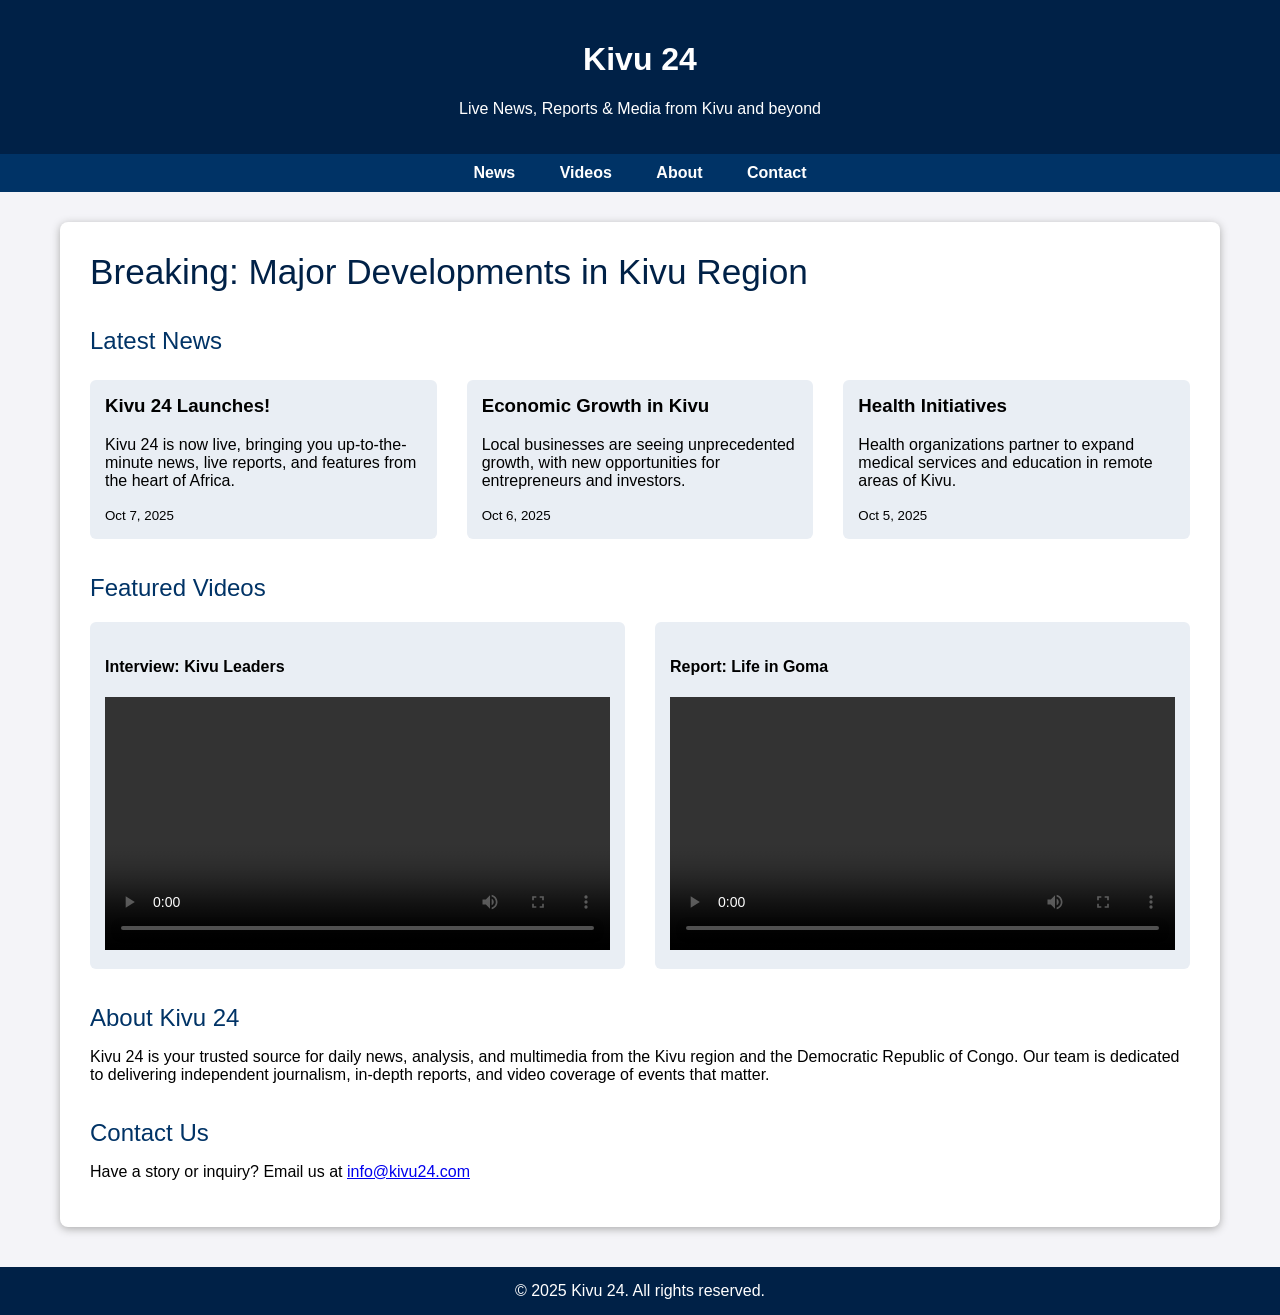
==== index.html @ 4e1275cb "Create index.html" ====
<!DOCTYPE html>
<html lang="en">
<head>
  <meta charset="UTF-8">
  <meta name="viewport" content="width=device-width, initial-scale=1.0">
  <title>Kivu 24 - News & Media</title>
  <style>
    body { font-family: 'Segoe UI', Arial, sans-serif; background: #f4f4f8; margin: 0; }
    header { background: #002147; color: #fff; padding: 20px 0; text-align: center; }
    nav { background: #003366; color: #fff; padding: 10px 0; text-align: center; }
    nav a { color: #fff; margin: 0 20px; text-decoration: none; font-weight: bold; }
    .container { max-width: 1100px; margin: 30px auto; background: #fff; border-radius: 8px; box-shadow: 0 2px 8px #aaa; padding: 30px; }
    .headline { font-size: 2.2em; margin-bottom: 10px; color: #002147; }
    .section-title { color: #003366; margin-top: 35px; font-size: 1.5em; }
    .news-list { display: grid; grid-template-columns: 1fr 1fr 1fr; gap: 30px; margin: 25px 0; }
    .news-item { background: #e9eef4; padding: 15px; border-radius: 6px; }
    .news-item h3 { margin-top: 0; }
    .video-list { display: flex; gap: 30px; margin: 20px 0; }
    .video-item { flex: 1; background: #e9eef4; padding: 15px; border-radius: 6px; }
    footer { background: #002147; color: #fff; text-align: center; padding: 15px 0; margin-top: 40px; }
    @media (max-width: 900px) {
      .news-list { grid-template-columns: 1fr 1fr; }
      .video-list { flex-direction: column; }
    }
    @media (max-width: 600px) {
      .news-list { grid-template-columns: 1fr; }
    }
  </style>
</head>
<body>
  <header>
    <h1>Kivu 24</h1>
    <p>Live News, Reports & Media from Kivu and beyond</p>
  </header>
  <nav>
    <a href="#news">News</a>
    <a href="#videos">Videos</a>
    <a href="#about">About</a>
    <a href="#contact">Contact</a>
  </nav>
  <div class="container">
    <div class="headline">Breaking: Major Developments in Kivu Region</div>
    <section id="news">
      <div class="section-title">Latest News</div>
      <div class="news-list">
        <div class="news-item">
          <h3>Kivu 24 Launches!</h3>
          <p>Kivu 24 is now live, bringing you up-to-the-minute news, live reports, and features from the heart of Africa.</p>
          <small>Oct 7, 2025</small>
        </div>
        <div class="news-item">
          <h3>Economic Growth in Kivu</h3>
          <p>Local businesses are seeing unprecedented growth, with new opportunities for entrepreneurs and investors.</p>
          <small>Oct 6, 2025</small>
        </div>
        <div class="news-item">
          <h3>Health Initiatives</h3>
          <p>Health organizations partner to expand medical services and education in remote areas of Kivu.</p>
          <small>Oct 5, 2025</small>
        </div>
      </div>
    </section>
    <section id="videos">
      <div class="section-title">Featured Videos</div>
      <div class="video-list">
        <div class="video-item">
          <h4>Interview: Kivu Leaders</h4>
          <video width="100%" controls>
            <source src="sample-interview.mp4" type="video/mp4">
            Your browser does not support the video tag.
          </video>
        </div>
        <div class="video-item">
          <h4>Report: Life in Goma</h4>
          <video width="100%" controls>
            <source src="sample-report.mp4" type="video/mp4">
            Your browser does not support the video tag.
          </video>
        </div>
      </div>
    </section>
    <section id="about">
      <div class="section-title">About Kivu 24</div>
      <p>Kivu 24 is your trusted source for daily news, analysis, and multimedia from the Kivu region and the Democratic Republic of Congo. Our team is dedicated to delivering independent journalism, in-depth reports, and video coverage of events that matter.</p>
    </section>
    <section id="contact">
      <div class="section-title">Contact Us</div>
      <p>
        Have a story or inquiry? Email us at <a href="mailto:info@kivu24.com">info@kivu24.com</a>
      </p>
    </section>
  </div>
  <footer>
    &copy; 2025 Kivu 24. All rights reserved.
  </footer>
</body>
</html>
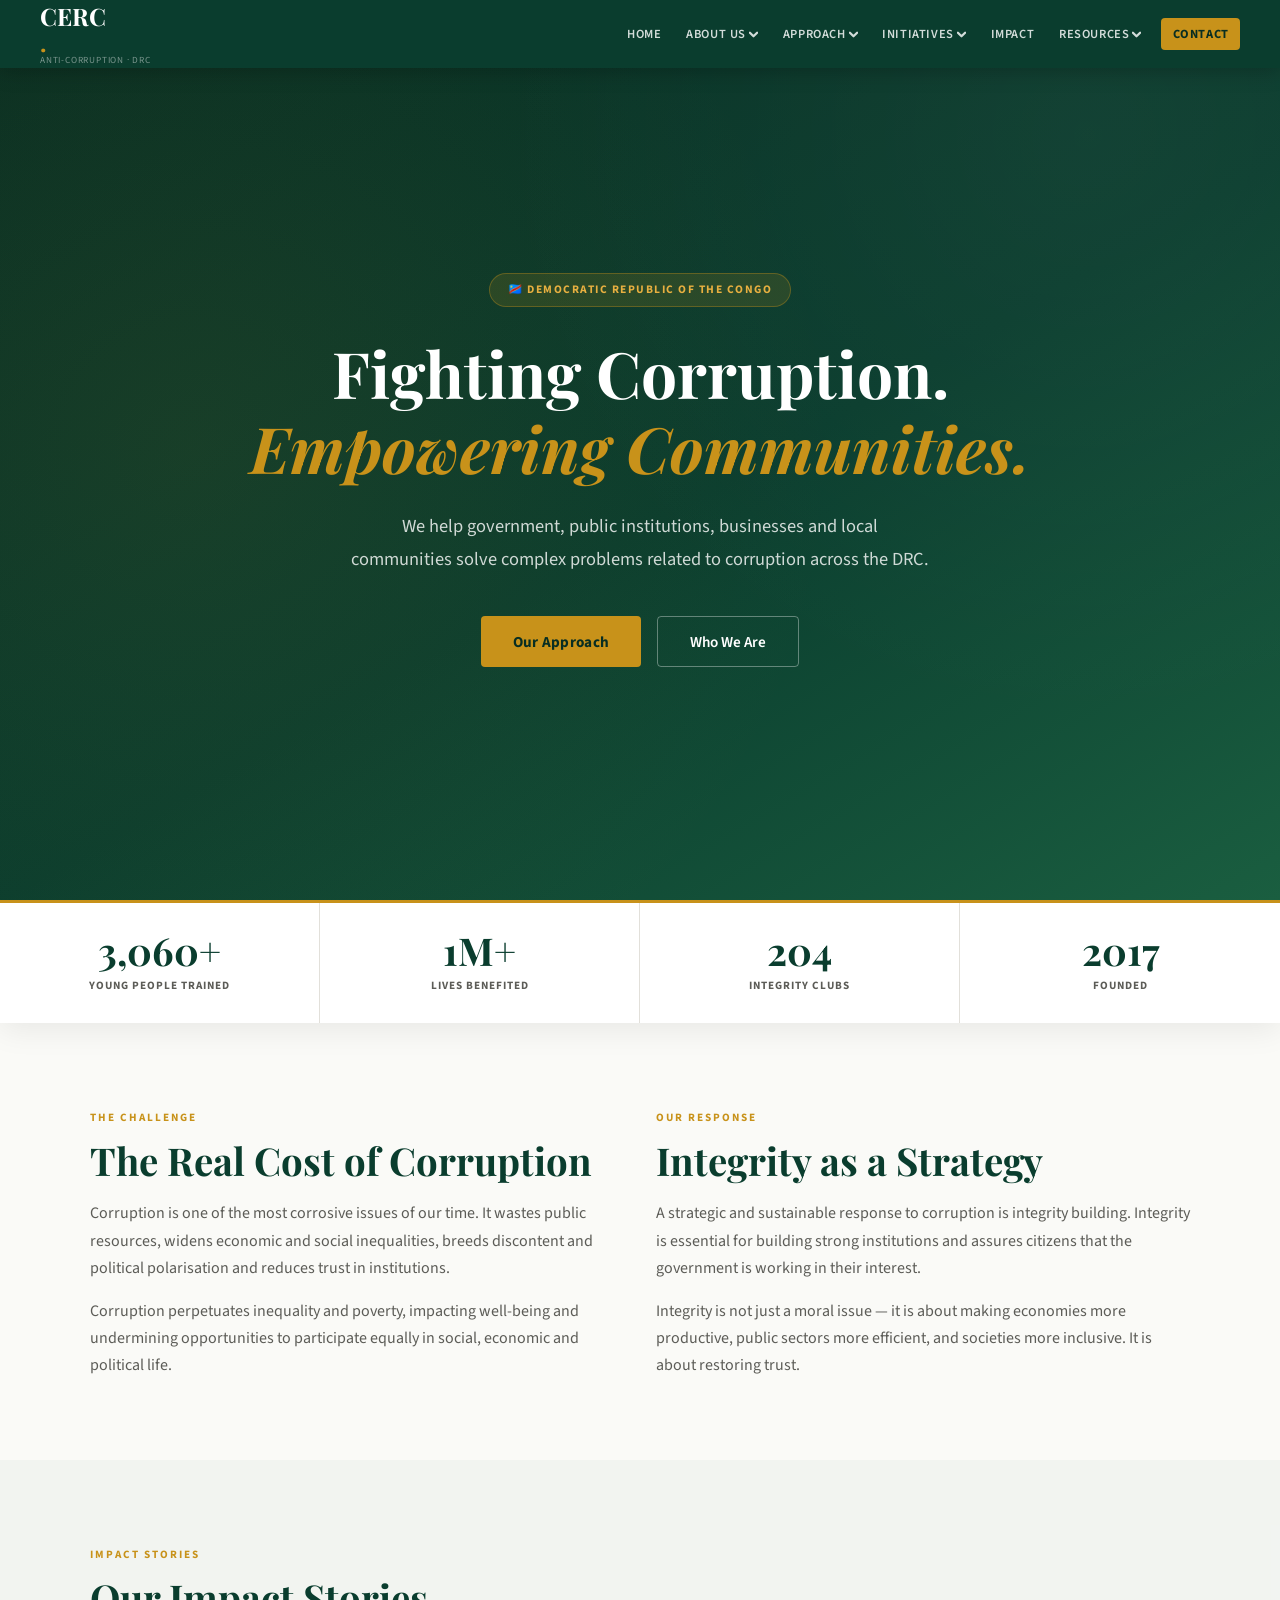
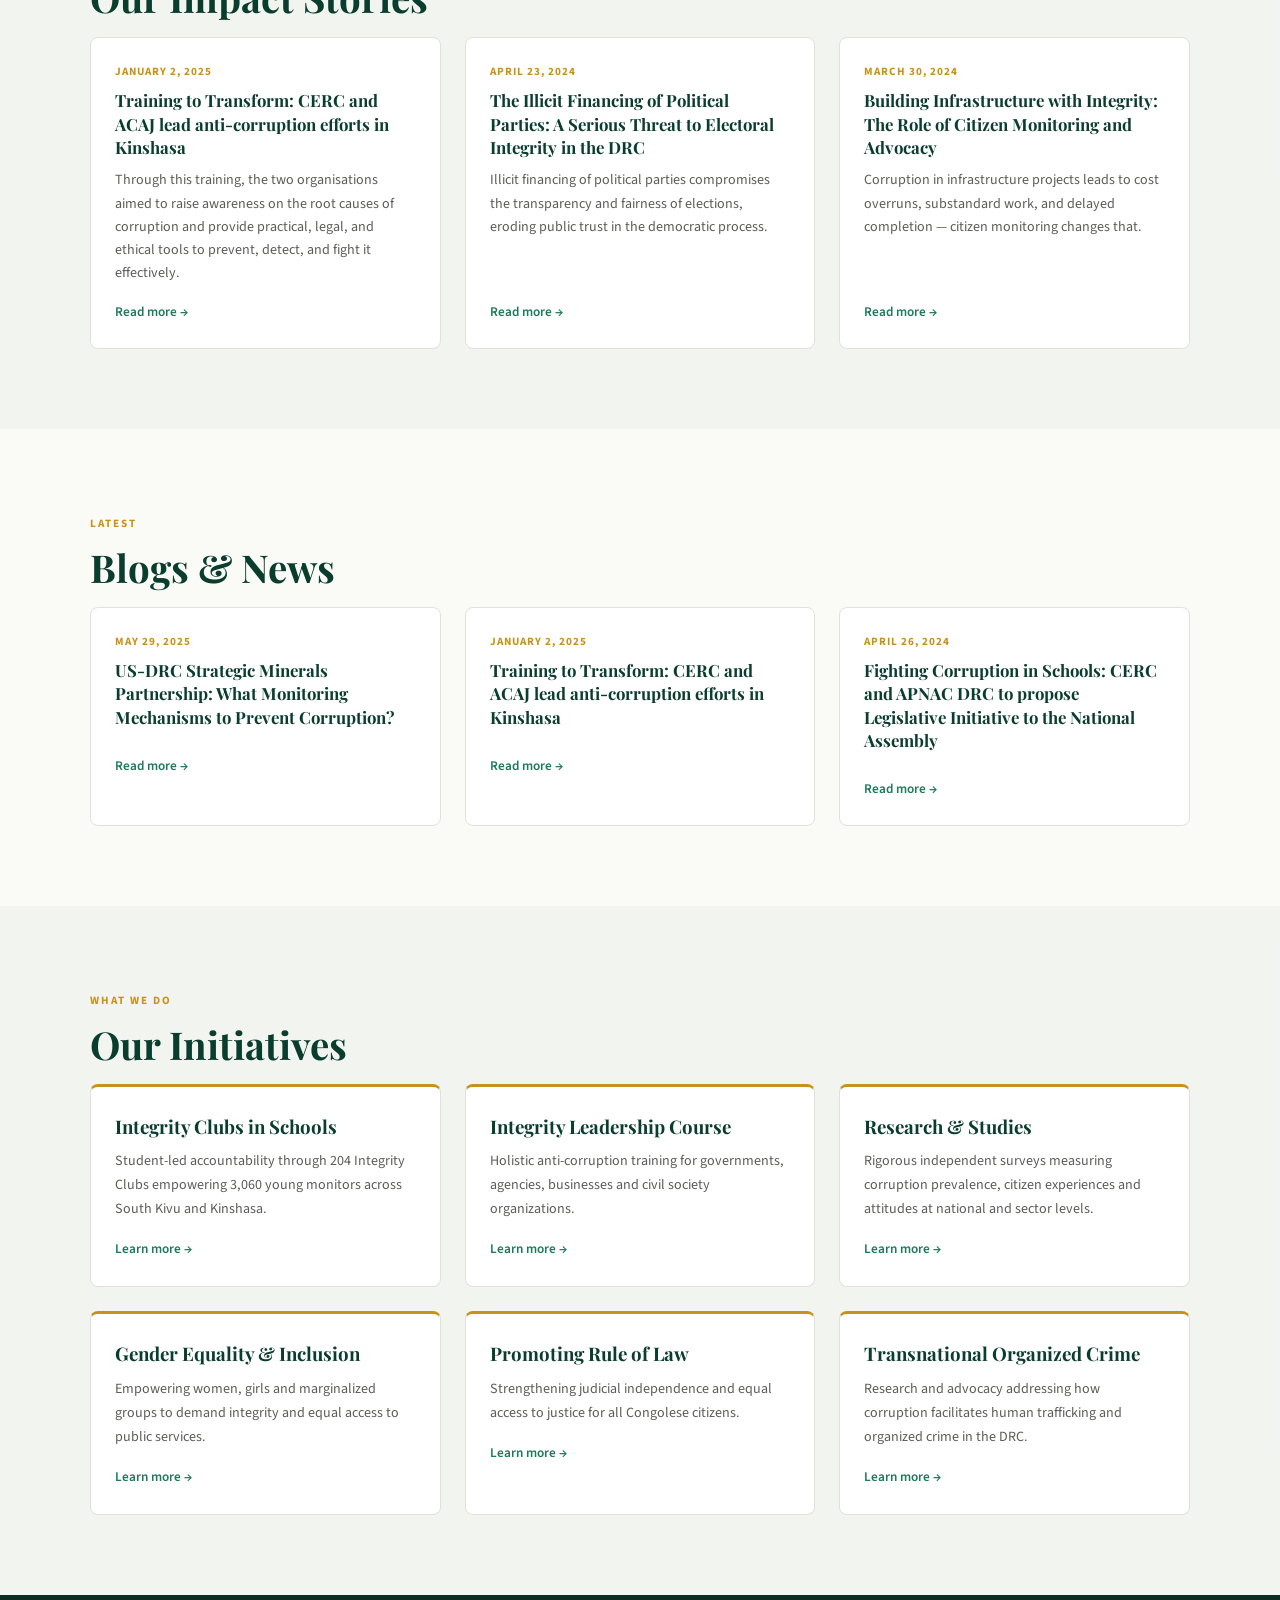
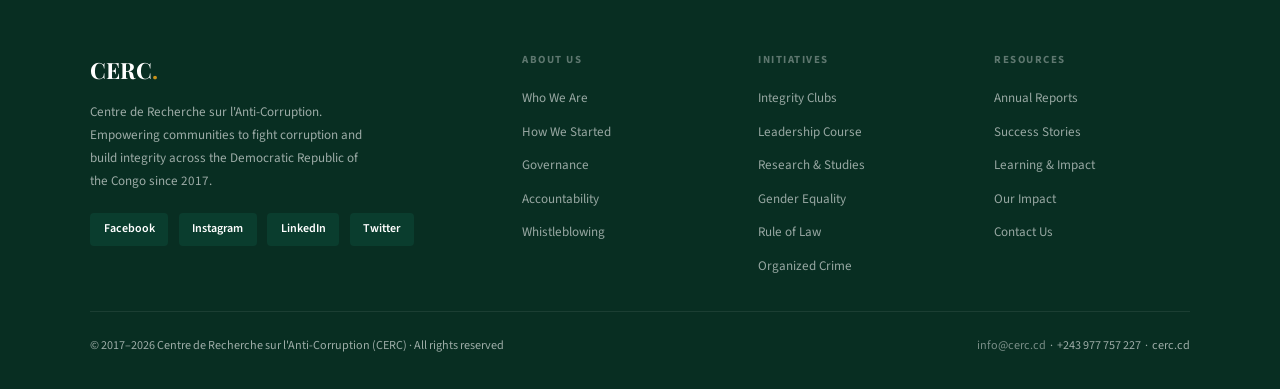
==== commit eadf884f: "Rename cerc_website.html to index.html" ====
--- a/index.html
+++ b/index.html
@@ -1,97 +1,1499 @@
 <!DOCTYPE html>
 <html lang="en">
 <head>
-  <meta charset="UTF-8">
-  <meta name="viewport" content="width=device-width, initial-scale=1.0">
-  <title>Kivu 24 - News & Media</title>
-  <style>
-    body { font-family: 'Segoe UI', Arial, sans-serif; background: #f4f4f8; margin: 0; }
-    header { background: #002147; color: #fff; padding: 20px 0; text-align: center; }
-    nav { background: #003366; color: #fff; padding: 10px 0; text-align: center; }
-    nav a { color: #fff; margin: 0 20px; text-decoration: none; font-weight: bold; }
-    .container { max-width: 1100px; margin: 30px auto; background: #fff; border-radius: 8px; box-shadow: 0 2px 8px #aaa; padding: 30px; }
-    .headline { font-size: 2.2em; margin-bottom: 10px; color: #002147; }
-    .section-title { color: #003366; margin-top: 35px; font-size: 1.5em; }
-    .news-list { display: grid; grid-template-columns: 1fr 1fr 1fr; gap: 30px; margin: 25px 0; }
-    .news-item { background: #e9eef4; padding: 15px; border-radius: 6px; }
-    .news-item h3 { margin-top: 0; }
-    .video-list { display: flex; gap: 30px; margin: 20px 0; }
-    .video-item { flex: 1; background: #e9eef4; padding: 15px; border-radius: 6px; }
-    footer { background: #002147; color: #fff; text-align: center; padding: 15px 0; margin-top: 40px; }
-    @media (max-width: 900px) {
-      .news-list { grid-template-columns: 1fr 1fr; }
-      .video-list { flex-direction: column; }
-    }
-    @media (max-width: 600px) {
-      .news-list { grid-template-columns: 1fr; }
-    }
-  </style>
+<meta charset="UTF-8">
+<meta name="viewport" content="width=device-width, initial-scale=1.0">
+<meta name="description" content="Centre de Recherche sur l'Anti-Corruption — Empowering communities to fight corruption and build integrity across the Democratic Republic of the Congo.">
+<title>CERC – Centre de Recherche sur l'Anti-Corruption | DRC</title>
+<link rel="preconnect" href="https://fonts.googleapis.com">
+<link href="https://fonts.googleapis.com/css2?family=Playfair+Display:ital,wght@0,400;0,600;0,700;1,400&family=Source+Sans+3:wght@300;400;600;700&display=swap" rel="stylesheet">
+<style>
+*,*::before,*::after{box-sizing:border-box;margin:0;padding:0}
+html{scroll-behavior:smooth}
+body{font-family:'Source Sans 3',sans-serif;background:#FAFAF7;color:#1A1A18;line-height:1.7}
+a{color:inherit;text-decoration:none}
+ul{list-style:none}
+button{cursor:pointer;font-family:inherit}
+:root{
+  --g1:#082E22;--g2:#0A3D2E;--g3:#145C45;--g4:#1D7A5A;
+  --gold:#C8921A;--gold2:#E8B040;
+  --cream:#FAFAF7;--white:#fff;
+  --text:#1A1A18;--muted:#5C5C57;--border:#E2E0DA;
+  --radius:8px;
+}
+
+/* NAV */
+#nav{
+  position:fixed;top:0;left:0;right:0;z-index:1000;
+  background:var(--g2);height:68px;
+  display:flex;align-items:center;justify-content:space-between;
+  padding:0 clamp(1rem,4vw,2.5rem);
+  box-shadow:0 2px 20px rgba(0,0,0,.25);
+}
+.nav-logo{font-family:'Playfair Display',serif;font-size:1.5rem;font-weight:700;color:#fff;cursor:pointer;display:flex;flex-direction:column;line-height:1.1}
+.nav-logo span{color:var(--gold)}
+.nav-logo small{font-family:'Source Sans 3',sans-serif;font-size:.58rem;color:rgba(255,255,255,.45);font-weight:400;letter-spacing:.8px;text-transform:uppercase}
+.nav-menu{display:flex;align-items:center;gap:.15rem}
+.nav-item{position:relative}
+.nav-link{
+  display:flex;align-items:center;gap:3px;
+  color:rgba(255,255,255,.82);font-size:.78rem;font-weight:600;
+  letter-spacing:.6px;text-transform:uppercase;
+  padding:.45rem .7rem;border-radius:4px;
+  background:none;border:none;white-space:nowrap;
+  transition:color .2s,background .2s;
+}
+.nav-link:hover,.nav-link.active{color:var(--gold);background:rgba(255,255,255,.06)}
+.nav-link svg{width:9px;height:9px;stroke:currentColor;fill:none;stroke-width:2.5;flex-shrink:0;transition:transform .2s}
+.nav-item:hover .nav-link svg{transform:rotate(180deg)}
+.dropdown{
+  display:none;position:absolute;top:calc(100% + 6px);left:0;
+  background:var(--g1);border:1px solid rgba(255,255,255,.1);
+  border-radius:6px;min-width:230px;padding:.4rem 0;
+  box-shadow:0 10px 40px rgba(0,0,0,.35);z-index:100;
+}
+.nav-item:hover .dropdown{display:block}
+.dropdown a{
+  display:block;padding:.6rem 1.1rem;font-size:.82rem;
+  color:rgba(255,255,255,.75);transition:color .15s,background .15s;cursor:pointer;
+}
+.dropdown a:hover{color:var(--gold2);background:rgba(255,255,255,.06)}
+.nav-cta{background:var(--gold)!important;color:var(--g1)!important;font-weight:700!important;margin-left:.4rem;border-radius:4px!important}
+.nav-cta:hover{background:var(--gold2)!important;color:var(--g1)!important}
+.hamburger{display:none;flex-direction:column;gap:5px;background:none;border:none;padding:.3rem}
+.hamburger span{display:block;width:22px;height:2px;background:#fff;border-radius:1px;transition:all .3s}
+.mobile-menu{
+  display:none;position:fixed;top:68px;left:0;right:0;bottom:0;
+  background:var(--g1);overflow-y:auto;z-index:999;padding:1rem 1.5rem 3rem;
+}
+.mobile-menu.open{display:block}
+.m-item{border-bottom:1px solid rgba(255,255,255,.08)}
+.m-link{display:block;padding:.85rem 0;color:rgba(255,255,255,.85);font-size:.88rem;font-weight:700;letter-spacing:.5px;text-transform:uppercase;cursor:pointer}
+.m-sub{padding:.2rem 0 .8rem 1rem}
+.m-sub a{display:block;padding:.4rem 0;color:rgba(255,255,255,.58);font-size:.83rem;cursor:pointer}
+
+/* PAGES */
+.page{display:none}
+.page.active{display:block}
+
+/* HERO */
+.hero{
+  min-height:100vh;
+  background:linear-gradient(150deg,var(--g1) 0%,var(--g2) 55%,#1A5E40 100%);
+  display:flex;flex-direction:column;align-items:center;justify-content:center;
+  text-align:center;padding:100px clamp(1rem,5vw,4rem) 60px;
+  position:relative;overflow:hidden;
+}
+.hero::before{
+  content:'';position:absolute;inset:0;
+  background:radial-gradient(circle at 15% 50%,rgba(200,146,26,.08) 0%,transparent 55%),
+    radial-gradient(circle at 85% 15%,rgba(255,255,255,.04) 0%,transparent 45%);
+  pointer-events:none;
+}
+.hero-badge{
+  display:inline-flex;align-items:center;gap:.5rem;
+  background:rgba(200,146,26,.15);border:1px solid rgba(200,146,26,.35);
+  color:var(--gold2);padding:.4rem 1.1rem;border-radius:50px;
+  font-size:.72rem;font-weight:700;letter-spacing:1.5px;text-transform:uppercase;
+  margin-bottom:1.75rem;position:relative;
+}
+.hero h1{
+  font-family:'Playfair Display',serif;
+  font-size:clamp(2.2rem,5.5vw,4rem);color:#fff;
+  font-weight:700;line-height:1.18;margin-bottom:1.5rem;
+  max-width:800px;position:relative;
+}
+.hero h1 em{color:var(--gold);font-style:italic}
+.hero p{
+  font-size:clamp(1rem,1.8vw,1.15rem);color:rgba(255,255,255,.8);
+  max-width:580px;margin:0 auto 2.5rem;line-height:1.8;position:relative;
+}
+.hero-actions{display:flex;gap:1rem;flex-wrap:wrap;justify-content:center;position:relative}
+.btn-gold{background:var(--gold);color:var(--g1);padding:.85rem 2rem;border-radius:4px;font-weight:700;font-size:.95rem;border:none;letter-spacing:.3px;transition:background .2s,transform .15s;cursor:pointer}
+.btn-gold:hover{background:var(--gold2);transform:translateY(-1px)}
+.btn-outline-w{background:transparent;color:#fff;border:1.5px solid rgba(255,255,255,.35);padding:.85rem 2rem;border-radius:4px;font-weight:600;font-size:.95rem;transition:border-color .2s,background .2s;cursor:pointer}
+.btn-outline-w:hover{border-color:#fff;background:rgba(255,255,255,.07)}
+
+/* STATS BAR */
+.stats-bar{display:grid;grid-template-columns:repeat(4,1fr);background:#fff;border-top:3px solid var(--gold);box-shadow:0 6px 30px rgba(0,0,0,.08)}
+.stat-box{padding:1.75rem 1rem;text-align:center;border-right:1px solid var(--border)}
+.stat-box:last-child{border-right:none}
+.stat-num{font-family:'Playfair Display',serif;font-size:2.4rem;font-weight:700;color:var(--g2);line-height:1}
+.stat-lbl{font-size:.7rem;color:var(--muted);font-weight:700;letter-spacing:1px;text-transform:uppercase;margin-top:.4rem}
+
+/* LAYOUT */
+.wrap{max-width:1100px;margin:0 auto;padding:0 clamp(1rem,4vw,2.5rem)}
+.section{padding:5rem 0}
+.section-alt{background:rgba(10,61,46,.03)}
+.section-tag{display:inline-block;color:var(--gold);font-size:.7rem;font-weight:700;letter-spacing:2px;text-transform:uppercase;margin-bottom:.6rem}
+.section-title{font-family:'Playfair Display',serif;font-size:clamp(1.7rem,3vw,2.5rem);color:var(--g2);font-weight:700;line-height:1.25;margin-bottom:1rem}
+.section-lead{color:var(--muted);font-size:1.05rem;max-width:620px}
+
+/* PAGE HERO */
+.page-hero{background:linear-gradient(135deg,var(--g1) 0%,var(--g2) 100%);padding:8rem clamp(1rem,4vw,2.5rem) 4rem}
+.page-hero .section-tag{color:var(--gold2)}
+.page-hero h1{font-family:'Playfair Display',serif;font-size:clamp(1.9rem,4vw,3rem);color:#fff;font-weight:700;line-height:1.2;max-width:720px;margin:.4rem 0 1rem}
+.page-hero p{font-size:1rem;color:rgba(255,255,255,.78);max-width:620px;line-height:1.8}
+
+/* PROGRAM HERO */
+.prog-hero{background:linear-gradient(135deg,var(--g1),var(--g3));padding:7.5rem clamp(1rem,4vw,2.5rem) 4rem;color:#fff}
+.prog-hero .section-tag{color:var(--gold2)}
+.prog-hero h1{font-family:'Playfair Display',serif;font-size:clamp(1.9rem,3.5vw,2.8rem);font-weight:700;line-height:1.25;max-width:700px;margin:.5rem 0 1rem}
+.prog-hero p{font-size:1rem;color:rgba(255,255,255,.8);max-width:640px;line-height:1.8}
+
+/* CARDS */
+.card{background:#fff;border:1px solid var(--border);border-radius:var(--radius);padding:1.5rem}
+.card-hover{transition:box-shadow .2s,transform .2s}
+.card-hover:hover{box-shadow:0 8px 32px rgba(0,0,0,.09);transform:translateY(-3px)}
+.grid-3{display:grid;grid-template-columns:repeat(auto-fit,minmax(280px,1fr));gap:1.5rem}
+.grid-2{display:grid;grid-template-columns:repeat(auto-fit,minmax(300px,1fr));gap:2rem}
+.grid-4{display:grid;grid-template-columns:repeat(auto-fit,minmax(200px,1fr));gap:1.25rem}
+
+/* NEWS CARD */
+.news-card{display:flex;flex-direction:column}
+.news-date{font-size:.7rem;color:var(--gold);font-weight:700;letter-spacing:1px;text-transform:uppercase;margin-bottom:.5rem}
+.news-card h3{font-family:'Playfair Display',serif;font-size:1.05rem;color:var(--g2);line-height:1.4;margin-bottom:.6rem}
+.news-card p{font-size:.88rem;color:var(--muted);flex:1;line-height:1.65}
+.read-link{display:inline-block;margin-top:1rem;color:var(--g4);font-weight:600;font-size:.83rem;transition:color .2s;cursor:pointer}
+.read-link:hover{color:var(--gold)}
+
+/* PULL QUOTE */
+.pull-quote{border-left:4px solid var(--gold);padding:1rem 1.5rem;margin:2rem 0;background:rgba(200,146,26,.05);border-radius:0 6px 6px 0}
+.pull-quote p{font-family:'Playfair Display',serif;font-size:1.1rem;font-style:italic;color:var(--g2);line-height:1.65}
+
+/* GREEN / LIGHT BOX */
+.green-box{background:var(--g2);color:#fff;border-radius:var(--radius);padding:2rem}
+.green-box h3{font-family:'Playfair Display',serif;color:var(--gold2);font-size:1.2rem;margin-bottom:1rem}
+.green-box ul{display:flex;flex-direction:column;gap:.75rem}
+.green-box ul li{font-size:.92rem;color:rgba(255,255,255,.88);line-height:1.65;display:flex;gap:.75rem}
+.green-box ul li::before{content:'◆';color:var(--gold);font-size:.6rem;margin-top:.45rem;flex-shrink:0}
+.light-box{background:rgba(10,61,46,.05);border:1px solid rgba(10,61,46,.1);border-radius:var(--radius);padding:2rem}
+.light-box h3{font-family:'Playfair Display',serif;color:var(--g2);font-size:1.2rem;margin-bottom:1rem}
+.light-box ul{display:flex;flex-direction:column;gap:.75rem}
+.light-box ul li{font-size:.92rem;color:var(--muted);line-height:1.65;display:flex;gap:.75rem}
+.light-box ul li::before{content:'◆';color:var(--gold);font-size:.6rem;margin-top:.45rem;flex-shrink:0}
+
+/* VALUE CARD */
+.value-card{background:#fff;border:1px solid var(--border);border-left:4px solid var(--gold);border-radius:0 var(--radius) var(--radius) 0;padding:1.5rem}
+.value-card h3{font-family:'Playfair Display',serif;color:var(--g2);font-size:1.05rem;margin-bottom:.5rem}
+.value-card p{font-size:.88rem;color:var(--muted);line-height:1.65}
+
+/* PILLAR */
+.pillar{background:var(--g2);border-radius:var(--radius);padding:2rem;position:relative;overflow:hidden}
+.pillar::before{content:attr(data-n);position:absolute;right:-8px;top:-8px;font-family:'Playfair Display',serif;font-size:5.5rem;font-weight:700;color:rgba(255,255,255,.05);line-height:1;pointer-events:none}
+.pillar h3{font-family:'Playfair Display',serif;color:var(--gold2);font-size:1.1rem;margin-bottom:.75rem}
+.pillar p{font-size:.88rem;color:rgba(255,255,255,.82);line-height:1.7}
+
+/* IMPACT NUM */
+.impact-num{background:var(--g2);color:#fff;border-radius:var(--radius);padding:1.5rem;text-align:center}
+.impact-num .num{font-family:'Playfair Display',serif;font-size:2.2rem;font-weight:700;color:var(--gold2);line-height:1}
+.impact-num .lbl{font-size:.72rem;color:rgba(255,255,255,.68);margin-top:.4rem;line-height:1.5}
+
+/* GOVERNANCE */
+.gov-block{background:#fff;border:1px solid var(--border);border-radius:var(--radius);padding:1.75rem;margin-bottom:1.25rem}
+.gov-block h3{font-family:'Playfair Display',serif;color:var(--g2);font-size:1.15rem;margin-bottom:1rem;padding-bottom:.75rem;border-bottom:1px solid var(--border)}
+.gov-list{display:flex;flex-direction:column;gap:.6rem}
+.gov-list li{font-size:.9rem;color:var(--muted);line-height:1.65;display:flex;gap:.75rem}
+.gov-list li::before{content:'→';color:var(--gold);font-weight:700;flex-shrink:0}
+
+/* POLICY GRID */
+.policy-grid{display:grid;grid-template-columns:repeat(auto-fill,minmax(235px,1fr));gap:.65rem;margin-top:1rem}
+.policy-item{background:#fff;border:1px solid var(--border);border-radius:4px;padding:.65rem 1rem;font-size:.82rem;display:flex;align-items:center;gap:.5rem;color:var(--muted)}
+.policy-item::before{content:'📄';font-size:.72rem;flex-shrink:0}
+
+/* REPORT */
+.report-year{background:#fff;border:1px solid var(--border);border-radius:var(--radius);padding:1.5rem;margin-bottom:1rem}
+.report-year h3{font-family:'Playfair Display',serif;color:var(--g2);font-size:1.05rem;margin-bottom:.75rem}
+.report-links{display:flex;flex-direction:column;gap:.5rem}
+.report-links a{display:flex;align-items:center;gap:.5rem;color:var(--g3);font-size:.88rem;font-weight:600;transition:color .2s}
+.report-links a:hover{color:var(--gold)}
+.report-links a::before{content:'↓';color:var(--gold)}
+
+/* CONTACT */
+.contact-card{background:#fff;border:1px solid var(--border);border-radius:var(--radius);padding:2rem;display:flex;flex-direction:column;gap:1.25rem}
+.c-item{display:flex;gap:1rem;align-items:flex-start}
+.c-icon{width:40px;height:40px;border-radius:50%;background:rgba(10,61,46,.08);display:flex;align-items:center;justify-content:center;flex-shrink:0;font-size:1.1rem}
+.c-item strong{display:block;color:var(--text);font-size:.95rem;margin-bottom:.1rem}
+.c-item span,.c-item a{font-size:.88rem;color:var(--muted)}
+.c-item a{color:var(--g3)}
+.social-links{display:flex;gap:.65rem;flex-wrap:wrap}
+.social-btn{display:inline-flex;align-items:center;gap:.4rem;background:var(--g2);color:#fff;padding:.5rem 1rem;border-radius:4px;font-size:.82rem;font-weight:600;transition:background .2s}
+.social-btn:hover{background:var(--g3)}
+
+/* FORM */
+.form-field{display:flex;flex-direction:column;gap:.4rem}
+.form-field label{font-size:.8rem;font-weight:700;color:var(--muted);letter-spacing:.3px;text-transform:uppercase}
+.form-field input,.form-field select,.form-field textarea{
+  width:100%;padding:.7rem .9rem;border:1px solid var(--border);border-radius:4px;
+  font-family:inherit;font-size:.9rem;color:var(--text);background:#fff;
+  outline:none;transition:border-color .2s;
+}
+.form-field input:focus,.form-field select:focus,.form-field textarea:focus{border-color:var(--g3)}
+.form-field textarea{resize:vertical}
+
+/* DIVIDER */
+hr.div{border:none;border-top:1px solid var(--border);margin:2.5rem 0}
+
+/* SCROLL TOP */
+#scrollTop{position:fixed;bottom:2rem;right:2rem;z-index:900;background:var(--gold);color:var(--g1);width:42px;height:42px;border-radius:50%;border:none;font-size:1.1rem;font-weight:700;display:flex;align-items:center;justify-content:center;opacity:0;pointer-events:none;transition:opacity .3s,transform .2s}
+#scrollTop.show{opacity:1;pointer-events:auto}
+#scrollTop:hover{transform:translateY(-2px)}
+
+/* FOOTER */
+footer{background:var(--g1);color:rgba(255,255,255,.6);padding:3.5rem clamp(1rem,4vw,2.5rem) 2rem}
+.footer-inner{display:grid;grid-template-columns:2fr 1fr 1fr 1fr;gap:2.5rem;max-width:1100px;margin:0 auto}
+.footer-brand .logo{font-family:'Playfair Display',serif;font-size:1.4rem;font-weight:700;color:#fff}
+.footer-brand .logo span{color:var(--gold)}
+.footer-brand p{font-size:.82rem;margin-top:.75rem;line-height:1.75;max-width:280px}
+.footer-col h4{font-size:.68rem;font-weight:700;letter-spacing:1.5px;text-transform:uppercase;color:rgba(255,255,255,.35);margin-bottom:.9rem}
+.footer-col ul{display:flex;flex-direction:column;gap:.4rem}
+.footer-col ul li a{font-size:.82rem;color:rgba(255,255,255,.58);transition:color .2s;cursor:pointer}
+.footer-col ul li a:hover{color:var(--gold2)}
+.footer-bottom{max-width:1100px;margin:2rem auto 0;padding-top:1.5rem;border-top:1px solid rgba(255,255,255,.08);display:flex;justify-content:space-between;align-items:center;flex-wrap:wrap;gap:.75rem;font-size:.76rem}
+.footer-bottom a{color:rgba(255,255,255,.45);transition:color .2s}
+.footer-bottom a:hover{color:var(--gold2)}
+
+/* RESPONSIVE */
+@media(max-width:960px){
+  .stats-bar{grid-template-columns:repeat(2,1fr)}
+  .stat-box:nth-child(2){border-right:none}
+  .footer-inner{grid-template-columns:1fr 1fr;gap:2rem}
+  .nav-menu{display:none}
+  .hamburger{display:flex}
+}
+@media(max-width:600px){
+  .stats-bar{grid-template-columns:1fr 1fr}
+  .footer-inner{grid-template-columns:1fr}
+  .hero h1{font-size:1.9rem}
+  .footer-bottom{flex-direction:column;text-align:center}
+}
+</style>
 </head>
 <body>
-  <header>
-    <h1>Kivu 24</h1>
-    <p>Live News, Reports & Media from Kivu and beyond</p>
-  </header>
-  <nav>
-    <a href="#news">News</a>
-    <a href="#videos">Videos</a>
-    <a href="#about">About</a>
-    <a href="#contact">Contact</a>
-  </nav>
-  <div class="container">
-    <div class="headline">Breaking: Major Developments in Kivu Region</div>
-    <section id="news">
-      <div class="section-title">Latest News</div>
-      <div class="news-list">
-        <div class="news-item">
-          <h3>Kivu 24 Launches!</h3>
-          <p>Kivu 24 is now live, bringing you up-to-the-minute news, live reports, and features from the heart of Africa.</p>
-          <small>Oct 7, 2025</small>
+
+<!-- NAVIGATION -->
+<nav id="nav">
+  <div class="nav-logo" onclick="show('home')">
+    CERC<span>.</span>
+    <small>Anti-Corruption · DRC</small>
+  </div>
+  <div class="nav-menu">
+    <div class="nav-item"><button class="nav-link" onclick="show('home')">Home</button></div>
+    <div class="nav-item">
+      <button class="nav-link">About Us <svg viewBox="0 0 10 6"><path d="M1 1l4 4 4-4" stroke-linecap="round" stroke-linejoin="round"/></svg></button>
+      <div class="dropdown">
+        <a onclick="show('who')">Who We Are</a>
+        <a onclick="show('started')">How We Started</a>
+        <a onclick="show('governance')">Governance</a>
+        <a onclick="show('accountability')">Our Accountability</a>
+        <a onclick="show('whistleblowing')">Whistleblowing</a>
+      </div>
+    </div>
+    <div class="nav-item">
+      <button class="nav-link">Approach <svg viewBox="0 0 10 6"><path d="M1 1l4 4 4-4" stroke-linecap="round" stroke-linejoin="round"/></svg></button>
+      <div class="dropdown">
+        <a onclick="show('toc')">Theory of Change</a>
+        <a onclick="show('youth')">Why Youth Matters</a>
+        <a onclick="show('strategic')">Our Strategic Plan</a>
+      </div>
+    </div>
+    <div class="nav-item">
+      <button class="nav-link">Initiatives <svg viewBox="0 0 10 6"><path d="M1 1l4 4 4-4" stroke-linecap="round" stroke-linejoin="round"/></svg></button>
+      <div class="dropdown">
+        <a onclick="show('clubs')">Integrity Clubs in Schools</a>
+        <a onclick="show('leadership')">Integrity Leadership Course</a>
+        <a onclick="show('research')">Research &amp; Studies</a>
+        <a onclick="show('gender')">Gender Equality &amp; Inclusion</a>
+        <a onclick="show('ruleoflaw')">Promoting Rule of Law</a>
+        <a onclick="show('untoc')">Transnational Organized Crime</a>
+      </div>
+    </div>
+    <div class="nav-item"><button class="nav-link" onclick="show('impact')">Impact</button></div>
+    <div class="nav-item">
+      <button class="nav-link">Resources <svg viewBox="0 0 10 6"><path d="M1 1l4 4 4-4" stroke-linecap="round" stroke-linejoin="round"/></svg></button>
+      <div class="dropdown">
+        <a onclick="show('reports')">Annual Reports</a>
+        <a onclick="show('stories')">Success Stories</a>
+        <a onclick="show('learning')">Learning &amp; Impact</a>
+      </div>
+    </div>
+    <div class="nav-item"><button class="nav-link nav-cta" onclick="show('contact')">Contact</button></div>
+  </div>
+  <button class="hamburger" id="hbg" onclick="toggleMobile()" aria-label="Toggle menu">
+    <span></span><span></span><span></span>
+  </button>
+</nav>
+
+<!-- MOBILE MENU -->
+<div class="mobile-menu" id="mobileMenu">
+  <div class="m-item"><span class="m-link" onclick="show('home');closeMobile()">Home</span></div>
+  <div class="m-item">
+    <span class="m-link">About Us</span>
+    <div class="m-sub">
+      <a onclick="show('who');closeMobile()">Who We Are</a>
+      <a onclick="show('started');closeMobile()">How We Started</a>
+      <a onclick="show('governance');closeMobile()">Governance</a>
+      <a onclick="show('accountability');closeMobile()">Our Accountability</a>
+      <a onclick="show('whistleblowing');closeMobile()">Whistleblowing</a>
+    </div>
+  </div>
+  <div class="m-item">
+    <span class="m-link">Approach</span>
+    <div class="m-sub">
+      <a onclick="show('toc');closeMobile()">Theory of Change</a>
+      <a onclick="show('youth');closeMobile()">Why Youth Matters</a>
+      <a onclick="show('strategic');closeMobile()">Our Strategic Plan</a>
+    </div>
+  </div>
+  <div class="m-item">
+    <span class="m-link">Initiatives</span>
+    <div class="m-sub">
+      <a onclick="show('clubs');closeMobile()">Integrity Clubs in Schools</a>
+      <a onclick="show('leadership');closeMobile()">Integrity Leadership Course</a>
+      <a onclick="show('research');closeMobile()">Research &amp; Studies</a>
+      <a onclick="show('gender');closeMobile()">Gender Equality &amp; Inclusion</a>
+      <a onclick="show('ruleoflaw');closeMobile()">Promoting Rule of Law</a>
+      <a onclick="show('untoc');closeMobile()">Transnational Organized Crime</a>
+    </div>
+  </div>
+  <div class="m-item"><span class="m-link" onclick="show('impact');closeMobile()">Impact</span></div>
+  <div class="m-item">
+    <span class="m-link">Resources</span>
+    <div class="m-sub">
+      <a onclick="show('reports');closeMobile()">Annual Reports</a>
+      <a onclick="show('stories');closeMobile()">Success Stories</a>
+      <a onclick="show('learning');closeMobile()">Learning &amp; Impact</a>
+    </div>
+  </div>
+  <div class="m-item"><span class="m-link" onclick="show('contact');closeMobile()">Contact</span></div>
+</div>
+
+<button id="scrollTop" onclick="window.scrollTo({top:0,behavior:'smooth'})">↑</button>
+
+<!-- ======================================================
+     HOME
+====================================================== -->
+<div id="home" class="page active">
+  <section class="hero">
+    <div class="hero-badge">🇨🇩 Democratic Republic of the Congo</div>
+    <h1>Fighting Corruption.<br><em>Empowering Communities.</em></h1>
+    <p>We help government, public institutions, businesses and local communities solve complex problems related to corruption across the DRC.</p>
+    <div class="hero-actions">
+      <button class="btn-gold" onclick="show('toc')">Our Approach</button>
+      <button class="btn-outline-w" onclick="show('who')">Who We Are</button>
+    </div>
+  </section>
+
+  <div class="stats-bar">
+    <div class="stat-box"><div class="stat-num">3,060+</div><div class="stat-lbl">Young People Trained</div></div>
+    <div class="stat-box"><div class="stat-num">1M+</div><div class="stat-lbl">Lives Benefited</div></div>
+    <div class="stat-box"><div class="stat-num">204</div><div class="stat-lbl">Integrity Clubs</div></div>
+    <div class="stat-box"><div class="stat-num">2017</div><div class="stat-lbl">Founded</div></div>
+  </div>
+
+  <div class="section wrap">
+    <div class="grid-2">
+      <div>
+        <span class="section-tag">The Challenge</span>
+        <h2 class="section-title">The Real Cost of Corruption</h2>
+        <p style="color:var(--muted);margin-bottom:1rem">Corruption is one of the most corrosive issues of our time. It wastes public resources, widens economic and social inequalities, breeds discontent and political polarisation and reduces trust in institutions.</p>
+        <p style="color:var(--muted)">Corruption perpetuates inequality and poverty, impacting well-being and undermining opportunities to participate equally in social, economic and political life.</p>
+      </div>
+      <div>
+        <span class="section-tag">Our Response</span>
+        <h2 class="section-title">Integrity as a Strategy</h2>
+        <p style="color:var(--muted);margin-bottom:1rem">A strategic and sustainable response to corruption is integrity building. Integrity is essential for building strong institutions and assures citizens that the government is working in their interest.</p>
+        <p style="color:var(--muted)">Integrity is not just a moral issue — it is about making economies more productive, public sectors more efficient, and societies more inclusive. It is about restoring trust.</p>
+      </div>
+    </div>
+  </div>
+
+  <div class="section-alt">
+    <div class="section wrap">
+      <span class="section-tag">Impact Stories</span>
+      <h2 class="section-title">Our Impact Stories</h2>
+      <div class="grid-3">
+        <div class="card card-hover news-card">
+          <div class="news-date">January 2, 2025</div>
+          <h3>Training to Transform: CERC and ACAJ lead anti-corruption efforts in Kinshasa</h3>
+          <p>Through this training, the two organisations aimed to raise awareness on the root causes of corruption and provide practical, legal, and ethical tools to prevent, detect, and fight it effectively.</p>
+          <span class="read-link" onclick="show('stories')">Read more →</span>
         </div>
-        <div class="news-item">
-          <h3>Economic Growth in Kivu</h3>
-          <p>Local businesses are seeing unprecedented growth, with new opportunities for entrepreneurs and investors.</p>
-          <small>Oct 6, 2025</small>
+        <div class="card card-hover news-card">
+          <div class="news-date">April 23, 2024</div>
+          <h3>The Illicit Financing of Political Parties: A Serious Threat to Electoral Integrity in the DRC</h3>
+          <p>Illicit financing of political parties compromises the transparency and fairness of elections, eroding public trust in the democratic process.</p>
+          <span class="read-link" onclick="show('stories')">Read more →</span>
         </div>
-        <div class="news-item">
-          <h3>Health Initiatives</h3>
-          <p>Health organizations partner to expand medical services and education in remote areas of Kivu.</p>
-          <small>Oct 5, 2025</small>
+        <div class="card card-hover news-card">
+          <div class="news-date">March 30, 2024</div>
+          <h3>Building Infrastructure with Integrity: The Role of Citizen Monitoring and Advocacy</h3>
+          <p>Corruption in infrastructure projects leads to cost overruns, substandard work, and delayed completion — citizen monitoring changes that.</p>
+          <span class="read-link" onclick="show('stories')">Read more →</span>
         </div>
       </div>
-    </section>
-    <section id="videos">
-      <div class="section-title">Featured Videos</div>
-      <div class="video-list">
-        <div class="video-item">
-          <h4>Interview: Kivu Leaders</h4>
-          <video width="100%" controls>
-            <source src="sample-interview.mp4" type="video/mp4">
-            Your browser does not support the video tag.
-          </video>
+    </div>
+  </div>
+
+  <div class="section wrap">
+    <span class="section-tag">Latest</span>
+    <h2 class="section-title">Blogs &amp; News</h2>
+    <div class="grid-3">
+      <div class="card card-hover news-card">
+        <div class="news-date">May 29, 2025</div>
+        <h3>US-DRC Strategic Minerals Partnership: What Monitoring Mechanisms to Prevent Corruption?</h3>
+        <span class="read-link" onclick="show('learning')">Read more →</span>
+      </div>
+      <div class="card card-hover news-card">
+        <div class="news-date">January 2, 2025</div>
+        <h3>Training to Transform: CERC and ACAJ lead anti-corruption efforts in Kinshasa</h3>
+        <span class="read-link" onclick="show('learning')">Read more →</span>
+      </div>
+      <div class="card card-hover news-card">
+        <div class="news-date">April 26, 2024</div>
+        <h3>Fighting Corruption in Schools: CERC and APNAC DRC to propose Legislative Initiative to the National Assembly</h3>
+        <span class="read-link" onclick="show('learning')">Read more →</span>
+      </div>
+    </div>
+  </div>
+
+  <div class="section-alt">
+    <div class="section wrap">
+      <span class="section-tag">What We Do</span>
+      <h2 class="section-title">Our Initiatives</h2>
+      <div class="grid-3">
+        <div class="card card-hover" style="border-top:3px solid var(--gold);cursor:pointer" onclick="show('clubs')">
+          <h3 style="font-family:'Playfair Display',serif;color:var(--g2);margin-bottom:.5rem">Integrity Clubs in Schools</h3>
+          <p style="font-size:.88rem;color:var(--muted)">Student-led accountability through 204 Integrity Clubs empowering 3,060 young monitors across South Kivu and Kinshasa.</p>
+          <span class="read-link">Learn more →</span>
         </div>
-        <div class="video-item">
-          <h4>Report: Life in Goma</h4>
-          <video width="100%" controls>
-            <source src="sample-report.mp4" type="video/mp4">
-            Your browser does not support the video tag.
-          </video>
+        <div class="card card-hover" style="border-top:3px solid var(--gold);cursor:pointer" onclick="show('leadership')">
+          <h3 style="font-family:'Playfair Display',serif;color:var(--g2);margin-bottom:.5rem">Integrity Leadership Course</h3>
+          <p style="font-size:.88rem;color:var(--muted)">Holistic anti-corruption training for governments, agencies, businesses and civil society organizations.</p>
+          <span class="read-link">Learn more →</span>
         </div>
-      </div>
-    </section>
-    <section id="about">
-      <div class="section-title">About Kivu 24</div>
-      <p>Kivu 24 is your trusted source for daily news, analysis, and multimedia from the Kivu region and the Democratic Republic of Congo. Our team is dedicated to delivering independent journalism, in-depth reports, and video coverage of events that matter.</p>
-    </section>
-    <section id="contact">
-      <div class="section-title">Contact Us</div>
-      <p>
-        Have a story or inquiry? Email us at <a href="mailto:info@kivu24.com">info@kivu24.com</a>
-      </p>
-    </section>
-  </div>
-  <footer>
-    &copy; 2025 Kivu 24. All rights reserved.
-  </footer>
+        <div class="card card-hover" style="border-top:3px solid var(--gold);cursor:pointer" onclick="show('research')">
+          <h3 style="font-family:'Playfair Display',serif;color:var(--g2);margin-bottom:.5rem">Research &amp; Studies</h3>
+          <p style="font-size:.88rem;color:var(--muted)">Rigorous independent surveys measuring corruption prevalence, citizen experiences and attitudes at national and sector levels.</p>
+          <span class="read-link">Learn more →</span>
+        </div>
+        <div class="card card-hover" style="border-top:3px solid var(--gold);cursor:pointer" onclick="show('gender')">
+          <h3 style="font-family:'Playfair Display',serif;color:var(--g2);margin-bottom:.5rem">Gender Equality &amp; Inclusion</h3>
+          <p style="font-size:.88rem;color:var(--muted)">Empowering women, girls and marginalized groups to demand integrity and equal access to public services.</p>
+          <span class="read-link">Learn more →</span>
+        </div>
+        <div class="card card-hover" style="border-top:3px solid var(--gold);cursor:pointer" onclick="show('ruleoflaw')">
+          <h3 style="font-family:'Playfair Display',serif;color:var(--g2);margin-bottom:.5rem">Promoting Rule of Law</h3>
+          <p style="font-size:.88rem;color:var(--muted)">Strengthening judicial independence and equal access to justice for all Congolese citizens.</p>
+          <span class="read-link">Learn more →</span>
+        </div>
+        <div class="card card-hover" style="border-top:3px solid var(--gold);cursor:pointer" onclick="show('untoc')">
+          <h3 style="font-family:'Playfair Display',serif;color:var(--g2);margin-bottom:.5rem">Transnational Organized Crime</h3>
+          <p style="font-size:.88rem;color:var(--muted)">Research and advocacy addressing how corruption facilitates human trafficking and organized crime in the DRC.</p>
+          <span class="read-link">Learn more →</span>
+        </div>
+      </div>
+    </div>
+  </div>
+</div>
+
+<!-- ======================================================
+     WHO WE ARE
+====================================================== -->
+<div id="who" class="page">
+  <div class="page-hero">
+    <div class="wrap">
+      <span class="section-tag">About CERC</span>
+      <h1>Who We Are</h1>
+      <p>The Centre de Recherche sur l'Anti-Corruption — a DRC-registered NGO committed to transparency, accountability, and ethical conduct across the Congo.</p>
+    </div>
+  </div>
+  <div class="section wrap">
+    <p style="color:var(--muted);font-size:1.05rem;margin-bottom:2.5rem">CERC is a DRC-registered organization committed to promoting transparency, accountability, and ethical conduct within communities. Through various initiatives, CERC seeks to empower individuals to demand integrity in public services, fostering a culture of accountability and combating corruption at the grassroots level. It has emerged as a pioneer in introducing creative approaches to promote social accountability and anti-corruption efforts in education and health sectors in South-Kivu, North-Kivu and Kinshasa.</p>
+
+    <div class="grid-2" style="margin-bottom:2.5rem">
+      <div class="green-box">
+        <h3>Our Mission</h3>
+        <ul>
+          <li>Advance knowledge on the causes and consequences of corruption and support the development of new anti-corruption policies and initiatives in the DRC.</li>
+          <li>Empower young people with skills and tools to create positive change towards more accountable, open and inclusive institutions and public services.</li>
+        </ul>
+      </div>
+      <div class="light-box">
+        <h3>Our Vision</h3>
+        <p style="color:var(--muted);font-size:.9rem;margin-bottom:.75rem">CERC is working towards a Congo in which:</p>
+        <ul>
+          <li>Government, public institutions, politics, businesses and civil society are free from corruption.</li>
+          <li>Young people are empowered with knowledge and skills to take action to claim and defend their rights.</li>
+          <li>Barriers to meaningful participation are removed and equitable partnerships are encouraged.</li>
+          <li>Youth leadership capacity emerges to hold governments accountable to the needs and aspirations of citizens.</li>
+        </ul>
+      </div>
+    </div>
+
+    <hr class="div">
+    <h2 class="section-title">Our Values</h2>
+    <div class="grid-2" style="margin-top:1.5rem">
+      <div class="value-card">
+        <h3>Equality &amp; Non-discrimination</h3>
+        <p>We affirm our commitment to equality, social justice, and respect for human dignity for all. We work to overcome imbalances in power and do not discriminate based on race, religion, ability, age, sex, gender identity or social status. We take action to prevent violence, discrimination, and harassment in all their forms.</p>
+      </div>
+      <div class="value-card">
+        <h3>Meaningful Participation</h3>
+        <p>Meaningful participation is a fundamental right and a key ingredient in achieving empowerment and the realization of all human rights. We intentionally create opportunities for participation and build capacity of those who face barriers, viewing stakeholders as key agents of change — not mere recipients.</p>
+      </div>
+      <div class="value-card">
+        <h3>Accountability</h3>
+        <p>We are accountable to our stakeholders and the beneficiaries of our actions. We maintain a high level of integrity and transparency, respect our commitments, communicate our expectations clearly, and recognize and learn from mistakes.</p>
+      </div>
+      <div class="value-card">
+        <h3>Mutual Respect &amp; Trust</h3>
+        <p>We respect and trust each other and those with whom we work. We listen to and try to understand our colleagues, partners, and others. Our openness and transparency build confidence and contribute to the fulfilment of our mission.</p>
+      </div>
+      <div class="value-card">
+        <h3>Equitable Partnership</h3>
+        <p>Collaboration is fundamental to the success of our mission. We develop strategic alliances based on shared vision and priorities, recognizing that equitable partnerships require investments of time and energy, and that open dialogue is critical to address power dynamics.</p>
+      </div>
+      <div class="value-card">
+        <h3>Innovation</h3>
+        <p>We seek to be at the forefront of integrity and anti-corruption education practice to be better equipped to respond to the evolving needs in the communities where we work. We strive to make use of new technological advances to enhance the reach and impact of our programs.</p>
+      </div>
+    </div>
+  </div>
+</div>
+
+<!-- ======================================================
+     HOW WE STARTED
+====================================================== -->
+<div id="started" class="page">
+  <div class="page-hero">
+    <div class="wrap">
+      <span class="section-tag">Our History</span>
+      <h1>How We Started</h1>
+      <p>Founded in April 2017 in the Democratic Republic of the Congo with a clear mission: use integrity as a sustainable response to corruption.</p>
+    </div>
+  </div>
+  <div class="section wrap">
+    <div class="pull-quote">
+      <p>"How can integrity be a sustainable response to conflict and instability in eastern Congo?"</p>
+    </div>
+    <p style="color:var(--muted);margin-bottom:1.75rem">CERC was founded in April 2017 to find answers to three fundamental questions that lie at the heart of our work:</p>
+    <div class="grid-3" style="margin-bottom:2.5rem">
+      <div class="card" style="border-top:3px solid var(--gold)"><p style="font-size:.92rem;color:var(--muted);line-height:1.7">How can communities obtain better services using integrity?</p></div>
+      <div class="card" style="border-top:3px solid var(--gold)"><p style="font-size:.92rem;color:var(--muted);line-height:1.7">How can we teach integrity to equip the next generation of leaders to say no to corruption?</p></div>
+      <div class="card" style="border-top:3px solid var(--gold)"><p style="font-size:.92rem;color:var(--muted);line-height:1.7">How can integrity be a sustainable response to conflict and instability in eastern Congo?</p></div>
+    </div>
+    <p style="color:var(--muted);margin-bottom:1rem">We began to address these challenging questions by focusing our attention on research and investment in education and training for young people, helping them develop the skills to hold their leaders accountable, cultivating a new generation of ethical leaders, and combating inefficient and corrupt public services and infrastructure projects in their communities.</p>
+    <p style="color:var(--muted);margin-bottom:2.5rem">By 2022, we had reached <strong>3,060 young people</strong> through our investment in education and training. They are now joining forces to monitor vital projects and services in their communities and working with their leaders to solve problems identified through community monitoring. Their work has benefited over <strong>a million lives</strong> in our coverage areas.</p>
+    <div class="grid-4">
+      <div class="impact-num"><div class="num">3,060+</div><div class="lbl">Young People Reached</div></div>
+      <div class="impact-num"><div class="num">1M+</div><div class="lbl">Lives Benefited</div></div>
+      <div class="impact-num"><div class="num">204</div><div class="lbl">Schools Monitored</div></div>
+      <div class="impact-num"><div class="num">2017</div><div class="lbl">Year Founded</div></div>
+    </div>
+  </div>
+</div>
+
+<!-- ======================================================
+     GOVERNANCE
+====================================================== -->
+<div id="governance" class="page">
+  <div class="page-hero">
+    <div class="wrap">
+      <span class="section-tag">Transparency</span>
+      <h1>Good Governance</h1>
+      <p>Our governing structure is transparent and conforms to relevant laws. We seek to follow the principles of best practices in governance.</p>
+    </div>
+  </div>
+  <div class="section wrap">
+    <div class="gov-block">
+      <h3>Governing Structure</h3>
+      <ul class="gov-list">
+        <li>A governing body which supervises and evaluates the executive director and oversees program and budgetary matters. It defines overall strategy, ensures resources are used efficiently, performance is measured, and financial integrity is assured.</li>
+        <li>Written procedures determining the appointment, responsibilities, and terms of members of the governing body, preventing and managing conflicts of interest.</li>
+        <li>A regular general meeting with the authority to appoint and replace members of the governing body.</li>
+      </ul>
+    </div>
+    <div class="gov-block">
+      <h3>Professional Management</h3>
+      <ul class="gov-list">
+        <li><strong>Financial Controls:</strong> Internal financial control procedures ensure all funds are used effectively and minimize the risk of misuse, following best practices in financial management.</li>
+        <li><strong>Evaluation:</strong> Defined evaluation procedures for boards, staff, programs, and projects based on mutual accountability, seeking to improve effectiveness on an ongoing basis.</li>
+        <li><strong>Partners:</strong> Organizational integrity includes ensuring partners meet the highest standards of honesty and accountability, with no dealings with organizations involved in illegal or unethical practices.</li>
+        <li><strong>Human Resources:</strong> HR policies conform fully with international and national labor regulations, applying best voluntary sector practices for employee rights, health and work/life balance.</li>
+        <li><strong>Anti-Bribery:</strong> HR policies specifically prohibit acts of bribery or corruption by staff or any persons working for, or on behalf of, the organization.</li>
+        <li><strong>Whistleblowers:</strong> Staff members are encouraged to draw management's attention to activities that may not comply with the law or our mission and commitments.</li>
+      </ul>
+    </div>
+    <div class="gov-block">
+      <h3>Our Policies &amp; Regulations</h3>
+      <p style="font-size:.88rem;color:var(--muted);margin-bottom:1rem">As a small organization, we are committed to sharing our policies for your use. Feel free to use and contextualize them for your organizational needs.</p>
+      <div class="policy-grid">
+        <div class="policy-item">001 – Human Resources Policy</div>
+        <div class="policy-item">002 – Administrative, Financial &amp; Procurement Policy</div>
+        <div class="policy-item">003 – General Risk Management Policy</div>
+        <div class="policy-item">004 – Travel Policy</div>
+        <div class="policy-item">005 – Environment Protection Policy</div>
+        <div class="policy-item">006 – Safeguarding Policy</div>
+        <div class="policy-item">007 – Gender Equality &amp; Social Inclusion Policy</div>
+        <div class="policy-item">008 – Data Protection Policy</div>
+        <div class="policy-item">009 – Social Media Policy</div>
+        <div class="policy-item">010 – Human Trafficking Policy</div>
+        <div class="policy-item">011 – Recruitment &amp; Staff Evaluation Policy</div>
+        <div class="policy-item">011.2 – CERC Organogram</div>
+        <div class="policy-item">012 – Anti-Corruption &amp; Gift Policy</div>
+        <div class="policy-item">013 – Anti-Harassment Policy &amp; Complaint Procedure</div>
+        <div class="policy-item">014 – Conflicts of Interest Policy</div>
+        <div class="policy-item">015 – Redundancy Policy &amp; Procedures</div>
+        <div class="policy-item">016 – Policy on Counting People in Programs</div>
+        <div class="policy-item">018 – Funding Policy</div>
+      </div>
+    </div>
+    <div class="gov-block">
+      <h3>Bylaws &amp; Membership Policy</h3>
+      <ul class="gov-list">
+        <li>001 – Bylaws</li>
+        <li>002 – Membership Policy</li>
+      </ul>
+    </div>
+  </div>
+</div>
+
+<!-- ======================================================
+     ACCOUNTABILITY
+====================================================== -->
+<div id="accountability" class="page">
+  <div class="page-hero">
+    <div class="wrap">
+      <span class="section-tag">Transparency</span>
+      <h1>Our Accountability</h1>
+      <p>CERC is committed to openness, transparency and honesty about its structures, objectives, policies and activities.</p>
+    </div>
+  </div>
+  <div class="section wrap">
+    <p style="color:var(--muted);margin-bottom:2.5rem">Our legitimacy is derived from the quality of our work, and the recognition and support of the people with, and for whom, we work, in addition to our donors and the wider public. CERC communicates actively to stakeholders and makes information publicly available. Transparency and accountability are essential to good governance: wherever we operate, we seek to ensure that the high standards which we demand of others are also respected in our own organization.</p>
+    <div class="grid-2">
+      <div class="gov-block">
+        <h3>Our Funding Sources</h3>
+        <p style="font-size:.9rem;color:var(--muted);margin-bottom:.75rem">We are a not-for-profit entity funded by donations from our supporters and grants from philanthropic organizations. A full list of our funders is available on our partners page.</p>
+        <p style="font-size:.88rem;color:var(--muted)">For more information: <a href="mailto:donate@cerc.cd" style="color:var(--g3)">donate@cerc.cd</a></p>
+      </div>
+      <div class="gov-block">
+        <h3>Our Finance</h3>
+        <p style="font-size:.9rem;color:var(--muted);margin-bottom:.75rem">Trust and transparency is very important to us. CERC is committed to ensuring all information about how we raise, spend and protect our funds is clear and accurate. CERC's accounts are independently audited in accordance with International Standards on Auditing.</p>
+        <span class="read-link" onclick="show('reports')" style="cursor:pointer">Download Annual Reports →</span>
+      </div>
+      <div class="gov-block">
+        <h3>Our Anti-Corruption Policy</h3>
+        <p style="font-size:.9rem;color:var(--muted)">In 2017, CERC adopted an anti-corruption policy. In December 2020, CERC revised its policy to align it to evolving best practices of accountability in the non-profit sector. The policy's goal is to prevent fraud and corruption in CERC-supported projects, and in contracts at the local and national levels.</p>
+      </div>
+      <div class="gov-block">
+        <h3>Whistleblowing Policy</h3>
+        <p style="font-size:.9rem;color:var(--muted);margin-bottom:.75rem">Our Whistleblowing policy supports staff and stakeholders to speak up about unacceptable behaviour and wrongdoing. For those who don't feel able to report through standard channels, there is an independent, confidential reporting mechanism.</p>
+        <span class="read-link" onclick="show('whistleblowing')" style="cursor:pointer">Learn more →</span>
+      </div>
+      <div class="gov-block" style="grid-column:1/-1">
+        <h3>Safeguarding &amp; Child Protection</h3>
+        <p style="font-size:.9rem;color:var(--muted)">CERC's clear and unequivocal safeguarding policy aims to make sure no child or young person associated with CERC comes to any harm. CERC has a zero-tolerance policy for bullying, discriminatory behaviour, and sexual harassment, as set out in our Child Protection Policy.</p>
+      </div>
+    </div>
+    <hr class="div">
+    <h3 style="font-family:'Playfair Display',serif;color:var(--g2);font-size:1.2rem;margin-bottom:1rem">Our Policies &amp; Regulations</h3>
+    <div class="policy-grid">
+      <div class="policy-item">001 – Human Resources Policy</div>
+      <div class="policy-item">002 – Administrative &amp; Financial Policy</div>
+      <div class="policy-item">003 – Risk Management Policy</div>
+      <div class="policy-item">004 – Travel Policy</div>
+      <div class="policy-item">005 – Environment Protection Policy</div>
+      <div class="policy-item">006 – Safeguarding Policy</div>
+      <div class="policy-item">007 – Gender Equality &amp; SOGI Policy</div>
+      <div class="policy-item">008 – Data Protection Policy</div>
+      <div class="policy-item">009 – Social Media Policy</div>
+      <div class="policy-item">010 – Human Trafficking Policy</div>
+      <div class="policy-item">011 – Recruitment &amp; Evaluation Policy</div>
+      <div class="policy-item">012 – Anti-Corruption &amp; Gift Policy</div>
+      <div class="policy-item">013 – Anti-Harassment Policy</div>
+      <div class="policy-item">014 – Conflicts of Interest Policy</div>
+      <div class="policy-item">015 – Redundancy Policy</div>
+      <div class="policy-item">016 – Policy on Counting People</div>
+      <div class="policy-item">018 – Funding Policy</div>
+    </div>
+  </div>
+</div>
+
+<!-- ======================================================
+     WHISTLEBLOWING
+====================================================== -->
+<div id="whistleblowing" class="page">
+  <div class="page-hero">
+    <div class="wrap">
+      <span class="section-tag">Accountability</span>
+      <h1>Whistleblowing Policy</h1>
+      <p>CERC is seriously committed to maintaining practices of internal accountability and providing safe, confidential channels to report wrongdoing.</p>
+    </div>
+  </div>
+  <div class="section wrap">
+    <p style="color:var(--muted);margin-bottom:2rem">The Centre de Recherche sur l'Anti-Corruption requires all its employees to abide by all laws, rules and regulations applicable to it — both in the Democratic Republic of the Congo and in each province to which its operations extend — and to conduct its activities in accordance with the highest ethical standards of integrity, as set forth in its Code of Conduct. This policy outlines a procedure to enable all individuals associated with CERC to voice concerns in a responsible and effective manner.</p>
+    <div class="grid-3" style="margin-bottom:2.5rem">
+      <div class="gov-block" style="margin-bottom:0">
+        <h3>Who Can Report</h3>
+        <ul class="gov-list">
+          <li>Staff members and consultants</li>
+          <li>Board members and grantees</li>
+          <li>Partners and volunteers</li>
+          <li>Members of the public</li>
+        </ul>
+      </div>
+      <div class="gov-block" style="margin-bottom:0">
+        <h3>What to Report</h3>
+        <ul class="gov-list">
+          <li>Violations of applicable laws or ethical obligations</li>
+          <li>Fraudulent or dishonest use or misuse of resources or property</li>
+          <li>Activities that may not comply with the law or CERC's mission</li>
+        </ul>
+      </div>
+      <div class="gov-block" style="margin-bottom:0">
+        <h3>How to Report</h3>
+        <ul class="gov-list">
+          <li>Report to the Executive Director through standard channels</li>
+          <li>Report directly to the Board of Directors if uncomfortable with standard channels</li>
+          <li>Reports accepted in writing, by email, or orally</li>
+          <li>Anonymous reports are accepted and will be investigated</li>
+        </ul>
+      </div>
+    </div>
+    <div class="green-box" style="margin-bottom:2rem">
+      <h3>Protection Against Retaliation</h3>
+      <ul>
+        <li>CERC staff, consultants, board members, grantees, partners, and volunteers may not retaliate against a whistleblower for reporting activity believed to be illegal, fraudulent, dishonest or unethical.</li>
+        <li>Prohibited retaliation includes threats of physical harm, loss of job, punitive work assignments, or impact on salary or fees.</li>
+        <li>Whistleblowers who believe they have been retaliated against may file a written complaint with the President of the Board. All complaints will be promptly investigated.</li>
+        <li>All information provided will be treated in full confidence by CERC, except where legal obligation requires disclosure to public authorities.</li>
+      </ul>
+    </div>
+    <div class="gov-block" style="margin-bottom:0">
+      <h3>Contact for Reporting</h3>
+      <p style="font-size:.9rem;color:var(--muted)">Contact us at <a href="mailto:info@cerc.cd" style="color:var(--g3);font-weight:600">info@cerc.cd</a> or call <a href="tel:+243977757227" style="color:var(--g3);font-weight:600">+243 977 757 227</a>. The appointment of new Protection and Safeguarding Focal Points is scheduled at the next General Membership Meeting.</p>
+    </div>
+  </div>
+</div>
+
+<!-- ======================================================
+     THEORY OF CHANGE
+====================================================== -->
+<div id="toc" class="page">
+  <div class="page-hero">
+    <div class="wrap">
+      <span class="section-tag">Approach</span>
+      <h1>Theory of Change</h1>
+      <p>A holistic approach to promoting integrity through knowledge &amp; capacity-building, movement building, and influencing decision-makers.</p>
+    </div>
+  </div>
+  <div class="section wrap">
+    <div class="pull-quote">
+      <p>Development works best when young people participate in community problem solving — when young people work with their leaders to ensure their needs are met and public commitments are fulfilled.</p>
+    </div>
+    <p style="color:var(--muted);margin-bottom:2.5rem">CERC partners with young people to capture critical insights on governance and accountability issues and provide them with knowledge, skills, and tools to design and implement solutions.</p>
+    <h2 class="section-title" style="margin-bottom:1.5rem">How It Works</h2>
+    <div class="grid-3">
+      <div class="pillar" data-n="01">
+        <h3>Give Young People a Stake in Their Communities</h3>
+        <p>Our programs help young people engage in the planning and monitoring of government programs in their communities. Young people gain and share knowledge to help communities make decisions, along with the skills to constructively engage with authorities and hold public officials accountable. Increased youth participation means more public oversight and less opportunity for corruption.</p>
+      </div>
+      <div class="pillar" data-n="02">
+        <h3>Community Feedback Mechanisms</h3>
+        <p>For effective accountability, young people need standards, indicators, and monitoring frameworks. Our programs use community monitoring on the quality of services using citizen reports, community scorecards, citizen budget monitoring, expenditure tracking, and media pressure to produce data that assesses performance.</p>
+      </div>
+      <div class="pillar" data-n="03">
+        <h3>Connecting Youth with Local Governments</h3>
+        <p>Our programs encourage dialogue between young people and their governments. Many focus on improving citizen feedback to service providers, supported by hard evidence and data and preparation of authorities to receive citizen feedback. The result is better communication, better decision-making, and better development outcomes.</p>
+      </div>
+    </div>
+  </div>
+</div>
+
+<!-- ======================================================
+     WHY YOUTH MATTERS
+====================================================== -->
+<div id="youth" class="page">
+  <div class="page-hero">
+    <div class="wrap">
+      <span class="section-tag">Approach</span>
+      <h1>Why Youth Matters</h1>
+      <p>We believe that communities cannot thrive if they fail to offer a bright future for younger generations.</p>
+    </div>
+  </div>
+  <div class="section wrap">
+    <div class="grid-2" style="margin-bottom:2.5rem">
+      <div class="value-card">
+        <h3>Mobile &amp; Dynamic</h3>
+        <p>Young people are more mobile and dynamic. We can develop their know-how and their ability to make decisions in order to generate new ways to support local development.</p>
+      </div>
+      <div class="value-card">
+        <h3>Agents of Change</h3>
+        <p>Young people are often marginalized by hierarchical, opaque and unequal decision-making structures and are better placed to change these systems if they have the tools, knowledge and resources they need.</p>
+      </div>
+      <div class="value-card">
+        <h3>The Majority</h3>
+        <p>More than half of the Congolese population is now under 40 years old. It is imperative to engage this group in the development of a system that works better for them.</p>
+      </div>
+      <div class="value-card">
+        <h3>Connected &amp; Collaborative</h3>
+        <p>Young people today are more connected than ever thanks to the tools that allow them to discuss, share and collaborate — offering an unprecedented comparative perspective and enabling replication of good practices.</p>
+      </div>
+    </div>
+    <div class="green-box">
+      <h3>Supporting UN Sustainable Development Goal 16</h3>
+      <ul>
+        <li>Target 16.3: Promote the rule of law and ensure equal access to justice</li>
+        <li>Target 16.4: Combat organized crime and illicit financial and arms flows</li>
+        <li>Target 16.5: Substantially reduce corruption and bribery</li>
+        <li>Target 16.6: Develop effective, accountable and transparent institutions</li>
+        <li>Target 16.7: Ensure responsive, inclusive and representative decision-making</li>
+        <li>Target 16.8: Strengthen the participation in global governance</li>
+        <li>Target 16.9: Provide universal legal identity</li>
+        <li>Target 16.10: Ensure public access to information and protect fundamental freedoms</li>
+        <li>Target 16.a: Strengthen national institutions to prevent violence and combat crime and terrorism</li>
+        <li>Target 16.b: Promote and enforce non-discriminatory laws and policies</li>
+      </ul>
+    </div>
+  </div>
+</div>
+
+<!-- ======================================================
+     STRATEGIC PLAN
+====================================================== -->
+<div id="strategic" class="page">
+  <div class="page-hero">
+    <div class="wrap">
+      <span class="section-tag">Approach</span>
+      <h1>Our Strategic Plan</h1>
+      <p>Four prioritized strategic goals, each reinforcing the others, to create lasting change across Congolese society.</p>
+    </div>
+  </div>
+  <div class="section wrap">
+    <p style="color:var(--muted);margin-bottom:1.5rem">For the next five years, we are going to focus on four prioritized and strategic goals. To achieve all of them, we must perceive them as a single integrated activity, each reinforcing the others. These four activities will have an impact on four key areas of Congolese society: the people, values, institutions, and laws.</p>
+    <div class="pull-quote">
+      <p>As our movement against corruption grows, CERC will play roles in a variety of capacities. Working together, building coalitions and creating constructive engagement will be our guiding principles.</p>
+    </div>
+    <div class="grid-4" style="margin:2rem 0">
+      <div class="impact-num"><div class="num" style="font-size:1.5rem">People</div><div class="lbl">Empowering individuals to demand integrity and act with honesty</div></div>
+      <div class="impact-num"><div class="num" style="font-size:1.5rem">Values</div><div class="lbl">Cultivating ethical leadership and integrity culture in the DRC</div></div>
+      <div class="impact-num"><div class="num" style="font-size:1.5rem">Institutions</div><div class="lbl">Building transparent, accountable and effective public institutions</div></div>
+      <div class="impact-num"><div class="num" style="font-size:1.5rem">Laws</div><div class="lbl">Advocating for strong, enforceable anti-corruption legislation</div></div>
+    </div>
+    <p style="color:var(--muted);margin-bottom:2rem">In the pursuit of these goals, we will multiply the impact of our work from sub-national to national levels through coalition building and constructive engagement with all stakeholders.</p>
+    <a href="https://anticorruptioncenter-my.sharepoint.com/:w:/g/personal/heri_bitamala_cerc_cd/EfCmV5jvF8dJnJYm8EFwCuUBotidL0lVC1ZA846C7_ZuKw?e=YTkdx3" target="_blank" class="btn-gold" style="display:inline-block">Download Strategic Plan</a>
+  </div>
+</div>
+
+<!-- ======================================================
+     INTEGRITY CLUBS
+====================================================== -->
+<div id="clubs" class="page">
+  <div class="prog-hero">
+    <div class="wrap">
+      <span class="section-tag">Initiative</span>
+      <h1>Integrity Clubs in Schools</h1>
+      <p>Student-led spaces for young people to learn and practice integrity — monitoring education services and advocating for better schools through the EduCheck mobile application.</p>
+    </div>
+  </div>
+  <div class="section wrap">
+    <h2 class="section-title">The Problem We Are Addressing</h2>
+    <p style="color:var(--muted);margin-bottom:1rem">Corruption in education has a significant impact on the ability of young people to access future opportunities. Having to pay for school when it should be free, teacher absenteeism and lack of resources are examples of how corruption prevents access to education. Even though the budget allocated to education in the DRC increased from 6.5% to 20% by 2020, students, parents, and communities lack the information and capacity to hold schools accountable.</p>
+    <p style="color:var(--muted);margin-bottom:2.5rem">Without reliable data, the learning crisis remains invisible, goals cannot be set, and policy efforts cannot be monitored for impact. CERC addresses these challenges by providing the Ministry of Education and school authorities with reliable, real-time data at the school level.</p>
+
+    <h2 class="section-title">Our Solution: EduCheck</h2>
+    <p style="color:var(--muted);margin-bottom:1.5rem">Our unique approach focuses on frontline data collected by students through our mobile application <strong>"EduCheck"</strong>. Reliable and readily available data lie at the heart of efforts to ensure quality education and safe schools.</p>
+    <div class="grid-2" style="margin-bottom:2.5rem">
+      <div class="card">
+        <h3 style="font-family:'Playfair Display',serif;color:var(--g2);margin-bottom:.75rem">For Education Officials</h3>
+        <p style="font-size:.9rem;color:var(--muted)">Our solution helps produce reliable, real-time data that can be used by the Ministry of Education to shape policy and allocate resources to schools. Problems with policy implementation can be corrected in real time, failures adjusted, and outcomes measured.</p>
+      </div>
+      <div class="card">
+        <h3 style="font-family:'Playfair Display',serif;color:var(--g2);margin-bottom:.75rem">For Students</h3>
+        <p style="font-size:.9rem;color:var(--muted)">CERC engages students to improve their learning conditions through self-advocacy to ensure quality education and safe educational facilities, creating Integrity Clubs — student-led spaces to learn and practice integrity.</p>
+      </div>
+    </div>
+
+    <h2 class="section-title">Tangible Outcomes (2018–2022)</h2>
+    <div class="grid-4" style="margin:1.5rem 0">
+      <div class="impact-num"><div class="num">204</div><div class="lbl">Integrity Clubs established in secondary schools</div></div>
+      <div class="impact-num"><div class="num">3,060</div><div class="lbl">Schoolchildren trained as community monitors</div></div>
+      <div class="impact-num"><div class="num">40%</div><div class="lbl">Of Integrity Club leaders are girls</div></div>
+      <div class="impact-num"><div class="num">15%</div><div class="lbl">Of leaders from marginalized groups</div></div>
+    </div>
+    <div class="grid-3" style="margin-bottom:2.5rem">
+      <div class="impact-num"><div class="num">204</div><div class="lbl">Secondary schools monitored in South-Kivu &amp; Kinshasa</div></div>
+      <div class="impact-num"><div class="num">33%</div><div class="lbl">Of school integrity issues resolved through advocacy</div></div>
+      <div class="impact-num"><div class="num">150,441</div><div class="lbl">Students benefiting from improved education services</div></div>
+    </div>
+
+    <div class="pull-quote">
+      <p>"The Integrity Club members have supported the school administration in spotting problems and solving them together. Teachers now meet their annual plans, the quality of education has improved, and children are taught effectively. Their work has benefited over 500,000 people through improved services and infrastructure."</p>
+    </div>
+
+    <h2 class="section-title">Sustainability</h2>
+    <p style="color:var(--muted)">In 2020, CERC made progress in embedding Integrity Clubs in schools and education systems in South Kivu. Education officials have accepted that Integrity Clubs are rolled out across the region, making them sustainable long term. In 2021, CERC secured <strong>$858,942 USD</strong> to maintain 50 existing Integrity Clubs in South Kivu and set up 100 new Integrity Clubs in Kinshasa.</p>
+  </div>
+</div>
+
+<!-- ======================================================
+     LEADERSHIP COURSE
+====================================================== -->
+<div id="leadership" class="page">
+  <div class="prog-hero">
+    <div class="wrap">
+      <span class="section-tag">Initiative</span>
+      <h1>Integrity Leadership Course</h1>
+      <p>Holistic, innovative training helping organizations build institutional integrity and eliminate systemic corruption — inspired by the four pillars of integrity.</p>
+    </div>
+  </div>
+  <div class="section wrap">
+    <p style="color:var(--muted);margin-bottom:1.5rem">CERC provides training and mentoring on building institutional integrity and anti-corruption, helping local governments, ministries, agencies, public enterprises, private businesses, civil society organizations and others eliminate, minimize and prevent systemic corruption.</p>
+    <div class="pull-quote">
+      <p>We understand integrity to be the alignment of four factors: Accountability, Competence, Ethics and Corruption Control — helping clients restore health to their organizations.</p>
+    </div>
+    <div class="grid-4" style="margin:2rem 0 2.5rem">
+      <div class="card" style="text-align:center;border-top:3px solid var(--gold)">
+        <div style="font-size:1.6rem;margin-bottom:.5rem">⚖️</div>
+        <h3 style="font-family:'Playfair Display',serif;color:var(--g2);font-size:1rem;margin-bottom:.5rem">Accountability</h3>
+        <p style="font-size:.82rem;color:var(--muted)">The ability of stakeholders to check that we do what we say we do.</p>
+      </div>
+      <div class="card" style="text-align:center;border-top:3px solid var(--gold)">
+        <div style="font-size:1.6rem;margin-bottom:.5rem">🎯</div>
+        <h3 style="font-family:'Playfair Display',serif;color:var(--g2);font-size:1rem;margin-bottom:.5rem">Competence</h3>
+        <p style="font-size:.82rem;color:var(--muted)">The ability to deliver quality and perform well.</p>
+      </div>
+      <div class="card" style="text-align:center;border-top:3px solid var(--gold)">
+        <div style="font-size:1.6rem;margin-bottom:.5rem">🌿</div>
+        <h3 style="font-family:'Playfair Display',serif;color:var(--g2);font-size:1rem;margin-bottom:.5rem">Ethics</h3>
+        <p style="font-size:.82rem;color:var(--muted)">Behaving impartially and reliably with a public purpose.</p>
+      </div>
+      <div class="card" style="text-align:center;border-top:3px solid var(--gold)">
+        <div style="font-size:1.6rem;margin-bottom:.5rem">🔒</div>
+        <h3 style="font-family:'Playfair Display',serif;color:var(--g2);font-size:1rem;margin-bottom:.5rem">Corruption Control</h3>
+        <p style="font-size:.82rem;color:var(--muted)">Preventing the abuse of power or position for personal gain.</p>
+      </div>
+    </div>
+
+    <h2 class="section-title">Activities Supported</h2>
+    <ul class="gov-list" style="margin-bottom:2.5rem">
+      <li>Designing and conducting integrity assessments to identify systemic vulnerabilities to corruption</li>
+      <li>Designing and facilitating the development of long-term anti-corruption strategic and action plans</li>
+      <li>Designing and implementing capacity development interventions: workshops, training, seminars, online courses, campaigns</li>
+      <li>Facilitating internal change and reform processes at all levels of organizations and government</li>
+      <li>Designing and conducting integrity building leadership courses including peer-to-peer exchange and coaching</li>
+      <li>Elaborating effective solutions to identified systemic institutional weaknesses to increase transparency and accountability</li>
+      <li>Conducting transparency and accountability analyses</li>
+      <li>Developing Codes of Ethics in a participatory manner and creating conditions for their effective implementation</li>
+      <li>Developing Integrity Pacts between public institutions and businesses</li>
+      <li>Developing community relations to create collaborative ways to deal with corruption</li>
+    </ul>
+
+    <h2 class="section-title">Our Results</h2>
+    <div class="grid-2">
+      <div class="card">
+        <div class="news-date">June 2018</div>
+        <h3 style="font-family:'Playfair Display',serif;color:var(--g2);margin-bottom:.5rem">Integrity Exchange Workshop — Bukavu</h3>
+        <p style="font-size:.88rem;color:var(--muted)">6 local integrity builders came together from across South-Kivu and North-Kivu to discuss the current and future prospects for integrity in the region.</p>
+      </div>
+      <div class="card">
+        <div class="news-date">June–July 2021</div>
+        <h3 style="font-family:'Playfair Display',serif;color:var(--g2);margin-bottom:.5rem">Education Sector Assessments — Kinshasa &amp; South Kivu</h3>
+        <p style="font-size:.88rem;color:var(--muted)">CERC conducted in-depth assessments on corruption in the DRC education sector with 54 senior government officials and 19 anti-corruption experts, including 4 consultative workshops and the Integrity KAP Survey in 41 secondary schools.</p>
+      </div>
+    </div>
+  </div>
+</div>
+
+<!-- ======================================================
+     RESEARCH
+====================================================== -->
+<div id="research" class="page">
+  <div class="prog-hero">
+    <div class="wrap">
+      <span class="section-tag">Initiative</span>
+      <h1>Research &amp; Studies on Corruption</h1>
+      <p>Rigorous and independent surveys measuring the prevalence of corruption, citizens' experiences, and attitudes towards it at national and sector levels.</p>
+    </div>
+  </div>
+  <div class="section wrap">
+    <p style="color:var(--muted);margin-bottom:2.5rem">At CERC, we conduct surveys and analyse corruption as a vital first step to exposing and ultimately reducing it. Our research team conducts rigorous and independent surveys. We produce comparative data measuring the prevalence of corruption, citizens' experiences, and attitudes at the national level. At the local and sector level, we investigate specific manifestations, causes, consequences, and what works to reduce corruption.</p>
+
+    <div class="gov-block">
+      <h3>Household Corruption Survey — FY2017</h3>
+      <p style="font-size:.9rem;color:var(--muted);margin-bottom:1.5rem">In May 2017, CERC presented the results of its first Household Corruption Perception Survey, which polled citizens across South Kivu on their perceptions of the prevalence of corruption and their level of awareness of anti-corruption initiatives and institutions.</p>
+      <div class="grid-4">
+        <div class="impact-num"><div class="num">15%</div><div class="lbl">Believed corruption was the top priority to address</div></div>
+        <div class="impact-num"><div class="num">40%</div><div class="lbl">Believed corruption was widespread</div></div>
+        <div class="impact-num"><div class="num">33%</div><div class="lbl">Reported an increase in nepotism</div></div>
+        <div class="impact-num"><div class="num">70.1%</div><div class="lbl">Agreed that corruption should be eliminated</div></div>
+      </div>
+    </div>
+
+    <div class="gov-block" style="margin-top:1.25rem">
+      <h3>Research &amp; Learning in the Education Sector (2021)</h3>
+      <p style="font-size:.9rem;color:var(--muted)">CERC conducted in-depth assessments on corruption and accountability in the DRC education sector with 54 senior government education officials and 19 accountability practitioners and anti-corruption experts. The work included 4 consultative workshops, the Integrity Knowledge, Attitude, and Practice Survey in 41 secondary schools in South Kivu and Kinshasa, and a compilation of existing studies. Findings were used to influence policy changes and stimulate debate on corruption in the DRC education sector.</p>
+    </div>
+
+    <div class="gov-block" style="margin-top:1.25rem">
+      <h3>Civil Society Parallel Report on UNCAC Implementation (2021)</h3>
+      <p style="font-size:.9rem;color:var(--muted)">As an active member of the UNCAC Coalition, in June 2021 CERC was commissioned to conduct the CSO Parallel assessment of UNCAC implementation by the DRC, covering Chapter II (Preventive Measures) and Chapter V (Asset Recovery). CERC met with state and non-state actors between June 11 and December 1, 2021 to collect data. The research produced a parallel civil society report highlighting the DRC's efforts, evidence of good practices, and gaps in implementing anti-corruption and asset recovery measures.</p>
+    </div>
+  </div>
+</div>
+
+<!-- ======================================================
+     GENDER EQUALITY
+====================================================== -->
+<div id="gender" class="page">
+  <div class="prog-hero">
+    <div class="wrap">
+      <span class="section-tag">Initiative</span>
+      <h1>Gender Equality &amp; Social Inclusion</h1>
+      <p>Empowering women, girls, and all individuals at risk of exclusion to act with and demand integrity in the DRC.</p>
+    </div>
+  </div>
+  <div class="section wrap">
+    <p style="color:var(--muted);margin-bottom:1.25rem">Equal access to quality education is vital for the future of any country and is the key to sustainable development. Without the equal participation of all people, including individuals at risk of exclusion, society has less opportunity to reach its full potential in terms of its economy and level of governance.</p>
+    <p style="color:var(--muted);margin-bottom:1.25rem">Around the world, girls suffer from injustice, difficulty accessing school, violence, and child marriage and labor. Missing education means girls and women will remain underrepresented in future leadership. Quality education can give girls and boys the knowledge and skills to behave responsibly and actively participate in social, economic, and political decision-making.</p>
+    <p style="color:var(--muted);margin-bottom:2.5rem">At CERC, our goal is to empower women, girls, and all individuals at risk of exclusion within the communities in which we work to act with and demand integrity, actively taking part in building institutions to promote a Congo that is open, accountable, and responsive to their needs and expectations.</p>
+
+    <div class="pull-quote">
+      <p>Since 2017, through the NORAD-funded project "Students Acting for Honesty, Integrity and Equality," CERC campaigns for the achievement of SDG 4 (quality education) and SDG 5 (gender equality and empowerment of all women and girls).</p>
+    </div>
+
+    <h2 class="section-title" style="margin-top:2.5rem">Our Impact</h2>
+    <div class="grid-3" style="margin:1.5rem 0">
+      <div class="impact-num"><div class="num">396</div><div class="lbl">Schoolgirls empowered as monitors to voice communities' concerns and influence decisions</div></div>
+      <div class="impact-num"><div class="num">44</div><div class="lbl">Students at risk of exclusion engaged in community monitoring activities</div></div>
+      <div class="impact-num"><div class="num">70%</div><div class="lbl">Of education officials now more responsive to women, girls and people at risk of exclusion</div></div>
+    </div>
+  </div>
+</div>
+
+<!-- ======================================================
+     RULE OF LAW
+====================================================== -->
+<div id="ruleoflaw" class="page">
+  <div class="prog-hero">
+    <div class="wrap">
+      <span class="section-tag">Initiative</span>
+      <h1>Promoting Rule of Law</h1>
+      <p>Strengthening judicial independence and equal access to justice for all Congolese citizens across the DRC.</p>
+    </div>
+  </div>
+  <div class="section wrap">
+    <p style="color:var(--muted);margin-bottom:1.25rem">In the Democratic Republic of the Congo, the justice sector lacks the capacity and independence to advance its own reform and provide quality, fair, and equitable services to all Congolese. The judiciary has a limited reach in the country and is deprived of the resources needed to fulfill its mandate, undermining the state's role in ensuring equal access to justice and exacerbating petty corruption within the system.</p>
+    <p style="color:var(--muted);margin-bottom:2.5rem">Political interference puts at risk the independence of the judiciary and citizens' right to a fair trial. Across the country, poverty, lack of judicial resources, and widespread corruption prevent Congolese from seeking justice, further marginalizing youth and women.</p>
+
+    <div class="pull-quote">
+      <p>IF judicial institutions increase internal transparency, accountability, and integrity; and civil society is empowered to monitor the justice system — THEN judicial independence and public trust in the judiciary will increase, allowing the judiciary to deliver justice to the people of the DRC effectively.</p>
+    </div>
+
+    <h2 class="section-title" style="margin-top:2.5rem">Goal</h2>
+    <p style="color:var(--muted);margin-bottom:2.5rem">The goal of this initiative is to strengthen the institutional independence of the judiciary and individual judges to advance the justice system's efforts to fight corruption and promote equal and equitable access to justice in the DRC, ultimately improving public perception and trust of the judiciary.</p>
+
+    <h2 class="section-title">Objectives</h2>
+    <div class="grid-3">
+      <div class="card" style="border-top:3px solid var(--gold)">
+        <h3 style="font-family:'Playfair Display',serif;color:var(--g2);margin-bottom:.5rem">Transparency &amp; Accountability</h3>
+        <p style="font-size:.88rem;color:var(--muted)">Increased transparency, accountability, and integrity in the justice system to promote equal and equitable justice and support the DRC's anti-corruption efforts.</p>
+      </div>
+      <div class="card" style="border-top:3px solid var(--gold)">
+        <h3 style="font-family:'Playfair Display',serif;color:var(--g2);margin-bottom:.5rem">Civil Society Empowerment</h3>
+        <p style="font-size:.88rem;color:var(--muted)">Empowered civil society to demand government commitment to judicial independence and contribute meaningfully to judicial reform processes.</p>
+      </div>
+      <div class="card" style="border-top:3px solid var(--gold)">
+        <h3 style="font-family:'Playfair Display',serif;color:var(--g2);margin-bottom:.5rem">Equal Access to Justice</h3>
+        <p style="font-size:.88rem;color:var(--muted)">Increased equal and equitable access to justice for all Congolese citizens, regardless of wealth, gender or social status.</p>
+      </div>
+    </div>
+  </div>
+</div>
+
+<!-- ======================================================
+     UNTOC
+====================================================== -->
+<div id="untoc" class="page">
+  <div class="prog-hero">
+    <div class="wrap">
+      <span class="section-tag">Initiative</span>
+      <h1>UN Convention against Transnational Organized Crime</h1>
+      <p>Research and advocacy addressing how corruption facilitates human trafficking, migrant smuggling, and organized crime in the DRC.</p>
+    </div>
+  </div>
+  <div class="section wrap">
+    <p style="color:var(--muted);margin-bottom:1.25rem">In the Democratic Republic of the Congo, it is estimated that there are more than one million victims of human trafficking, most involving forced labour in artisanal mining sites, agriculture, domestic servitude, recruitment of children by armed groups, and the trafficking of migrants for sexual purposes.</p>
+    <p style="color:var(--muted);margin-bottom:2.5rem">CERC launched research to determine how corruption facilitates migrant smuggling and human trafficking in the DRC. The research findings are used to develop policies and programs to combat organized crime and stimulate debate around the fight against human trafficking and migration in the Congo.</p>
+
+    <h2 class="section-title">Our Work Includes</h2>
+    <ul class="gov-list" style="margin-bottom:2.5rem">
+      <li>Lobbying with the Ministry of Justice to pass legislation criminalizing all forms of trafficking with sufficiently stringent penalties, including sex trafficking commensurate with other serious crimes</li>
+      <li>Developing programs that increase efforts to address all forms of trafficking, including sex trafficking and labour trafficking of both adults and children</li>
+      <li>Implementing investigation programs to proactively identify trafficking victims, including training front-line officials to identify vulnerable groups, and refer victims to appropriate care</li>
+      <li>Sensitizing armed groups to cease unlawful use of children in armed conflicts and artisanal mining</li>
+      <li>Providing comprehensive protection services to victims of all forms of trafficking</li>
+      <li>Developing and implementing procedures for collecting and reporting data on sex trafficking and forced labour</li>
+      <li>Using existing legislation to increase efforts to investigate, prosecute, convict, and adequately sentence traffickers, including complicit officials</li>
+      <li>Raising public awareness about human trafficking</li>
+    </ul>
+
+    <div class="gov-block">
+      <h3>UNTOC Review Mechanism</h3>
+      <p style="font-size:.9rem;color:var(--muted);margin-bottom:.75rem">The United Nations Convention against Transnational Organized Crime (UNTOC), adopted by General Assembly resolution 55/25 on November 15, 2000, is the main international instrument in the fight against transnational organized crime. The DRC ratified the UNTOC on October 25, 2005.</p>
+      <p style="font-size:.9rem;color:var(--muted)">The Convention represents a major step forward in the fight against transnational organized crime. Two CERC officers participated in a UNODC-organized Workshop on the UNTOC Self-Assessment Questionnaire and the Self-paced Course on the UNTOC Review Mechanism, reinforcing the DRC's commitment to measures against money laundering, corruption, obstruction of justice, and the three supplementary Protocols on human trafficking, migrant smuggling, and firearms trafficking.</p>
+    </div>
+  </div>
+</div>
+
+<!-- ======================================================
+     IMPACT
+====================================================== -->
+<div id="impact" class="page">
+  <div class="page-hero">
+    <div class="wrap">
+      <span class="section-tag">Results</span>
+      <h1>Our Impact</h1>
+      <p>We empower young people with the skills and tools to create positive change towards more accountable, open, inclusive institutions and public services.</p>
+    </div>
+  </div>
+  <div class="section wrap">
+    <p style="color:var(--muted);margin-bottom:2.5rem">CERC's model of impact is not a traditional charity model. We forge powerful partnerships with young people, communities, civil society organizations, and donors. We advocate unlocking financing and political will at the highest level while simultaneously innovating to deliver and scale up inclusive solutions focused on the most marginalized. Combined, this model has led to a strong track record of delivering impact.</p>
+
+    <h2 class="section-title">Results Delivered on the Ground</h2>
+    <div class="grid-4" style="margin:1.5rem 0 2rem">
+      <div class="impact-num"><div class="num">204</div><div class="lbl">Integrity Clubs established in South Kivu &amp; Kinshasa</div></div>
+      <div class="impact-num"><div class="num">3,060</div><div class="lbl">Schoolchildren directly trained (ages 14–19)</div></div>
+      <div class="impact-num"><div class="num">396</div><div class="lbl">Schoolgirls empowered as community monitors</div></div>
+      <div class="impact-num"><div class="num">44</div><div class="lbl">Students at risk of exclusion engaged in monitoring</div></div>
+    </div>
+    <div class="grid-4" style="margin-bottom:2.5rem">
+      <div class="impact-num"><div class="num">278</div><div class="lbl">Teachers trained with resources &amp; skills</div></div>
+      <div class="impact-num"><div class="num">138</div><div class="lbl">Principals provided with resources &amp; skills</div></div>
+      <div class="impact-num"><div class="num">33%</div><div class="lbl">Of identified problems resolved through student advocacy</div></div>
+      <div class="impact-num"><div class="num">$858K</div><div class="lbl">USD secured in 2021 to expand to Kinshasa</div></div>
+    </div>
+
+    <h2 class="section-title">Making Large-Scale Change</h2>
+    <div class="grid-2">
+      <div class="gov-block">
+        <h3>Scaling Up Integrity Clubs</h3>
+        <p style="font-size:.9rem;color:var(--muted)">In 2021, CERC secured $858,942 USD to maintain 50 existing Integrity Clubs in South Kivu and set up 100 new Integrity Clubs in Kinshasa, empowering 2,250 students (aged 14–19) in 12 municipalities. The goal: students, especially girls, receive accountable, inclusive and equitable quality education services.</p>
+      </div>
+      <div class="gov-block">
+        <h3>Anti-Corruption States General (2021)</h3>
+        <p style="font-size:.9rem;color:var(--muted)">CERC participated as an expert in the Anti-Corruption States-General held by the Ministry of Justice, addressing corruption prevention, integrity education, and the use of technology to promote transparency in public service delivery as part of the "Projet d'Appui à la lutte contre la corruption en RDC."</p>
+      </div>
+      <div class="gov-block">
+        <h3>Consultations with Education Officials (2021)</h3>
+        <p style="font-size:.9rem;color:var(--muted)">CERC conducted in-depth assessments with 54 senior Ministry of Education officials and 19 anti-corruption experts in Kinshasa and South Kivu, holding 4 workshops and producing findings to shape policy change on corruption and accountability in the education sector.</p>
+      </div>
+      <div class="gov-block">
+        <h3>Plan for 2023</h3>
+        <p style="font-size:.9rem;color:var(--muted)">Working closely with 10 parliamentarians, 50 senior education officials, and 6 NGOs to embed anti-corruption sector and transparency protocols in the education sector across the DRC.</p>
+      </div>
+    </div>
+  </div>
+</div>
+
+<!-- ======================================================
+     ANNUAL REPORTS
+====================================================== -->
+<div id="reports" class="page">
+  <div class="page-hero">
+    <div class="wrap">
+      <span class="section-tag">Resources</span>
+      <h1>Annual Reports &amp; Financial Statements</h1>
+      <p>We report once a year on our activities, achievements and financial situation. All financial reports are independently audited by a qualified public accountant.</p>
+    </div>
+  </div>
+  <div class="section wrap">
+    <div class="report-year">
+      <h3>Fiscal Year 2022</h3>
+      <div class="report-links">
+        <a href="https://cerc.cd/wp-content/uploads/2023/10/CERC-Annual-Report-FY-2022-.pdf" target="_blank">Annual Report 2022</a>
+        <a href="https://cerc.cd/wp-content/uploads/2024/05/Rapport-daudit-CERC-version-english-31-1.pdf" target="_blank">Account Statement &amp; Audit Report 2022</a>
+      </div>
+    </div>
+    <div class="report-year">
+      <h3>Fiscal Years 2020–2021</h3>
+      <div class="report-links">
+        <a href="https://cerc.cd/wp-content/uploads/2022/11/Annual-Report-2021.pdf" target="_blank">Annual Report 2020–2021</a>
+        <a href="https://cerc.cd/wp-content/uploads/2022/11/20-RAPPORT-AUDIT-ANNUEL_CERC_YEAR_2020.pdf" target="_blank">Account Statement &amp; Audit Report 2020</a>
+        <a href="https://cerc.cd/wp-content/uploads/2022/11/21-RAPPORT-AUDIT-ANNUEL_CERC_YEAR_2021.pdf" target="_blank">Account Statement &amp; Audit Report 2021</a>
+      </div>
+    </div>
+    <div class="report-year">
+      <h3>Fiscal Year 2018–2019</h3>
+      <div class="report-links">
+        <a href="https://mcusercontent.com/edc6c0c918e1943e42417d489/files/b68a1caa-6475-4696-87c1-6234a0574782/Annual_Report_2019.pdf" target="_blank">Annual Report 2018–2019</a>
+        <a href="https://cerc.cd/wp-content/uploads/2021/04/Audit-Report-2018-2019.pdf" target="_blank">Financial Statements 2018–2019</a>
+      </div>
+    </div>
+    <div class="report-year">
+      <h3>Fiscal Year 2017–2018</h3>
+      <div class="report-links">
+        <a href="https://mcusercontent.com/edc6c0c918e1943e42417d489/files/de97e26c-f9b5-4a80-99af-1dba64e53167/Annual_Report_2018_.pdf" target="_blank">Annual Report 2017–2018</a>
+        <a href="https://cerc.cd/wp-content/uploads/2021/04/Rapport-dAudit-2017-2018.pdf" target="_blank">Financial Statements 2017–2018</a>
+        <a href="https://cerc.cd/wp-content/uploads/2021/04/Rapport-dEvaluation-du-Projet-NORAD_SHINE_DRC1.pdf" target="_blank">Evaluation Report – NORAD-funded Integrity Action Project</a>
+      </div>
+    </div>
+  </div>
+</div>
+
+<!-- ======================================================
+     SUCCESS STORIES
+====================================================== -->
+<div id="stories" class="page">
+  <div class="page-hero">
+    <div class="wrap">
+      <span class="section-tag">Resources</span>
+      <h1>Success Stories</h1>
+      <p>Real stories of impact from our work fighting corruption and building integrity across the Democratic Republic of the Congo.</p>
+    </div>
+  </div>
+  <div class="section wrap">
+    <div class="grid-3">
+      <div class="card card-hover news-card">
+        <div class="news-date">January 2, 2025</div>
+        <h3>Training to Transform: CERC and ACAJ lead anti-corruption efforts in Kinshasa</h3>
+        <p>Through this training, the two organisations aimed to raise awareness on the root causes of corruption and provide participants with practical, legal, and ethical tools to prevent, detect, and fight it effectively. Corruption continues to slow down national development and erode public trust.</p>
+      </div>
+      <div class="card card-hover news-card">
+        <div class="news-date">April 23, 2024</div>
+        <h3>The Illicit Financing of Political Parties: A Serious Threat to Electoral Integrity in the DRC</h3>
+        <p>Illicit and non-transparent financing of political parties poses a major challenge to the equity and integrity of the electoral system in the DRC, eroding public trust in the democratic process.</p>
+      </div>
+      <div class="card card-hover news-card">
+        <div class="news-date">March 30, 2024</div>
+        <h3>Building Infrastructure with Integrity: The Role of Citizen Monitoring and Advocacy</h3>
+        <p>Corruption in infrastructure projects leads to cost overruns, substandard work, and delays. Citizen monitoring and advocacy are essential tools to ensure accountability in the DRC.</p>
+      </div>
+      <div class="card card-hover news-card">
+        <div class="news-date">December 24, 2022</div>
+        <h3>300 Students Trained in Anti-Corruption Mechanisms</h3>
+        <p>From 2 to 15 November 2022, 9 two-day training workshops on the School Integrity Building approach were organized for 300 students — 180 from South Kivu and 120 from Kinshasa.</p>
+      </div>
+      <div class="card card-hover news-card">
+        <div class="news-date">November 9, 2022</div>
+        <h3>ICON Kinshasa Initiates Quick Impact Project for 45 Marginalized Youth</h3>
+        <p>9 youth-led organizations within the Issue-based Collaborative Network launched the "Socio-Economic Reintegration of 45 Unemployed and Underrepresented Youth in Kinshasa" project.</p>
+      </div>
+      <div class="card card-hover news-card">
+        <div class="news-date">September 2, 2022</div>
+        <h3>Youth Excel Kinshasa Data Summit: Increasing Youth Inclusion in Education and Workforce Development</h3>
+        <p>CERC in partnership with IREX and SFCG held the Issue-Based Collaborative Networks (ICONs) Data Summit in Kinshasa, bringing together youth leaders and data practitioners.</p>
+      </div>
+    </div>
+  </div>
+</div>
+
+<!-- ======================================================
+     LEARNING & IMPACT
+====================================================== -->
+<div id="learning" class="page">
+  <div class="page-hero">
+    <div class="wrap">
+      <span class="section-tag">Resources</span>
+      <h1>Learning &amp; Impact Articles</h1>
+      <p>Research, blogs, and learning resources from our work on anti-corruption and accountability in the Democratic Republic of the Congo.</p>
+    </div>
+  </div>
+  <div class="section wrap">
+    <div class="grid-3">
+      <div class="card card-hover news-card">
+        <div class="news-date">January 2, 2025</div>
+        <h3>Training to Transform: CERC and ACAJ lead anti-corruption efforts in Kinshasa</h3>
+        <p>Corruption continues to slow down national development, erode public trust in institutions, and deepen social inequalities. A look at our joint training with ACAJ.</p>
+      </div>
+      <div class="card card-hover news-card">
+        <div class="news-date">December 31, 2022</div>
+        <h3>Building Accountability in the Mining Sector</h3>
+        <p>The DRC is one of the world's largest suppliers of technology metals such as cobalt, nickel, manganese, lithium, and tantalum. Building accountability in this critical sector is essential for sustainable development and poverty reduction.</p>
+      </div>
+      <div class="card card-hover news-card">
+        <div class="news-date">December 25, 2021</div>
+        <h3>Linking Gender, Development and Corruption</h3>
+        <p>An analysis of CERC's Gender Equality and Social Inclusion (GESI) strategy for Integrity Action 2022–2025, ensuring gender equality and social inclusion are integrated into all aspects of our work.</p>
+      </div>
+      <div class="card card-hover news-card">
+        <div class="news-date">April 19, 2021</div>
+        <h3>Corruption Fuels Illegal Logging in the Democratic Republic of the Congo</h3>
+        <p>This blog examines how corruption contributes to global warming and why community participation is essential for environmental protection in the Congo Basin.</p>
+      </div>
+      <div class="card card-hover news-card">
+        <div class="news-date">February 18, 2019</div>
+        <h3>Youth-led Monitoring Project in DRC — 1st Year Impact Evaluation</h3>
+        <p>This evaluation assesses the impact of the first year of the NORAD-funded youth-led monitoring project in South-Kivu, demonstrating the effectiveness of the Integrity Clubs model.</p>
+      </div>
+      <div class="card card-hover news-card">
+        <div class="news-date">January 20, 2019</div>
+        <h3>2018 Annual Report Release</h3>
+        <p>We released our 2018 Annual Report with informative achievements from our first full year of operations, including the launch of Integrity Clubs across South Kivu schools.</p>
+      </div>
+    </div>
+  </div>
+</div>
+
+<!-- ======================================================
+     CONTACT
+====================================================== -->
+<div id="contact" class="page">
+  <div class="page-hero">
+    <div class="wrap">
+      <span class="section-tag">Get in Touch</span>
+      <h1>Contact Us</h1>
+      <p>We'd love to hear from you. Reach out to learn more about our work, support our mission, or explore partnership opportunities.</p>
+    </div>
+  </div>
+  <div class="section wrap">
+    <div class="grid-2">
+      <div>
+        <h2 class="section-title" style="font-size:1.6rem;margin-bottom:1.5rem">Get in Touch</h2>
+        <div class="contact-card">
+          <div class="c-item">
+            <div class="c-icon">📞</div>
+            <div><strong>Phone</strong><span>+243 977 757 227</span></div>
+          </div>
+          <div class="c-item">
+            <div class="c-icon">✉️</div>
+            <div><strong>General Enquiries</strong><a href="mailto:info@cerc.cd">info@cerc.cd</a></div>
+          </div>
+          <div class="c-item">
+            <div class="c-icon">💰</div>
+            <div><strong>Donations &amp; Funding</strong><a href="mailto:donate@cerc.cd">donate@cerc.cd</a></div>
+          </div>
+          <div class="c-item">
+            <div class="c-icon">🌍</div>
+            <div><strong>Coverage Areas</strong><span>South-Kivu, North-Kivu &amp; Kinshasa, DRC</span></div>
+          </div>
+        </div>
+        <h3 style="font-family:'Playfair Display',serif;color:var(--g2);font-size:1.2rem;margin:2rem 0 1rem">Follow Us</h3>
+        <div class="social-links">
+          <a href="https://www.facebook.com/cerccongo/" target="_blank" class="social-btn">Facebook</a>
+          <a href="https://www.instagram.com/cerccongo/" target="_blank" class="social-btn">Instagram</a>
+          <a href="https://www.linkedin.com/company/cercongo" target="_blank" class="social-btn">LinkedIn</a>
+          <a href="https://www.twitter.com/cerccongo" target="_blank" class="social-btn">Twitter / X</a>
+        </div>
+        <p style="font-size:.82rem;color:var(--muted);margin-top:.85rem">Sharing our posts helps more people hear about local people stopping corruption and building integrity across the DRC.</p>
+      </div>
+
+      <div>
+        <h2 class="section-title" style="font-size:1.6rem;margin-bottom:1.5rem">Send a Message</h2>
+        <div class="card" style="padding:2rem">
+          <div style="display:flex;flex-direction:column;gap:1rem">
+            <div class="form-field">
+              <label>Full Name</label>
+              <input type="text" placeholder="Your full name" id="f-name">
+            </div>
+            <div class="form-field">
+              <label>Email Address</label>
+              <input type="email" placeholder="your@email.com" id="f-email">
+            </div>
+            <div class="form-field">
+              <label>Subject</label>
+              <select id="f-subject">
+                <option>General Inquiry</option>
+                <option>Partnership Opportunity</option>
+                <option>Donation / Funding</option>
+                <option>Media Enquiry</option>
+                <option>Whistleblowing / Report</option>
+              </select>
+            </div>
+            <div class="form-field">
+              <label>Message</label>
+              <textarea rows="5" placeholder="Your message..." id="f-msg"></textarea>
+            </div>
+            <button onclick="submitForm()" class="btn-gold" style="width:100%;padding:.9rem;font-size:.95rem">Send Message</button>
+          </div>
+        </div>
+      </div>
+    </div>
+  </div>
+</div>
+
+<!-- ======================================================
+     FOOTER
+====================================================== -->
+<footer>
+  <div class="footer-inner">
+    <div class="footer-brand">
+      <div class="logo">CERC<span>.</span></div>
+      <p>Centre de Recherche sur l'Anti-Corruption. Empowering communities to fight corruption and build integrity across the Democratic Republic of the Congo since 2017.</p>
+      <div class="social-links" style="margin-top:1.25rem">
+        <a href="https://www.facebook.com/cerccongo/" target="_blank" class="social-btn" style="font-size:.75rem;padding:.4rem .85rem">Facebook</a>
+        <a href="https://www.instagram.com/cerccongo/" target="_blank" class="social-btn" style="font-size:.75rem;padding:.4rem .85rem">Instagram</a>
+        <a href="https://www.linkedin.com/company/cercongo" target="_blank" class="social-btn" style="font-size:.75rem;padding:.4rem .85rem">LinkedIn</a>
+        <a href="https://www.twitter.com/cerccongo" target="_blank" class="social-btn" style="font-size:.75rem;padding:.4rem .85rem">Twitter</a>
+      </div>
+    </div>
+    <div class="footer-col">
+      <h4>About Us</h4>
+      <ul>
+        <li><a onclick="show('who')">Who We Are</a></li>
+        <li><a onclick="show('started')">How We Started</a></li>
+        <li><a onclick="show('governance')">Governance</a></li>
+        <li><a onclick="show('accountability')">Accountability</a></li>
+        <li><a onclick="show('whistleblowing')">Whistleblowing</a></li>
+      </ul>
+    </div>
+    <div class="footer-col">
+      <h4>Initiatives</h4>
+      <ul>
+        <li><a onclick="show('clubs')">Integrity Clubs</a></li>
+        <li><a onclick="show('leadership')">Leadership Course</a></li>
+        <li><a onclick="show('research')">Research &amp; Studies</a></li>
+        <li><a onclick="show('gender')">Gender Equality</a></li>
+        <li><a onclick="show('ruleoflaw')">Rule of Law</a></li>
+        <li><a onclick="show('untoc')">Organized Crime</a></li>
+      </ul>
+    </div>
+    <div class="footer-col">
+      <h4>Resources</h4>
+      <ul>
+        <li><a onclick="show('reports')">Annual Reports</a></li>
+        <li><a onclick="show('stories')">Success Stories</a></li>
+        <li><a onclick="show('learning')">Learning &amp; Impact</a></li>
+        <li><a onclick="show('impact')">Our Impact</a></li>
+        <li><a onclick="show('contact')">Contact Us</a></li>
+      </ul>
+    </div>
+  </div>
+  <div class="footer-bottom">
+    <span>© 2017–2026 Centre de Recherche sur l'Anti-Corruption (CERC) · All rights reserved</span>
+    <span><a href="mailto:info@cerc.cd">info@cerc.cd</a> &nbsp;·&nbsp; +243 977 757 227 &nbsp;·&nbsp; cerc.cd</span>
+  </div>
+</footer>
+
+<script>
+function show(id){
+  document.querySelectorAll('.page').forEach(function(p){p.classList.remove('active')});
+  var el=document.getElementById(id);
+  if(el){el.classList.add('active');window.scrollTo({top:0,behavior:'smooth'});}
+  document.getElementById('mobileMenu').classList.remove('open');
+}
+function toggleMobile(){
+  document.getElementById('mobileMenu').classList.toggle('open');
+}
+function closeMobile(){
+  document.getElementById('mobileMenu').classList.remove('open');
+}
+window.addEventListener('scroll',function(){
+  var btn=document.getElementById('scrollTop');
+  if(window.scrollY>400){btn.classList.add('show');}else{btn.classList.remove('show');}
+});
+function submitForm(){
+  var name=document.getElementById('f-name').value.trim();
+  var email=document.getElementById('f-email').value.trim();
+  var msg=document.getElementById('f-msg').value.trim();
+  if(!name||!email||!msg){alert('Please fill in all fields before sending.');return;}
+  alert('Thank you, '+name+'! Your message has been received. We will be in touch at '+email+' shortly.\n\nYou can also reach us directly at info@cerc.cd');
+  document.getElementById('f-name').value='';
+  document.getElementById('f-email').value='';
+  document.getElementById('f-msg').value='';
+}
+</script>
 </body>
 </html>
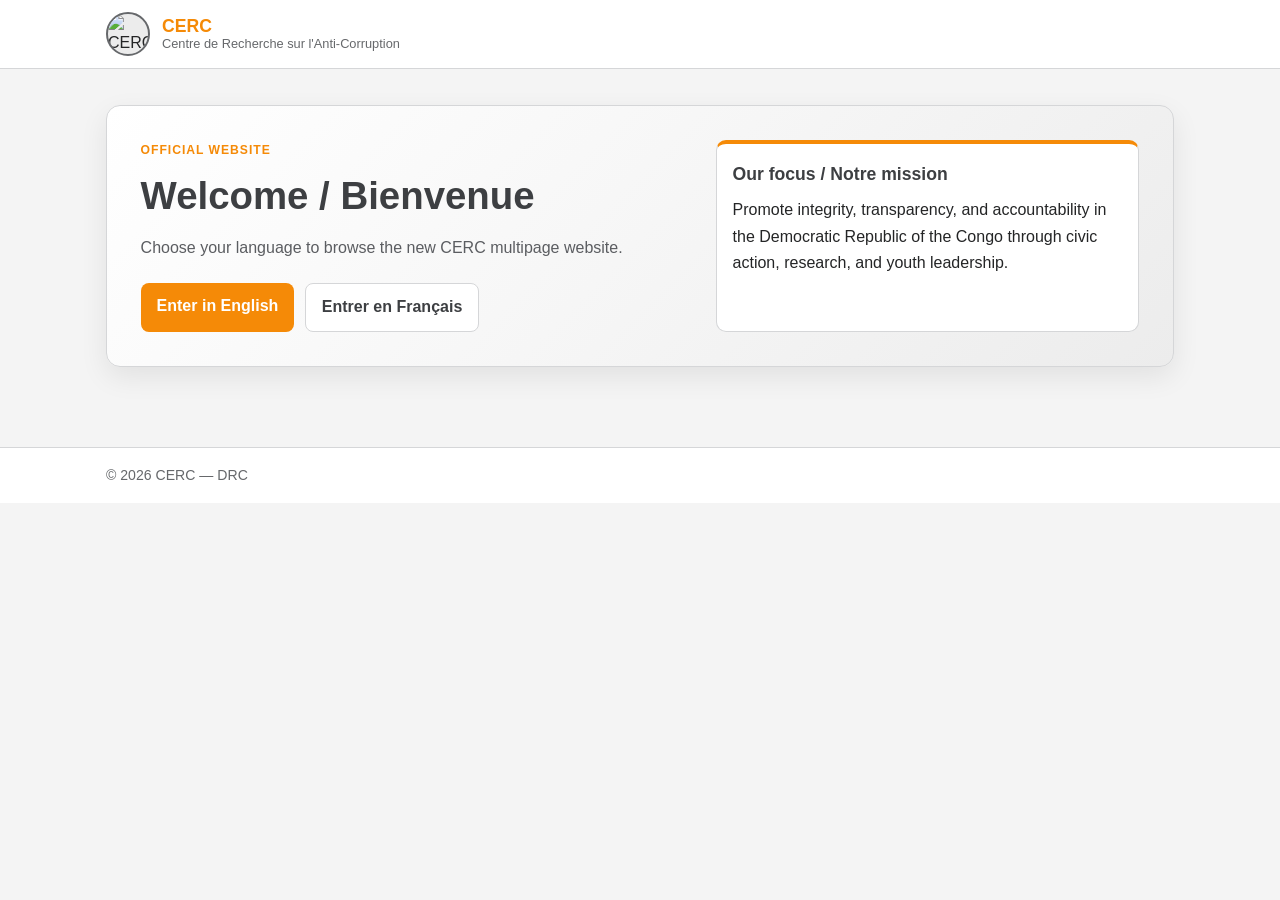
==== commit 1423f430: "Rebrand site and add English/French multipage structure Agent-Logs-Url: https://github.com/cerccongo" ====
--- a/index.html
+++ b/index.html
@@ -1,1499 +1,45 @@
 <!DOCTYPE html>
 <html lang="en">
 <head>
-<meta charset="UTF-8">
-<meta name="viewport" content="width=device-width, initial-scale=1.0">
-<meta name="description" content="Centre de Recherche sur l'Anti-Corruption — Empowering communities to fight corruption and build integrity across the Democratic Republic of the Congo.">
-<title>CERC – Centre de Recherche sur l'Anti-Corruption | DRC</title>
-<link rel="preconnect" href="https://fonts.googleapis.com">
-<link href="https://fonts.googleapis.com/css2?family=Playfair+Display:ital,wght@0,400;0,600;0,700;1,400&family=Source+Sans+3:wght@300;400;600;700&display=swap" rel="stylesheet">
-<style>
-*,*::before,*::after{box-sizing:border-box;margin:0;padding:0}
-html{scroll-behavior:smooth}
-body{font-family:'Source Sans 3',sans-serif;background:#FAFAF7;color:#1A1A18;line-height:1.7}
-a{color:inherit;text-decoration:none}
-ul{list-style:none}
-button{cursor:pointer;font-family:inherit}
-:root{
-  --g1:#082E22;--g2:#0A3D2E;--g3:#145C45;--g4:#1D7A5A;
-  --gold:#C8921A;--gold2:#E8B040;
-  --cream:#FAFAF7;--white:#fff;
-  --text:#1A1A18;--muted:#5C5C57;--border:#E2E0DA;
-  --radius:8px;
-}
-
-/* NAV */
-#nav{
-  position:fixed;top:0;left:0;right:0;z-index:1000;
-  background:var(--g2);height:68px;
-  display:flex;align-items:center;justify-content:space-between;
-  padding:0 clamp(1rem,4vw,2.5rem);
-  box-shadow:0 2px 20px rgba(0,0,0,.25);
-}
-.nav-logo{font-family:'Playfair Display',serif;font-size:1.5rem;font-weight:700;color:#fff;cursor:pointer;display:flex;flex-direction:column;line-height:1.1}
-.nav-logo span{color:var(--gold)}
-.nav-logo small{font-family:'Source Sans 3',sans-serif;font-size:.58rem;color:rgba(255,255,255,.45);font-weight:400;letter-spacing:.8px;text-transform:uppercase}
-.nav-menu{display:flex;align-items:center;gap:.15rem}
-.nav-item{position:relative}
-.nav-link{
-  display:flex;align-items:center;gap:3px;
-  color:rgba(255,255,255,.82);font-size:.78rem;font-weight:600;
-  letter-spacing:.6px;text-transform:uppercase;
-  padding:.45rem .7rem;border-radius:4px;
-  background:none;border:none;white-space:nowrap;
-  transition:color .2s,background .2s;
-}
-.nav-link:hover,.nav-link.active{color:var(--gold);background:rgba(255,255,255,.06)}
-.nav-link svg{width:9px;height:9px;stroke:currentColor;fill:none;stroke-width:2.5;flex-shrink:0;transition:transform .2s}
-.nav-item:hover .nav-link svg{transform:rotate(180deg)}
-.dropdown{
-  display:none;position:absolute;top:calc(100% + 6px);left:0;
-  background:var(--g1);border:1px solid rgba(255,255,255,.1);
-  border-radius:6px;min-width:230px;padding:.4rem 0;
-  box-shadow:0 10px 40px rgba(0,0,0,.35);z-index:100;
-}
-.nav-item:hover .dropdown{display:block}
-.dropdown a{
-  display:block;padding:.6rem 1.1rem;font-size:.82rem;
-  color:rgba(255,255,255,.75);transition:color .15s,background .15s;cursor:pointer;
-}
-.dropdown a:hover{color:var(--gold2);background:rgba(255,255,255,.06)}
-.nav-cta{background:var(--gold)!important;color:var(--g1)!important;font-weight:700!important;margin-left:.4rem;border-radius:4px!important}
-.nav-cta:hover{background:var(--gold2)!important;color:var(--g1)!important}
-.hamburger{display:none;flex-direction:column;gap:5px;background:none;border:none;padding:.3rem}
-.hamburger span{display:block;width:22px;height:2px;background:#fff;border-radius:1px;transition:all .3s}
-.mobile-menu{
-  display:none;position:fixed;top:68px;left:0;right:0;bottom:0;
-  background:var(--g1);overflow-y:auto;z-index:999;padding:1rem 1.5rem 3rem;
-}
-.mobile-menu.open{display:block}
-.m-item{border-bottom:1px solid rgba(255,255,255,.08)}
-.m-link{display:block;padding:.85rem 0;color:rgba(255,255,255,.85);font-size:.88rem;font-weight:700;letter-spacing:.5px;text-transform:uppercase;cursor:pointer}
-.m-sub{padding:.2rem 0 .8rem 1rem}
-.m-sub a{display:block;padding:.4rem 0;color:rgba(255,255,255,.58);font-size:.83rem;cursor:pointer}
-
-/* PAGES */
-.page{display:none}
-.page.active{display:block}
-
-/* HERO */
-.hero{
-  min-height:100vh;
-  background:linear-gradient(150deg,var(--g1) 0%,var(--g2) 55%,#1A5E40 100%);
-  display:flex;flex-direction:column;align-items:center;justify-content:center;
-  text-align:center;padding:100px clamp(1rem,5vw,4rem) 60px;
-  position:relative;overflow:hidden;
-}
-.hero::before{
-  content:'';position:absolute;inset:0;
-  background:radial-gradient(circle at 15% 50%,rgba(200,146,26,.08) 0%,transparent 55%),
-    radial-gradient(circle at 85% 15%,rgba(255,255,255,.04) 0%,transparent 45%);
-  pointer-events:none;
-}
-.hero-badge{
-  display:inline-flex;align-items:center;gap:.5rem;
-  background:rgba(200,146,26,.15);border:1px solid rgba(200,146,26,.35);
-  color:var(--gold2);padding:.4rem 1.1rem;border-radius:50px;
-  font-size:.72rem;font-weight:700;letter-spacing:1.5px;text-transform:uppercase;
-  margin-bottom:1.75rem;position:relative;
-}
-.hero h1{
-  font-family:'Playfair Display',serif;
-  font-size:clamp(2.2rem,5.5vw,4rem);color:#fff;
-  font-weight:700;line-height:1.18;margin-bottom:1.5rem;
-  max-width:800px;position:relative;
-}
-.hero h1 em{color:var(--gold);font-style:italic}
-.hero p{
-  font-size:clamp(1rem,1.8vw,1.15rem);color:rgba(255,255,255,.8);
-  max-width:580px;margin:0 auto 2.5rem;line-height:1.8;position:relative;
-}
-.hero-actions{display:flex;gap:1rem;flex-wrap:wrap;justify-content:center;position:relative}
-.btn-gold{background:var(--gold);color:var(--g1);padding:.85rem 2rem;border-radius:4px;font-weight:700;font-size:.95rem;border:none;letter-spacing:.3px;transition:background .2s,transform .15s;cursor:pointer}
-.btn-gold:hover{background:var(--gold2);transform:translateY(-1px)}
-.btn-outline-w{background:transparent;color:#fff;border:1.5px solid rgba(255,255,255,.35);padding:.85rem 2rem;border-radius:4px;font-weight:600;font-size:.95rem;transition:border-color .2s,background .2s;cursor:pointer}
-.btn-outline-w:hover{border-color:#fff;background:rgba(255,255,255,.07)}
-
-/* STATS BAR */
-.stats-bar{display:grid;grid-template-columns:repeat(4,1fr);background:#fff;border-top:3px solid var(--gold);box-shadow:0 6px 30px rgba(0,0,0,.08)}
-.stat-box{padding:1.75rem 1rem;text-align:center;border-right:1px solid var(--border)}
-.stat-box:last-child{border-right:none}
-.stat-num{font-family:'Playfair Display',serif;font-size:2.4rem;font-weight:700;color:var(--g2);line-height:1}
-.stat-lbl{font-size:.7rem;color:var(--muted);font-weight:700;letter-spacing:1px;text-transform:uppercase;margin-top:.4rem}
-
-/* LAYOUT */
-.wrap{max-width:1100px;margin:0 auto;padding:0 clamp(1rem,4vw,2.5rem)}
-.section{padding:5rem 0}
-.section-alt{background:rgba(10,61,46,.03)}
-.section-tag{display:inline-block;color:var(--gold);font-size:.7rem;font-weight:700;letter-spacing:2px;text-transform:uppercase;margin-bottom:.6rem}
-.section-title{font-family:'Playfair Display',serif;font-size:clamp(1.7rem,3vw,2.5rem);color:var(--g2);font-weight:700;line-height:1.25;margin-bottom:1rem}
-.section-lead{color:var(--muted);font-size:1.05rem;max-width:620px}
-
-/* PAGE HERO */
-.page-hero{background:linear-gradient(135deg,var(--g1) 0%,var(--g2) 100%);padding:8rem clamp(1rem,4vw,2.5rem) 4rem}
-.page-hero .section-tag{color:var(--gold2)}
-.page-hero h1{font-family:'Playfair Display',serif;font-size:clamp(1.9rem,4vw,3rem);color:#fff;font-weight:700;line-height:1.2;max-width:720px;margin:.4rem 0 1rem}
-.page-hero p{font-size:1rem;color:rgba(255,255,255,.78);max-width:620px;line-height:1.8}
-
-/* PROGRAM HERO */
-.prog-hero{background:linear-gradient(135deg,var(--g1),var(--g3));padding:7.5rem clamp(1rem,4vw,2.5rem) 4rem;color:#fff}
-.prog-hero .section-tag{color:var(--gold2)}
-.prog-hero h1{font-family:'Playfair Display',serif;font-size:clamp(1.9rem,3.5vw,2.8rem);font-weight:700;line-height:1.25;max-width:700px;margin:.5rem 0 1rem}
-.prog-hero p{font-size:1rem;color:rgba(255,255,255,.8);max-width:640px;line-height:1.8}
-
-/* CARDS */
-.card{background:#fff;border:1px solid var(--border);border-radius:var(--radius);padding:1.5rem}
-.card-hover{transition:box-shadow .2s,transform .2s}
-.card-hover:hover{box-shadow:0 8px 32px rgba(0,0,0,.09);transform:translateY(-3px)}
-.grid-3{display:grid;grid-template-columns:repeat(auto-fit,minmax(280px,1fr));gap:1.5rem}
-.grid-2{display:grid;grid-template-columns:repeat(auto-fit,minmax(300px,1fr));gap:2rem}
-.grid-4{display:grid;grid-template-columns:repeat(auto-fit,minmax(200px,1fr));gap:1.25rem}
-
-/* NEWS CARD */
-.news-card{display:flex;flex-direction:column}
-.news-date{font-size:.7rem;color:var(--gold);font-weight:700;letter-spacing:1px;text-transform:uppercase;margin-bottom:.5rem}
-.news-card h3{font-family:'Playfair Display',serif;font-size:1.05rem;color:var(--g2);line-height:1.4;margin-bottom:.6rem}
-.news-card p{font-size:.88rem;color:var(--muted);flex:1;line-height:1.65}
-.read-link{display:inline-block;margin-top:1rem;color:var(--g4);font-weight:600;font-size:.83rem;transition:color .2s;cursor:pointer}
-.read-link:hover{color:var(--gold)}
-
-/* PULL QUOTE */
-.pull-quote{border-left:4px solid var(--gold);padding:1rem 1.5rem;margin:2rem 0;background:rgba(200,146,26,.05);border-radius:0 6px 6px 0}
-.pull-quote p{font-family:'Playfair Display',serif;font-size:1.1rem;font-style:italic;color:var(--g2);line-height:1.65}
-
-/* GREEN / LIGHT BOX */
-.green-box{background:var(--g2);color:#fff;border-radius:var(--radius);padding:2rem}
-.green-box h3{font-family:'Playfair Display',serif;color:var(--gold2);font-size:1.2rem;margin-bottom:1rem}
-.green-box ul{display:flex;flex-direction:column;gap:.75rem}
-.green-box ul li{font-size:.92rem;color:rgba(255,255,255,.88);line-height:1.65;display:flex;gap:.75rem}
-.green-box ul li::before{content:'◆';color:var(--gold);font-size:.6rem;margin-top:.45rem;flex-shrink:0}
-.light-box{background:rgba(10,61,46,.05);border:1px solid rgba(10,61,46,.1);border-radius:var(--radius);padding:2rem}
-.light-box h3{font-family:'Playfair Display',serif;color:var(--g2);font-size:1.2rem;margin-bottom:1rem}
-.light-box ul{display:flex;flex-direction:column;gap:.75rem}
-.light-box ul li{font-size:.92rem;color:var(--muted);line-height:1.65;display:flex;gap:.75rem}
-.light-box ul li::before{content:'◆';color:var(--gold);font-size:.6rem;margin-top:.45rem;flex-shrink:0}
-
-/* VALUE CARD */
-.value-card{background:#fff;border:1px solid var(--border);border-left:4px solid var(--gold);border-radius:0 var(--radius) var(--radius) 0;padding:1.5rem}
-.value-card h3{font-family:'Playfair Display',serif;color:var(--g2);font-size:1.05rem;margin-bottom:.5rem}
-.value-card p{font-size:.88rem;color:var(--muted);line-height:1.65}
-
-/* PILLAR */
-.pillar{background:var(--g2);border-radius:var(--radius);padding:2rem;position:relative;overflow:hidden}
-.pillar::before{content:attr(data-n);position:absolute;right:-8px;top:-8px;font-family:'Playfair Display',serif;font-size:5.5rem;font-weight:700;color:rgba(255,255,255,.05);line-height:1;pointer-events:none}
-.pillar h3{font-family:'Playfair Display',serif;color:var(--gold2);font-size:1.1rem;margin-bottom:.75rem}
-.pillar p{font-size:.88rem;color:rgba(255,255,255,.82);line-height:1.7}
-
-/* IMPACT NUM */
-.impact-num{background:var(--g2);color:#fff;border-radius:var(--radius);padding:1.5rem;text-align:center}
-.impact-num .num{font-family:'Playfair Display',serif;font-size:2.2rem;font-weight:700;color:var(--gold2);line-height:1}
-.impact-num .lbl{font-size:.72rem;color:rgba(255,255,255,.68);margin-top:.4rem;line-height:1.5}
-
-/* GOVERNANCE */
-.gov-block{background:#fff;border:1px solid var(--border);border-radius:var(--radius);padding:1.75rem;margin-bottom:1.25rem}
-.gov-block h3{font-family:'Playfair Display',serif;color:var(--g2);font-size:1.15rem;margin-bottom:1rem;padding-bottom:.75rem;border-bottom:1px solid var(--border)}
-.gov-list{display:flex;flex-direction:column;gap:.6rem}
-.gov-list li{font-size:.9rem;color:var(--muted);line-height:1.65;display:flex;gap:.75rem}
-.gov-list li::before{content:'→';color:var(--gold);font-weight:700;flex-shrink:0}
-
-/* POLICY GRID */
-.policy-grid{display:grid;grid-template-columns:repeat(auto-fill,minmax(235px,1fr));gap:.65rem;margin-top:1rem}
-.policy-item{background:#fff;border:1px solid var(--border);border-radius:4px;padding:.65rem 1rem;font-size:.82rem;display:flex;align-items:center;gap:.5rem;color:var(--muted)}
-.policy-item::before{content:'📄';font-size:.72rem;flex-shrink:0}
-
-/* REPORT */
-.report-year{background:#fff;border:1px solid var(--border);border-radius:var(--radius);padding:1.5rem;margin-bottom:1rem}
-.report-year h3{font-family:'Playfair Display',serif;color:var(--g2);font-size:1.05rem;margin-bottom:.75rem}
-.report-links{display:flex;flex-direction:column;gap:.5rem}
-.report-links a{display:flex;align-items:center;gap:.5rem;color:var(--g3);font-size:.88rem;font-weight:600;transition:color .2s}
-.report-links a:hover{color:var(--gold)}
-.report-links a::before{content:'↓';color:var(--gold)}
-
-/* CONTACT */
-.contact-card{background:#fff;border:1px solid var(--border);border-radius:var(--radius);padding:2rem;display:flex;flex-direction:column;gap:1.25rem}
-.c-item{display:flex;gap:1rem;align-items:flex-start}
-.c-icon{width:40px;height:40px;border-radius:50%;background:rgba(10,61,46,.08);display:flex;align-items:center;justify-content:center;flex-shrink:0;font-size:1.1rem}
-.c-item strong{display:block;color:var(--text);font-size:.95rem;margin-bottom:.1rem}
-.c-item span,.c-item a{font-size:.88rem;color:var(--muted)}
-.c-item a{color:var(--g3)}
-.social-links{display:flex;gap:.65rem;flex-wrap:wrap}
-.social-btn{display:inline-flex;align-items:center;gap:.4rem;background:var(--g2);color:#fff;padding:.5rem 1rem;border-radius:4px;font-size:.82rem;font-weight:600;transition:background .2s}
-.social-btn:hover{background:var(--g3)}
-
-/* FORM */
-.form-field{display:flex;flex-direction:column;gap:.4rem}
-.form-field label{font-size:.8rem;font-weight:700;color:var(--muted);letter-spacing:.3px;text-transform:uppercase}
-.form-field input,.form-field select,.form-field textarea{
-  width:100%;padding:.7rem .9rem;border:1px solid var(--border);border-radius:4px;
-  font-family:inherit;font-size:.9rem;color:var(--text);background:#fff;
-  outline:none;transition:border-color .2s;
-}
-.form-field input:focus,.form-field select:focus,.form-field textarea:focus{border-color:var(--g3)}
-.form-field textarea{resize:vertical}
-
-/* DIVIDER */
-hr.div{border:none;border-top:1px solid var(--border);margin:2.5rem 0}
-
-/* SCROLL TOP */
-#scrollTop{position:fixed;bottom:2rem;right:2rem;z-index:900;background:var(--gold);color:var(--g1);width:42px;height:42px;border-radius:50%;border:none;font-size:1.1rem;font-weight:700;display:flex;align-items:center;justify-content:center;opacity:0;pointer-events:none;transition:opacity .3s,transform .2s}
-#scrollTop.show{opacity:1;pointer-events:auto}
-#scrollTop:hover{transform:translateY(-2px)}
-
-/* FOOTER */
-footer{background:var(--g1);color:rgba(255,255,255,.6);padding:3.5rem clamp(1rem,4vw,2.5rem) 2rem}
-.footer-inner{display:grid;grid-template-columns:2fr 1fr 1fr 1fr;gap:2.5rem;max-width:1100px;margin:0 auto}
-.footer-brand .logo{font-family:'Playfair Display',serif;font-size:1.4rem;font-weight:700;color:#fff}
-.footer-brand .logo span{color:var(--gold)}
-.footer-brand p{font-size:.82rem;margin-top:.75rem;line-height:1.75;max-width:280px}
-.footer-col h4{font-size:.68rem;font-weight:700;letter-spacing:1.5px;text-transform:uppercase;color:rgba(255,255,255,.35);margin-bottom:.9rem}
-.footer-col ul{display:flex;flex-direction:column;gap:.4rem}
-.footer-col ul li a{font-size:.82rem;color:rgba(255,255,255,.58);transition:color .2s;cursor:pointer}
-.footer-col ul li a:hover{color:var(--gold2)}
-.footer-bottom{max-width:1100px;margin:2rem auto 0;padding-top:1.5rem;border-top:1px solid rgba(255,255,255,.08);display:flex;justify-content:space-between;align-items:center;flex-wrap:wrap;gap:.75rem;font-size:.76rem}
-.footer-bottom a{color:rgba(255,255,255,.45);transition:color .2s}
-.footer-bottom a:hover{color:var(--gold2)}
-
-/* RESPONSIVE */
-@media(max-width:960px){
-  .stats-bar{grid-template-columns:repeat(2,1fr)}
-  .stat-box:nth-child(2){border-right:none}
-  .footer-inner{grid-template-columns:1fr 1fr;gap:2rem}
-  .nav-menu{display:none}
-  .hamburger{display:flex}
-}
-@media(max-width:600px){
-  .stats-bar{grid-template-columns:1fr 1fr}
-  .footer-inner{grid-template-columns:1fr}
-  .hero h1{font-size:1.9rem}
-  .footer-bottom{flex-direction:column;text-align:center}
-}
-</style>
+  <meta charset="UTF-8">
+  <meta name="viewport" content="width=device-width, initial-scale=1.0">
+  <meta name="description" content="CERC official website in English and French.">
+  <title>CERC | English & Français</title>
+  <link rel="stylesheet" href="assets/styles.css">
 </head>
 <body>
+  <header class="site-header">
+    <div class="topbar">
+      <a class="brand" href="index.html">
+        <img src="https://github.com/user-attachments/assets/5884189a-c416-4487-9a5e-b734d8722a51" alt="CERC logo">
+        <div class="brand-text">
+          <strong>CERC</strong>
+          <span>Centre de Recherche sur l'Anti-Corruption</span>
+        </div>
+      </a>
+    </div>
+  </header>
 
-<!-- NAVIGATION -->
-<nav id="nav">
-  <div class="nav-logo" onclick="show('home')">
-    CERC<span>.</span>
-    <small>Anti-Corruption · DRC</small>
-  </div>
-  <div class="nav-menu">
-    <div class="nav-item"><button class="nav-link" onclick="show('home')">Home</button></div>
-    <div class="nav-item">
-      <button class="nav-link">About Us <svg viewBox="0 0 10 6"><path d="M1 1l4 4 4-4" stroke-linecap="round" stroke-linejoin="round"/></svg></button>
-      <div class="dropdown">
-        <a onclick="show('who')">Who We Are</a>
-        <a onclick="show('started')">How We Started</a>
-        <a onclick="show('governance')">Governance</a>
-        <a onclick="show('accountability')">Our Accountability</a>
-        <a onclick="show('whistleblowing')">Whistleblowing</a>
-      </div>
-    </div>
-    <div class="nav-item">
-      <button class="nav-link">Approach <svg viewBox="0 0 10 6"><path d="M1 1l4 4 4-4" stroke-linecap="round" stroke-linejoin="round"/></svg></button>
-      <div class="dropdown">
-        <a onclick="show('toc')">Theory of Change</a>
-        <a onclick="show('youth')">Why Youth Matters</a>
-        <a onclick="show('strategic')">Our Strategic Plan</a>
-      </div>
-    </div>
-    <div class="nav-item">
-      <button class="nav-link">Initiatives <svg viewBox="0 0 10 6"><path d="M1 1l4 4 4-4" stroke-linecap="round" stroke-linejoin="round"/></svg></button>
-      <div class="dropdown">
-        <a onclick="show('clubs')">Integrity Clubs in Schools</a>
-        <a onclick="show('leadership')">Integrity Leadership Course</a>
-        <a onclick="show('research')">Research &amp; Studies</a>
-        <a onclick="show('gender')">Gender Equality &amp; Inclusion</a>
-        <a onclick="show('ruleoflaw')">Promoting Rule of Law</a>
-        <a onclick="show('untoc')">Transnational Organized Crime</a>
-      </div>
-    </div>
-    <div class="nav-item"><button class="nav-link" onclick="show('impact')">Impact</button></div>
-    <div class="nav-item">
-      <button class="nav-link">Resources <svg viewBox="0 0 10 6"><path d="M1 1l4 4 4-4" stroke-linecap="round" stroke-linejoin="round"/></svg></button>
-      <div class="dropdown">
-        <a onclick="show('reports')">Annual Reports</a>
-        <a onclick="show('stories')">Success Stories</a>
-        <a onclick="show('learning')">Learning &amp; Impact</a>
-      </div>
-    </div>
-    <div class="nav-item"><button class="nav-link nav-cta" onclick="show('contact')">Contact</button></div>
-  </div>
-  <button class="hamburger" id="hbg" onclick="toggleMobile()" aria-label="Toggle menu">
-    <span></span><span></span><span></span>
-  </button>
-</nav>
-
-<!-- MOBILE MENU -->
-<div class="mobile-menu" id="mobileMenu">
-  <div class="m-item"><span class="m-link" onclick="show('home');closeMobile()">Home</span></div>
-  <div class="m-item">
-    <span class="m-link">About Us</span>
-    <div class="m-sub">
-      <a onclick="show('who');closeMobile()">Who We Are</a>
-      <a onclick="show('started');closeMobile()">How We Started</a>
-      <a onclick="show('governance');closeMobile()">Governance</a>
-      <a onclick="show('accountability');closeMobile()">Our Accountability</a>
-      <a onclick="show('whistleblowing');closeMobile()">Whistleblowing</a>
-    </div>
-  </div>
-  <div class="m-item">
-    <span class="m-link">Approach</span>
-    <div class="m-sub">
-      <a onclick="show('toc');closeMobile()">Theory of Change</a>
-      <a onclick="show('youth');closeMobile()">Why Youth Matters</a>
-      <a onclick="show('strategic');closeMobile()">Our Strategic Plan</a>
-    </div>
-  </div>
-  <div class="m-item">
-    <span class="m-link">Initiatives</span>
-    <div class="m-sub">
-      <a onclick="show('clubs');closeMobile()">Integrity Clubs in Schools</a>
-      <a onclick="show('leadership');closeMobile()">Integrity Leadership Course</a>
-      <a onclick="show('research');closeMobile()">Research &amp; Studies</a>
-      <a onclick="show('gender');closeMobile()">Gender Equality &amp; Inclusion</a>
-      <a onclick="show('ruleoflaw');closeMobile()">Promoting Rule of Law</a>
-      <a onclick="show('untoc');closeMobile()">Transnational Organized Crime</a>
-    </div>
-  </div>
-  <div class="m-item"><span class="m-link" onclick="show('impact');closeMobile()">Impact</span></div>
-  <div class="m-item">
-    <span class="m-link">Resources</span>
-    <div class="m-sub">
-      <a onclick="show('reports');closeMobile()">Annual Reports</a>
-      <a onclick="show('stories');closeMobile()">Success Stories</a>
-      <a onclick="show('learning');closeMobile()">Learning &amp; Impact</a>
-    </div>
-  </div>
-  <div class="m-item"><span class="m-link" onclick="show('contact');closeMobile()">Contact</span></div>
-</div>
-
-<button id="scrollTop" onclick="window.scrollTo({top:0,behavior:'smooth'})">↑</button>
-
-<!-- ======================================================
-     HOME
-====================================================== -->
-<div id="home" class="page active">
-  <section class="hero">
-    <div class="hero-badge">🇨🇩 Democratic Republic of the Congo</div>
-    <h1>Fighting Corruption.<br><em>Empowering Communities.</em></h1>
-    <p>We help government, public institutions, businesses and local communities solve complex problems related to corruption across the DRC.</p>
-    <div class="hero-actions">
-      <button class="btn-gold" onclick="show('toc')">Our Approach</button>
-      <button class="btn-outline-w" onclick="show('who')">Who We Are</button>
-    </div>
-  </section>
-
-  <div class="stats-bar">
-    <div class="stat-box"><div class="stat-num">3,060+</div><div class="stat-lbl">Young People Trained</div></div>
-    <div class="stat-box"><div class="stat-num">1M+</div><div class="stat-lbl">Lives Benefited</div></div>
-    <div class="stat-box"><div class="stat-num">204</div><div class="stat-lbl">Integrity Clubs</div></div>
-    <div class="stat-box"><div class="stat-num">2017</div><div class="stat-lbl">Founded</div></div>
-  </div>
-
-  <div class="section wrap">
-    <div class="grid-2">
+  <main class="page">
+    <section class="hero">
       <div>
-        <span class="section-tag">The Challenge</span>
-        <h2 class="section-title">The Real Cost of Corruption</h2>
-        <p style="color:var(--muted);margin-bottom:1rem">Corruption is one of the most corrosive issues of our time. It wastes public resources, widens economic and social inequalities, breeds discontent and political polarisation and reduces trust in institutions.</p>
-        <p style="color:var(--muted)">Corruption perpetuates inequality and poverty, impacting well-being and undermining opportunities to participate equally in social, economic and political life.</p>
-      </div>
-      <div>
-        <span class="section-tag">Our Response</span>
-        <h2 class="section-title">Integrity as a Strategy</h2>
-        <p style="color:var(--muted);margin-bottom:1rem">A strategic and sustainable response to corruption is integrity building. Integrity is essential for building strong institutions and assures citizens that the government is working in their interest.</p>
-        <p style="color:var(--muted)">Integrity is not just a moral issue — it is about making economies more productive, public sectors more efficient, and societies more inclusive. It is about restoring trust.</p>
-      </div>
-    </div>
-  </div>
-
-  <div class="section-alt">
-    <div class="section wrap">
-      <span class="section-tag">Impact Stories</span>
-      <h2 class="section-title">Our Impact Stories</h2>
-      <div class="grid-3">
-        <div class="card card-hover news-card">
-          <div class="news-date">January 2, 2025</div>
-          <h3>Training to Transform: CERC and ACAJ lead anti-corruption efforts in Kinshasa</h3>
-          <p>Through this training, the two organisations aimed to raise awareness on the root causes of corruption and provide practical, legal, and ethical tools to prevent, detect, and fight it effectively.</p>
-          <span class="read-link" onclick="show('stories')">Read more →</span>
-        </div>
-        <div class="card card-hover news-card">
-          <div class="news-date">April 23, 2024</div>
-          <h3>The Illicit Financing of Political Parties: A Serious Threat to Electoral Integrity in the DRC</h3>
-          <p>Illicit financing of political parties compromises the transparency and fairness of elections, eroding public trust in the democratic process.</p>
-          <span class="read-link" onclick="show('stories')">Read more →</span>
-        </div>
-        <div class="card card-hover news-card">
-          <div class="news-date">March 30, 2024</div>
-          <h3>Building Infrastructure with Integrity: The Role of Citizen Monitoring and Advocacy</h3>
-          <p>Corruption in infrastructure projects leads to cost overruns, substandard work, and delayed completion — citizen monitoring changes that.</p>
-          <span class="read-link" onclick="show('stories')">Read more →</span>
+        <p class="kicker">Official Website</p>
+        <h1>Welcome / Bienvenue</h1>
+        <p class="lead">Choose your language to browse the new CERC multipage website.</p>
+        <div class="actions">
+          <a class="btn primary" href="en/index.html">Enter in English</a>
+          <a class="btn ghost" href="fr/index.html">Entrer en Français</a>
         </div>
       </div>
-    </div>
-  </div>
+      <aside class="hero-card">
+        <h2>Our focus / Notre mission</h2>
+        <p>Promote integrity, transparency, and accountability in the Democratic Republic of the Congo through civic action, research, and youth leadership.</p>
+      </aside>
+    </section>
+  </main>
 
-  <div class="section wrap">
-    <span class="section-tag">Latest</span>
-    <h2 class="section-title">Blogs &amp; News</h2>
-    <div class="grid-3">
-      <div class="card card-hover news-card">
-        <div class="news-date">May 29, 2025</div>
-        <h3>US-DRC Strategic Minerals Partnership: What Monitoring Mechanisms to Prevent Corruption?</h3>
-        <span class="read-link" onclick="show('learning')">Read more →</span>
-      </div>
-      <div class="card card-hover news-card">
-        <div class="news-date">January 2, 2025</div>
-        <h3>Training to Transform: CERC and ACAJ lead anti-corruption efforts in Kinshasa</h3>
-        <span class="read-link" onclick="show('learning')">Read more →</span>
-      </div>
-      <div class="card card-hover news-card">
-        <div class="news-date">April 26, 2024</div>
-        <h3>Fighting Corruption in Schools: CERC and APNAC DRC to propose Legislative Initiative to the National Assembly</h3>
-        <span class="read-link" onclick="show('learning')">Read more →</span>
-      </div>
-    </div>
-  </div>
-
-  <div class="section-alt">
-    <div class="section wrap">
-      <span class="section-tag">What We Do</span>
-      <h2 class="section-title">Our Initiatives</h2>
-      <div class="grid-3">
-        <div class="card card-hover" style="border-top:3px solid var(--gold);cursor:pointer" onclick="show('clubs')">
-          <h3 style="font-family:'Playfair Display',serif;color:var(--g2);margin-bottom:.5rem">Integrity Clubs in Schools</h3>
-          <p style="font-size:.88rem;color:var(--muted)">Student-led accountability through 204 Integrity Clubs empowering 3,060 young monitors across South Kivu and Kinshasa.</p>
-          <span class="read-link">Learn more →</span>
-        </div>
-        <div class="card card-hover" style="border-top:3px solid var(--gold);cursor:pointer" onclick="show('leadership')">
-          <h3 style="font-family:'Playfair Display',serif;color:var(--g2);margin-bottom:.5rem">Integrity Leadership Course</h3>
-          <p style="font-size:.88rem;color:var(--muted)">Holistic anti-corruption training for governments, agencies, businesses and civil society organizations.</p>
-          <span class="read-link">Learn more →</span>
-        </div>
-        <div class="card card-hover" style="border-top:3px solid var(--gold);cursor:pointer" onclick="show('research')">
-          <h3 style="font-family:'Playfair Display',serif;color:var(--g2);margin-bottom:.5rem">Research &amp; Studies</h3>
-          <p style="font-size:.88rem;color:var(--muted)">Rigorous independent surveys measuring corruption prevalence, citizen experiences and attitudes at national and sector levels.</p>
-          <span class="read-link">Learn more →</span>
-        </div>
-        <div class="card card-hover" style="border-top:3px solid var(--gold);cursor:pointer" onclick="show('gender')">
-          <h3 style="font-family:'Playfair Display',serif;color:var(--g2);margin-bottom:.5rem">Gender Equality &amp; Inclusion</h3>
-          <p style="font-size:.88rem;color:var(--muted)">Empowering women, girls and marginalized groups to demand integrity and equal access to public services.</p>
-          <span class="read-link">Learn more →</span>
-        </div>
-        <div class="card card-hover" style="border-top:3px solid var(--gold);cursor:pointer" onclick="show('ruleoflaw')">
-          <h3 style="font-family:'Playfair Display',serif;color:var(--g2);margin-bottom:.5rem">Promoting Rule of Law</h3>
-          <p style="font-size:.88rem;color:var(--muted)">Strengthening judicial independence and equal access to justice for all Congolese citizens.</p>
-          <span class="read-link">Learn more →</span>
-        </div>
-        <div class="card card-hover" style="border-top:3px solid var(--gold);cursor:pointer" onclick="show('untoc')">
-          <h3 style="font-family:'Playfair Display',serif;color:var(--g2);margin-bottom:.5rem">Transnational Organized Crime</h3>
-          <p style="font-size:.88rem;color:var(--muted)">Research and advocacy addressing how corruption facilitates human trafficking and organized crime in the DRC.</p>
-          <span class="read-link">Learn more →</span>
-        </div>
-      </div>
-    </div>
-  </div>
-</div>
-
-<!-- ======================================================
-     WHO WE ARE
-====================================================== -->
-<div id="who" class="page">
-  <div class="page-hero">
-    <div class="wrap">
-      <span class="section-tag">About CERC</span>
-      <h1>Who We Are</h1>
-      <p>The Centre de Recherche sur l'Anti-Corruption — a DRC-registered NGO committed to transparency, accountability, and ethical conduct across the Congo.</p>
-    </div>
-  </div>
-  <div class="section wrap">
-    <p style="color:var(--muted);font-size:1.05rem;margin-bottom:2.5rem">CERC is a DRC-registered organization committed to promoting transparency, accountability, and ethical conduct within communities. Through various initiatives, CERC seeks to empower individuals to demand integrity in public services, fostering a culture of accountability and combating corruption at the grassroots level. It has emerged as a pioneer in introducing creative approaches to promote social accountability and anti-corruption efforts in education and health sectors in South-Kivu, North-Kivu and Kinshasa.</p>
-
-    <div class="grid-2" style="margin-bottom:2.5rem">
-      <div class="green-box">
-        <h3>Our Mission</h3>
-        <ul>
-          <li>Advance knowledge on the causes and consequences of corruption and support the development of new anti-corruption policies and initiatives in the DRC.</li>
-          <li>Empower young people with skills and tools to create positive change towards more accountable, open and inclusive institutions and public services.</li>
-        </ul>
-      </div>
-      <div class="light-box">
-        <h3>Our Vision</h3>
-        <p style="color:var(--muted);font-size:.9rem;margin-bottom:.75rem">CERC is working towards a Congo in which:</p>
-        <ul>
-          <li>Government, public institutions, politics, businesses and civil society are free from corruption.</li>
-          <li>Young people are empowered with knowledge and skills to take action to claim and defend their rights.</li>
-          <li>Barriers to meaningful participation are removed and equitable partnerships are encouraged.</li>
-          <li>Youth leadership capacity emerges to hold governments accountable to the needs and aspirations of citizens.</li>
-        </ul>
-      </div>
-    </div>
-
-    <hr class="div">
-    <h2 class="section-title">Our Values</h2>
-    <div class="grid-2" style="margin-top:1.5rem">
-      <div class="value-card">
-        <h3>Equality &amp; Non-discrimination</h3>
-        <p>We affirm our commitment to equality, social justice, and respect for human dignity for all. We work to overcome imbalances in power and do not discriminate based on race, religion, ability, age, sex, gender identity or social status. We take action to prevent violence, discrimination, and harassment in all their forms.</p>
-      </div>
-      <div class="value-card">
-        <h3>Meaningful Participation</h3>
-        <p>Meaningful participation is a fundamental right and a key ingredient in achieving empowerment and the realization of all human rights. We intentionally create opportunities for participation and build capacity of those who face barriers, viewing stakeholders as key agents of change — not mere recipients.</p>
-      </div>
-      <div class="value-card">
-        <h3>Accountability</h3>
-        <p>We are accountable to our stakeholders and the beneficiaries of our actions. We maintain a high level of integrity and transparency, respect our commitments, communicate our expectations clearly, and recognize and learn from mistakes.</p>
-      </div>
-      <div class="value-card">
-        <h3>Mutual Respect &amp; Trust</h3>
-        <p>We respect and trust each other and those with whom we work. We listen to and try to understand our colleagues, partners, and others. Our openness and transparency build confidence and contribute to the fulfilment of our mission.</p>
-      </div>
-      <div class="value-card">
-        <h3>Equitable Partnership</h3>
-        <p>Collaboration is fundamental to the success of our mission. We develop strategic alliances based on shared vision and priorities, recognizing that equitable partnerships require investments of time and energy, and that open dialogue is critical to address power dynamics.</p>
-      </div>
-      <div class="value-card">
-        <h3>Innovation</h3>
-        <p>We seek to be at the forefront of integrity and anti-corruption education practice to be better equipped to respond to the evolving needs in the communities where we work. We strive to make use of new technological advances to enhance the reach and impact of our programs.</p>
-      </div>
-    </div>
-  </div>
-</div>
-
-<!-- ======================================================
-     HOW WE STARTED
-====================================================== -->
-<div id="started" class="page">
-  <div class="page-hero">
-    <div class="wrap">
-      <span class="section-tag">Our History</span>
-      <h1>How We Started</h1>
-      <p>Founded in April 2017 in the Democratic Republic of the Congo with a clear mission: use integrity as a sustainable response to corruption.</p>
-    </div>
-  </div>
-  <div class="section wrap">
-    <div class="pull-quote">
-      <p>"How can integrity be a sustainable response to conflict and instability in eastern Congo?"</p>
-    </div>
-    <p style="color:var(--muted);margin-bottom:1.75rem">CERC was founded in April 2017 to find answers to three fundamental questions that lie at the heart of our work:</p>
-    <div class="grid-3" style="margin-bottom:2.5rem">
-      <div class="card" style="border-top:3px solid var(--gold)"><p style="font-size:.92rem;color:var(--muted);line-height:1.7">How can communities obtain better services using integrity?</p></div>
-      <div class="card" style="border-top:3px solid var(--gold)"><p style="font-size:.92rem;color:var(--muted);line-height:1.7">How can we teach integrity to equip the next generation of leaders to say no to corruption?</p></div>
-      <div class="card" style="border-top:3px solid var(--gold)"><p style="font-size:.92rem;color:var(--muted);line-height:1.7">How can integrity be a sustainable response to conflict and instability in eastern Congo?</p></div>
-    </div>
-    <p style="color:var(--muted);margin-bottom:1rem">We began to address these challenging questions by focusing our attention on research and investment in education and training for young people, helping them develop the skills to hold their leaders accountable, cultivating a new generation of ethical leaders, and combating inefficient and corrupt public services and infrastructure projects in their communities.</p>
-    <p style="color:var(--muted);margin-bottom:2.5rem">By 2022, we had reached <strong>3,060 young people</strong> through our investment in education and training. They are now joining forces to monitor vital projects and services in their communities and working with their leaders to solve problems identified through community monitoring. Their work has benefited over <strong>a million lives</strong> in our coverage areas.</p>
-    <div class="grid-4">
-      <div class="impact-num"><div class="num">3,060+</div><div class="lbl">Young People Reached</div></div>
-      <div class="impact-num"><div class="num">1M+</div><div class="lbl">Lives Benefited</div></div>
-      <div class="impact-num"><div class="num">204</div><div class="lbl">Schools Monitored</div></div>
-      <div class="impact-num"><div class="num">2017</div><div class="lbl">Year Founded</div></div>
-    </div>
-  </div>
-</div>
-
-<!-- ======================================================
-     GOVERNANCE
-====================================================== -->
-<div id="governance" class="page">
-  <div class="page-hero">
-    <div class="wrap">
-      <span class="section-tag">Transparency</span>
-      <h1>Good Governance</h1>
-      <p>Our governing structure is transparent and conforms to relevant laws. We seek to follow the principles of best practices in governance.</p>
-    </div>
-  </div>
-  <div class="section wrap">
-    <div class="gov-block">
-      <h3>Governing Structure</h3>
-      <ul class="gov-list">
-        <li>A governing body which supervises and evaluates the executive director and oversees program and budgetary matters. It defines overall strategy, ensures resources are used efficiently, performance is measured, and financial integrity is assured.</li>
-        <li>Written procedures determining the appointment, responsibilities, and terms of members of the governing body, preventing and managing conflicts of interest.</li>
-        <li>A regular general meeting with the authority to appoint and replace members of the governing body.</li>
-      </ul>
-    </div>
-    <div class="gov-block">
-      <h3>Professional Management</h3>
-      <ul class="gov-list">
-        <li><strong>Financial Controls:</strong> Internal financial control procedures ensure all funds are used effectively and minimize the risk of misuse, following best practices in financial management.</li>
-        <li><strong>Evaluation:</strong> Defined evaluation procedures for boards, staff, programs, and projects based on mutual accountability, seeking to improve effectiveness on an ongoing basis.</li>
-        <li><strong>Partners:</strong> Organizational integrity includes ensuring partners meet the highest standards of honesty and accountability, with no dealings with organizations involved in illegal or unethical practices.</li>
-        <li><strong>Human Resources:</strong> HR policies conform fully with international and national labor regulations, applying best voluntary sector practices for employee rights, health and work/life balance.</li>
-        <li><strong>Anti-Bribery:</strong> HR policies specifically prohibit acts of bribery or corruption by staff or any persons working for, or on behalf of, the organization.</li>
-        <li><strong>Whistleblowers:</strong> Staff members are encouraged to draw management's attention to activities that may not comply with the law or our mission and commitments.</li>
-      </ul>
-    </div>
-    <div class="gov-block">
-      <h3>Our Policies &amp; Regulations</h3>
-      <p style="font-size:.88rem;color:var(--muted);margin-bottom:1rem">As a small organization, we are committed to sharing our policies for your use. Feel free to use and contextualize them for your organizational needs.</p>
-      <div class="policy-grid">
-        <div class="policy-item">001 – Human Resources Policy</div>
-        <div class="policy-item">002 – Administrative, Financial &amp; Procurement Policy</div>
-        <div class="policy-item">003 – General Risk Management Policy</div>
-        <div class="policy-item">004 – Travel Policy</div>
-        <div class="policy-item">005 – Environment Protection Policy</div>
-        <div class="policy-item">006 – Safeguarding Policy</div>
-        <div class="policy-item">007 – Gender Equality &amp; Social Inclusion Policy</div>
-        <div class="policy-item">008 – Data Protection Policy</div>
-        <div class="policy-item">009 – Social Media Policy</div>
-        <div class="policy-item">010 – Human Trafficking Policy</div>
-        <div class="policy-item">011 – Recruitment &amp; Staff Evaluation Policy</div>
-        <div class="policy-item">011.2 – CERC Organogram</div>
-        <div class="policy-item">012 – Anti-Corruption &amp; Gift Policy</div>
-        <div class="policy-item">013 – Anti-Harassment Policy &amp; Complaint Procedure</div>
-        <div class="policy-item">014 – Conflicts of Interest Policy</div>
-        <div class="policy-item">015 – Redundancy Policy &amp; Procedures</div>
-        <div class="policy-item">016 – Policy on Counting People in Programs</div>
-        <div class="policy-item">018 – Funding Policy</div>
-      </div>
-    </div>
-    <div class="gov-block">
-      <h3>Bylaws &amp; Membership Policy</h3>
-      <ul class="gov-list">
-        <li>001 – Bylaws</li>
-        <li>002 – Membership Policy</li>
-      </ul>
-    </div>
-  </div>
-</div>
-
-<!-- ======================================================
-     ACCOUNTABILITY
-====================================================== -->
-<div id="accountability" class="page">
-  <div class="page-hero">
-    <div class="wrap">
-      <span class="section-tag">Transparency</span>
-      <h1>Our Accountability</h1>
-      <p>CERC is committed to openness, transparency and honesty about its structures, objectives, policies and activities.</p>
-    </div>
-  </div>
-  <div class="section wrap">
-    <p style="color:var(--muted);margin-bottom:2.5rem">Our legitimacy is derived from the quality of our work, and the recognition and support of the people with, and for whom, we work, in addition to our donors and the wider public. CERC communicates actively to stakeholders and makes information publicly available. Transparency and accountability are essential to good governance: wherever we operate, we seek to ensure that the high standards which we demand of others are also respected in our own organization.</p>
-    <div class="grid-2">
-      <div class="gov-block">
-        <h3>Our Funding Sources</h3>
-        <p style="font-size:.9rem;color:var(--muted);margin-bottom:.75rem">We are a not-for-profit entity funded by donations from our supporters and grants from philanthropic organizations. A full list of our funders is available on our partners page.</p>
-        <p style="font-size:.88rem;color:var(--muted)">For more information: <a href="mailto:donate@cerc.cd" style="color:var(--g3)">donate@cerc.cd</a></p>
-      </div>
-      <div class="gov-block">
-        <h3>Our Finance</h3>
-        <p style="font-size:.9rem;color:var(--muted);margin-bottom:.75rem">Trust and transparency is very important to us. CERC is committed to ensuring all information about how we raise, spend and protect our funds is clear and accurate. CERC's accounts are independently audited in accordance with International Standards on Auditing.</p>
-        <span class="read-link" onclick="show('reports')" style="cursor:pointer">Download Annual Reports →</span>
-      </div>
-      <div class="gov-block">
-        <h3>Our Anti-Corruption Policy</h3>
-        <p style="font-size:.9rem;color:var(--muted)">In 2017, CERC adopted an anti-corruption policy. In December 2020, CERC revised its policy to align it to evolving best practices of accountability in the non-profit sector. The policy's goal is to prevent fraud and corruption in CERC-supported projects, and in contracts at the local and national levels.</p>
-      </div>
-      <div class="gov-block">
-        <h3>Whistleblowing Policy</h3>
-        <p style="font-size:.9rem;color:var(--muted);margin-bottom:.75rem">Our Whistleblowing policy supports staff and stakeholders to speak up about unacceptable behaviour and wrongdoing. For those who don't feel able to report through standard channels, there is an independent, confidential reporting mechanism.</p>
-        <span class="read-link" onclick="show('whistleblowing')" style="cursor:pointer">Learn more →</span>
-      </div>
-      <div class="gov-block" style="grid-column:1/-1">
-        <h3>Safeguarding &amp; Child Protection</h3>
-        <p style="font-size:.9rem;color:var(--muted)">CERC's clear and unequivocal safeguarding policy aims to make sure no child or young person associated with CERC comes to any harm. CERC has a zero-tolerance policy for bullying, discriminatory behaviour, and sexual harassment, as set out in our Child Protection Policy.</p>
-      </div>
-    </div>
-    <hr class="div">
-    <h3 style="font-family:'Playfair Display',serif;color:var(--g2);font-size:1.2rem;margin-bottom:1rem">Our Policies &amp; Regulations</h3>
-    <div class="policy-grid">
-      <div class="policy-item">001 – Human Resources Policy</div>
-      <div class="policy-item">002 – Administrative &amp; Financial Policy</div>
-      <div class="policy-item">003 – Risk Management Policy</div>
-      <div class="policy-item">004 – Travel Policy</div>
-      <div class="policy-item">005 – Environment Protection Policy</div>
-      <div class="policy-item">006 – Safeguarding Policy</div>
-      <div class="policy-item">007 – Gender Equality &amp; SOGI Policy</div>
-      <div class="policy-item">008 – Data Protection Policy</div>
-      <div class="policy-item">009 – Social Media Policy</div>
-      <div class="policy-item">010 – Human Trafficking Policy</div>
-      <div class="policy-item">011 – Recruitment &amp; Evaluation Policy</div>
-      <div class="policy-item">012 – Anti-Corruption &amp; Gift Policy</div>
-      <div class="policy-item">013 – Anti-Harassment Policy</div>
-      <div class="policy-item">014 – Conflicts of Interest Policy</div>
-      <div class="policy-item">015 – Redundancy Policy</div>
-      <div class="policy-item">016 – Policy on Counting People</div>
-      <div class="policy-item">018 – Funding Policy</div>
-    </div>
-  </div>
-</div>
-
-<!-- ======================================================
-     WHISTLEBLOWING
-====================================================== -->
-<div id="whistleblowing" class="page">
-  <div class="page-hero">
-    <div class="wrap">
-      <span class="section-tag">Accountability</span>
-      <h1>Whistleblowing Policy</h1>
-      <p>CERC is seriously committed to maintaining practices of internal accountability and providing safe, confidential channels to report wrongdoing.</p>
-    </div>
-  </div>
-  <div class="section wrap">
-    <p style="color:var(--muted);margin-bottom:2rem">The Centre de Recherche sur l'Anti-Corruption requires all its employees to abide by all laws, rules and regulations applicable to it — both in the Democratic Republic of the Congo and in each province to which its operations extend — and to conduct its activities in accordance with the highest ethical standards of integrity, as set forth in its Code of Conduct. This policy outlines a procedure to enable all individuals associated with CERC to voice concerns in a responsible and effective manner.</p>
-    <div class="grid-3" style="margin-bottom:2.5rem">
-      <div class="gov-block" style="margin-bottom:0">
-        <h3>Who Can Report</h3>
-        <ul class="gov-list">
-          <li>Staff members and consultants</li>
-          <li>Board members and grantees</li>
-          <li>Partners and volunteers</li>
-          <li>Members of the public</li>
-        </ul>
-      </div>
-      <div class="gov-block" style="margin-bottom:0">
-        <h3>What to Report</h3>
-        <ul class="gov-list">
-          <li>Violations of applicable laws or ethical obligations</li>
-          <li>Fraudulent or dishonest use or misuse of resources or property</li>
-          <li>Activities that may not comply with the law or CERC's mission</li>
-        </ul>
-      </div>
-      <div class="gov-block" style="margin-bottom:0">
-        <h3>How to Report</h3>
-        <ul class="gov-list">
-          <li>Report to the Executive Director through standard channels</li>
-          <li>Report directly to the Board of Directors if uncomfortable with standard channels</li>
-          <li>Reports accepted in writing, by email, or orally</li>
-          <li>Anonymous reports are accepted and will be investigated</li>
-        </ul>
-      </div>
-    </div>
-    <div class="green-box" style="margin-bottom:2rem">
-      <h3>Protection Against Retaliation</h3>
-      <ul>
-        <li>CERC staff, consultants, board members, grantees, partners, and volunteers may not retaliate against a whistleblower for reporting activity believed to be illegal, fraudulent, dishonest or unethical.</li>
-        <li>Prohibited retaliation includes threats of physical harm, loss of job, punitive work assignments, or impact on salary or fees.</li>
-        <li>Whistleblowers who believe they have been retaliated against may file a written complaint with the President of the Board. All complaints will be promptly investigated.</li>
-        <li>All information provided will be treated in full confidence by CERC, except where legal obligation requires disclosure to public authorities.</li>
-      </ul>
-    </div>
-    <div class="gov-block" style="margin-bottom:0">
-      <h3>Contact for Reporting</h3>
-      <p style="font-size:.9rem;color:var(--muted)">Contact us at <a href="mailto:info@cerc.cd" style="color:var(--g3);font-weight:600">info@cerc.cd</a> or call <a href="tel:+243977757227" style="color:var(--g3);font-weight:600">+243 977 757 227</a>. The appointment of new Protection and Safeguarding Focal Points is scheduled at the next General Membership Meeting.</p>
-    </div>
-  </div>
-</div>
-
-<!-- ======================================================
-     THEORY OF CHANGE
-====================================================== -->
-<div id="toc" class="page">
-  <div class="page-hero">
-    <div class="wrap">
-      <span class="section-tag">Approach</span>
-      <h1>Theory of Change</h1>
-      <p>A holistic approach to promoting integrity through knowledge &amp; capacity-building, movement building, and influencing decision-makers.</p>
-    </div>
-  </div>
-  <div class="section wrap">
-    <div class="pull-quote">
-      <p>Development works best when young people participate in community problem solving — when young people work with their leaders to ensure their needs are met and public commitments are fulfilled.</p>
-    </div>
-    <p style="color:var(--muted);margin-bottom:2.5rem">CERC partners with young people to capture critical insights on governance and accountability issues and provide them with knowledge, skills, and tools to design and implement solutions.</p>
-    <h2 class="section-title" style="margin-bottom:1.5rem">How It Works</h2>
-    <div class="grid-3">
-      <div class="pillar" data-n="01">
-        <h3>Give Young People a Stake in Their Communities</h3>
-        <p>Our programs help young people engage in the planning and monitoring of government programs in their communities. Young people gain and share knowledge to help communities make decisions, along with the skills to constructively engage with authorities and hold public officials accountable. Increased youth participation means more public oversight and less opportunity for corruption.</p>
-      </div>
-      <div class="pillar" data-n="02">
-        <h3>Community Feedback Mechanisms</h3>
-        <p>For effective accountability, young people need standards, indicators, and monitoring frameworks. Our programs use community monitoring on the quality of services using citizen reports, community scorecards, citizen budget monitoring, expenditure tracking, and media pressure to produce data that assesses performance.</p>
-      </div>
-      <div class="pillar" data-n="03">
-        <h3>Connecting Youth with Local Governments</h3>
-        <p>Our programs encourage dialogue between young people and their governments. Many focus on improving citizen feedback to service providers, supported by hard evidence and data and preparation of authorities to receive citizen feedback. The result is better communication, better decision-making, and better development outcomes.</p>
-      </div>
-    </div>
-  </div>
-</div>
-
-<!-- ======================================================
-     WHY YOUTH MATTERS
-====================================================== -->
-<div id="youth" class="page">
-  <div class="page-hero">
-    <div class="wrap">
-      <span class="section-tag">Approach</span>
-      <h1>Why Youth Matters</h1>
-      <p>We believe that communities cannot thrive if they fail to offer a bright future for younger generations.</p>
-    </div>
-  </div>
-  <div class="section wrap">
-    <div class="grid-2" style="margin-bottom:2.5rem">
-      <div class="value-card">
-        <h3>Mobile &amp; Dynamic</h3>
-        <p>Young people are more mobile and dynamic. We can develop their know-how and their ability to make decisions in order to generate new ways to support local development.</p>
-      </div>
-      <div class="value-card">
-        <h3>Agents of Change</h3>
-        <p>Young people are often marginalized by hierarchical, opaque and unequal decision-making structures and are better placed to change these systems if they have the tools, knowledge and resources they need.</p>
-      </div>
-      <div class="value-card">
-        <h3>The Majority</h3>
-        <p>More than half of the Congolese population is now under 40 years old. It is imperative to engage this group in the development of a system that works better for them.</p>
-      </div>
-      <div class="value-card">
-        <h3>Connected &amp; Collaborative</h3>
-        <p>Young people today are more connected than ever thanks to the tools that allow them to discuss, share and collaborate — offering an unprecedented comparative perspective and enabling replication of good practices.</p>
-      </div>
-    </div>
-    <div class="green-box">
-      <h3>Supporting UN Sustainable Development Goal 16</h3>
-      <ul>
-        <li>Target 16.3: Promote the rule of law and ensure equal access to justice</li>
-        <li>Target 16.4: Combat organized crime and illicit financial and arms flows</li>
-        <li>Target 16.5: Substantially reduce corruption and bribery</li>
-        <li>Target 16.6: Develop effective, accountable and transparent institutions</li>
-        <li>Target 16.7: Ensure responsive, inclusive and representative decision-making</li>
-        <li>Target 16.8: Strengthen the participation in global governance</li>
-        <li>Target 16.9: Provide universal legal identity</li>
-        <li>Target 16.10: Ensure public access to information and protect fundamental freedoms</li>
-        <li>Target 16.a: Strengthen national institutions to prevent violence and combat crime and terrorism</li>
-        <li>Target 16.b: Promote and enforce non-discriminatory laws and policies</li>
-      </ul>
-    </div>
-  </div>
-</div>
-
-<!-- ======================================================
-     STRATEGIC PLAN
-====================================================== -->
-<div id="strategic" class="page">
-  <div class="page-hero">
-    <div class="wrap">
-      <span class="section-tag">Approach</span>
-      <h1>Our Strategic Plan</h1>
-      <p>Four prioritized strategic goals, each reinforcing the others, to create lasting change across Congolese society.</p>
-    </div>
-  </div>
-  <div class="section wrap">
-    <p style="color:var(--muted);margin-bottom:1.5rem">For the next five years, we are going to focus on four prioritized and strategic goals. To achieve all of them, we must perceive them as a single integrated activity, each reinforcing the others. These four activities will have an impact on four key areas of Congolese society: the people, values, institutions, and laws.</p>
-    <div class="pull-quote">
-      <p>As our movement against corruption grows, CERC will play roles in a variety of capacities. Working together, building coalitions and creating constructive engagement will be our guiding principles.</p>
-    </div>
-    <div class="grid-4" style="margin:2rem 0">
-      <div class="impact-num"><div class="num" style="font-size:1.5rem">People</div><div class="lbl">Empowering individuals to demand integrity and act with honesty</div></div>
-      <div class="impact-num"><div class="num" style="font-size:1.5rem">Values</div><div class="lbl">Cultivating ethical leadership and integrity culture in the DRC</div></div>
-      <div class="impact-num"><div class="num" style="font-size:1.5rem">Institutions</div><div class="lbl">Building transparent, accountable and effective public institutions</div></div>
-      <div class="impact-num"><div class="num" style="font-size:1.5rem">Laws</div><div class="lbl">Advocating for strong, enforceable anti-corruption legislation</div></div>
-    </div>
-    <p style="color:var(--muted);margin-bottom:2rem">In the pursuit of these goals, we will multiply the impact of our work from sub-national to national levels through coalition building and constructive engagement with all stakeholders.</p>
-    <a href="https://anticorruptioncenter-my.sharepoint.com/:w:/g/personal/heri_bitamala_cerc_cd/EfCmV5jvF8dJnJYm8EFwCuUBotidL0lVC1ZA846C7_ZuKw?e=YTkdx3" target="_blank" class="btn-gold" style="display:inline-block">Download Strategic Plan</a>
-  </div>
-</div>
-
-<!-- ======================================================
-     INTEGRITY CLUBS
-====================================================== -->
-<div id="clubs" class="page">
-  <div class="prog-hero">
-    <div class="wrap">
-      <span class="section-tag">Initiative</span>
-      <h1>Integrity Clubs in Schools</h1>
-      <p>Student-led spaces for young people to learn and practice integrity — monitoring education services and advocating for better schools through the EduCheck mobile application.</p>
-    </div>
-  </div>
-  <div class="section wrap">
-    <h2 class="section-title">The Problem We Are Addressing</h2>
-    <p style="color:var(--muted);margin-bottom:1rem">Corruption in education has a significant impact on the ability of young people to access future opportunities. Having to pay for school when it should be free, teacher absenteeism and lack of resources are examples of how corruption prevents access to education. Even though the budget allocated to education in the DRC increased from 6.5% to 20% by 2020, students, parents, and communities lack the information and capacity to hold schools accountable.</p>
-    <p style="color:var(--muted);margin-bottom:2.5rem">Without reliable data, the learning crisis remains invisible, goals cannot be set, and policy efforts cannot be monitored for impact. CERC addresses these challenges by providing the Ministry of Education and school authorities with reliable, real-time data at the school level.</p>
-
-    <h2 class="section-title">Our Solution: EduCheck</h2>
-    <p style="color:var(--muted);margin-bottom:1.5rem">Our unique approach focuses on frontline data collected by students through our mobile application <strong>"EduCheck"</strong>. Reliable and readily available data lie at the heart of efforts to ensure quality education and safe schools.</p>
-    <div class="grid-2" style="margin-bottom:2.5rem">
-      <div class="card">
-        <h3 style="font-family:'Playfair Display',serif;color:var(--g2);margin-bottom:.75rem">For Education Officials</h3>
-        <p style="font-size:.9rem;color:var(--muted)">Our solution helps produce reliable, real-time data that can be used by the Ministry of Education to shape policy and allocate resources to schools. Problems with policy implementation can be corrected in real time, failures adjusted, and outcomes measured.</p>
-      </div>
-      <div class="card">
-        <h3 style="font-family:'Playfair Display',serif;color:var(--g2);margin-bottom:.75rem">For Students</h3>
-        <p style="font-size:.9rem;color:var(--muted)">CERC engages students to improve their learning conditions through self-advocacy to ensure quality education and safe educational facilities, creating Integrity Clubs — student-led spaces to learn and practice integrity.</p>
-      </div>
-    </div>
-
-    <h2 class="section-title">Tangible Outcomes (2018–2022)</h2>
-    <div class="grid-4" style="margin:1.5rem 0">
-      <div class="impact-num"><div class="num">204</div><div class="lbl">Integrity Clubs established in secondary schools</div></div>
-      <div class="impact-num"><div class="num">3,060</div><div class="lbl">Schoolchildren trained as community monitors</div></div>
-      <div class="impact-num"><div class="num">40%</div><div class="lbl">Of Integrity Club leaders are girls</div></div>
-      <div class="impact-num"><div class="num">15%</div><div class="lbl">Of leaders from marginalized groups</div></div>
-    </div>
-    <div class="grid-3" style="margin-bottom:2.5rem">
-      <div class="impact-num"><div class="num">204</div><div class="lbl">Secondary schools monitored in South-Kivu &amp; Kinshasa</div></div>
-      <div class="impact-num"><div class="num">33%</div><div class="lbl">Of school integrity issues resolved through advocacy</div></div>
-      <div class="impact-num"><div class="num">150,441</div><div class="lbl">Students benefiting from improved education services</div></div>
-    </div>
-
-    <div class="pull-quote">
-      <p>"The Integrity Club members have supported the school administration in spotting problems and solving them together. Teachers now meet their annual plans, the quality of education has improved, and children are taught effectively. Their work has benefited over 500,000 people through improved services and infrastructure."</p>
-    </div>
-
-    <h2 class="section-title">Sustainability</h2>
-    <p style="color:var(--muted)">In 2020, CERC made progress in embedding Integrity Clubs in schools and education systems in South Kivu. Education officials have accepted that Integrity Clubs are rolled out across the region, making them sustainable long term. In 2021, CERC secured <strong>$858,942 USD</strong> to maintain 50 existing Integrity Clubs in South Kivu and set up 100 new Integrity Clubs in Kinshasa.</p>
-  </div>
-</div>
-
-<!-- ======================================================
-     LEADERSHIP COURSE
-====================================================== -->
-<div id="leadership" class="page">
-  <div class="prog-hero">
-    <div class="wrap">
-      <span class="section-tag">Initiative</span>
-      <h1>Integrity Leadership Course</h1>
-      <p>Holistic, innovative training helping organizations build institutional integrity and eliminate systemic corruption — inspired by the four pillars of integrity.</p>
-    </div>
-  </div>
-  <div class="section wrap">
-    <p style="color:var(--muted);margin-bottom:1.5rem">CERC provides training and mentoring on building institutional integrity and anti-corruption, helping local governments, ministries, agencies, public enterprises, private businesses, civil society organizations and others eliminate, minimize and prevent systemic corruption.</p>
-    <div class="pull-quote">
-      <p>We understand integrity to be the alignment of four factors: Accountability, Competence, Ethics and Corruption Control — helping clients restore health to their organizations.</p>
-    </div>
-    <div class="grid-4" style="margin:2rem 0 2.5rem">
-      <div class="card" style="text-align:center;border-top:3px solid var(--gold)">
-        <div style="font-size:1.6rem;margin-bottom:.5rem">⚖️</div>
-        <h3 style="font-family:'Playfair Display',serif;color:var(--g2);font-size:1rem;margin-bottom:.5rem">Accountability</h3>
-        <p style="font-size:.82rem;color:var(--muted)">The ability of stakeholders to check that we do what we say we do.</p>
-      </div>
-      <div class="card" style="text-align:center;border-top:3px solid var(--gold)">
-        <div style="font-size:1.6rem;margin-bottom:.5rem">🎯</div>
-        <h3 style="font-family:'Playfair Display',serif;color:var(--g2);font-size:1rem;margin-bottom:.5rem">Competence</h3>
-        <p style="font-size:.82rem;color:var(--muted)">The ability to deliver quality and perform well.</p>
-      </div>
-      <div class="card" style="text-align:center;border-top:3px solid var(--gold)">
-        <div style="font-size:1.6rem;margin-bottom:.5rem">🌿</div>
-        <h3 style="font-family:'Playfair Display',serif;color:var(--g2);font-size:1rem;margin-bottom:.5rem">Ethics</h3>
-        <p style="font-size:.82rem;color:var(--muted)">Behaving impartially and reliably with a public purpose.</p>
-      </div>
-      <div class="card" style="text-align:center;border-top:3px solid var(--gold)">
-        <div style="font-size:1.6rem;margin-bottom:.5rem">🔒</div>
-        <h3 style="font-family:'Playfair Display',serif;color:var(--g2);font-size:1rem;margin-bottom:.5rem">Corruption Control</h3>
-        <p style="font-size:.82rem;color:var(--muted)">Preventing the abuse of power or position for personal gain.</p>
-      </div>
-    </div>
-
-    <h2 class="section-title">Activities Supported</h2>
-    <ul class="gov-list" style="margin-bottom:2.5rem">
-      <li>Designing and conducting integrity assessments to identify systemic vulnerabilities to corruption</li>
-      <li>Designing and facilitating the development of long-term anti-corruption strategic and action plans</li>
-      <li>Designing and implementing capacity development interventions: workshops, training, seminars, online courses, campaigns</li>
-      <li>Facilitating internal change and reform processes at all levels of organizations and government</li>
-      <li>Designing and conducting integrity building leadership courses including peer-to-peer exchange and coaching</li>
-      <li>Elaborating effective solutions to identified systemic institutional weaknesses to increase transparency and accountability</li>
-      <li>Conducting transparency and accountability analyses</li>
-      <li>Developing Codes of Ethics in a participatory manner and creating conditions for their effective implementation</li>
-      <li>Developing Integrity Pacts between public institutions and businesses</li>
-      <li>Developing community relations to create collaborative ways to deal with corruption</li>
-    </ul>
-
-    <h2 class="section-title">Our Results</h2>
-    <div class="grid-2">
-      <div class="card">
-        <div class="news-date">June 2018</div>
-        <h3 style="font-family:'Playfair Display',serif;color:var(--g2);margin-bottom:.5rem">Integrity Exchange Workshop — Bukavu</h3>
-        <p style="font-size:.88rem;color:var(--muted)">6 local integrity builders came together from across South-Kivu and North-Kivu to discuss the current and future prospects for integrity in the region.</p>
-      </div>
-      <div class="card">
-        <div class="news-date">June–July 2021</div>
-        <h3 style="font-family:'Playfair Display',serif;color:var(--g2);margin-bottom:.5rem">Education Sector Assessments — Kinshasa &amp; South Kivu</h3>
-        <p style="font-size:.88rem;color:var(--muted)">CERC conducted in-depth assessments on corruption in the DRC education sector with 54 senior government officials and 19 anti-corruption experts, including 4 consultative workshops and the Integrity KAP Survey in 41 secondary schools.</p>
-      </div>
-    </div>
-  </div>
-</div>
-
-<!-- ======================================================
-     RESEARCH
-====================================================== -->
-<div id="research" class="page">
-  <div class="prog-hero">
-    <div class="wrap">
-      <span class="section-tag">Initiative</span>
-      <h1>Research &amp; Studies on Corruption</h1>
-      <p>Rigorous and independent surveys measuring the prevalence of corruption, citizens' experiences, and attitudes towards it at national and sector levels.</p>
-    </div>
-  </div>
-  <div class="section wrap">
-    <p style="color:var(--muted);margin-bottom:2.5rem">At CERC, we conduct surveys and analyse corruption as a vital first step to exposing and ultimately reducing it. Our research team conducts rigorous and independent surveys. We produce comparative data measuring the prevalence of corruption, citizens' experiences, and attitudes at the national level. At the local and sector level, we investigate specific manifestations, causes, consequences, and what works to reduce corruption.</p>
-
-    <div class="gov-block">
-      <h3>Household Corruption Survey — FY2017</h3>
-      <p style="font-size:.9rem;color:var(--muted);margin-bottom:1.5rem">In May 2017, CERC presented the results of its first Household Corruption Perception Survey, which polled citizens across South Kivu on their perceptions of the prevalence of corruption and their level of awareness of anti-corruption initiatives and institutions.</p>
-      <div class="grid-4">
-        <div class="impact-num"><div class="num">15%</div><div class="lbl">Believed corruption was the top priority to address</div></div>
-        <div class="impact-num"><div class="num">40%</div><div class="lbl">Believed corruption was widespread</div></div>
-        <div class="impact-num"><div class="num">33%</div><div class="lbl">Reported an increase in nepotism</div></div>
-        <div class="impact-num"><div class="num">70.1%</div><div class="lbl">Agreed that corruption should be eliminated</div></div>
-      </div>
-    </div>
-
-    <div class="gov-block" style="margin-top:1.25rem">
-      <h3>Research &amp; Learning in the Education Sector (2021)</h3>
-      <p style="font-size:.9rem;color:var(--muted)">CERC conducted in-depth assessments on corruption and accountability in the DRC education sector with 54 senior government education officials and 19 accountability practitioners and anti-corruption experts. The work included 4 consultative workshops, the Integrity Knowledge, Attitude, and Practice Survey in 41 secondary schools in South Kivu and Kinshasa, and a compilation of existing studies. Findings were used to influence policy changes and stimulate debate on corruption in the DRC education sector.</p>
-    </div>
-
-    <div class="gov-block" style="margin-top:1.25rem">
-      <h3>Civil Society Parallel Report on UNCAC Implementation (2021)</h3>
-      <p style="font-size:.9rem;color:var(--muted)">As an active member of the UNCAC Coalition, in June 2021 CERC was commissioned to conduct the CSO Parallel assessment of UNCAC implementation by the DRC, covering Chapter II (Preventive Measures) and Chapter V (Asset Recovery). CERC met with state and non-state actors between June 11 and December 1, 2021 to collect data. The research produced a parallel civil society report highlighting the DRC's efforts, evidence of good practices, and gaps in implementing anti-corruption and asset recovery measures.</p>
-    </div>
-  </div>
-</div>
-
-<!-- ======================================================
-     GENDER EQUALITY
-====================================================== -->
-<div id="gender" class="page">
-  <div class="prog-hero">
-    <div class="wrap">
-      <span class="section-tag">Initiative</span>
-      <h1>Gender Equality &amp; Social Inclusion</h1>
-      <p>Empowering women, girls, and all individuals at risk of exclusion to act with and demand integrity in the DRC.</p>
-    </div>
-  </div>
-  <div class="section wrap">
-    <p style="color:var(--muted);margin-bottom:1.25rem">Equal access to quality education is vital for the future of any country and is the key to sustainable development. Without the equal participation of all people, including individuals at risk of exclusion, society has less opportunity to reach its full potential in terms of its economy and level of governance.</p>
-    <p style="color:var(--muted);margin-bottom:1.25rem">Around the world, girls suffer from injustice, difficulty accessing school, violence, and child marriage and labor. Missing education means girls and women will remain underrepresented in future leadership. Quality education can give girls and boys the knowledge and skills to behave responsibly and actively participate in social, economic, and political decision-making.</p>
-    <p style="color:var(--muted);margin-bottom:2.5rem">At CERC, our goal is to empower women, girls, and all individuals at risk of exclusion within the communities in which we work to act with and demand integrity, actively taking part in building institutions to promote a Congo that is open, accountable, and responsive to their needs and expectations.</p>
-
-    <div class="pull-quote">
-      <p>Since 2017, through the NORAD-funded project "Students Acting for Honesty, Integrity and Equality," CERC campaigns for the achievement of SDG 4 (quality education) and SDG 5 (gender equality and empowerment of all women and girls).</p>
-    </div>
-
-    <h2 class="section-title" style="margin-top:2.5rem">Our Impact</h2>
-    <div class="grid-3" style="margin:1.5rem 0">
-      <div class="impact-num"><div class="num">396</div><div class="lbl">Schoolgirls empowered as monitors to voice communities' concerns and influence decisions</div></div>
-      <div class="impact-num"><div class="num">44</div><div class="lbl">Students at risk of exclusion engaged in community monitoring activities</div></div>
-      <div class="impact-num"><div class="num">70%</div><div class="lbl">Of education officials now more responsive to women, girls and people at risk of exclusion</div></div>
-    </div>
-  </div>
-</div>
-
-<!-- ======================================================
-     RULE OF LAW
-====================================================== -->
-<div id="ruleoflaw" class="page">
-  <div class="prog-hero">
-    <div class="wrap">
-      <span class="section-tag">Initiative</span>
-      <h1>Promoting Rule of Law</h1>
-      <p>Strengthening judicial independence and equal access to justice for all Congolese citizens across the DRC.</p>
-    </div>
-  </div>
-  <div class="section wrap">
-    <p style="color:var(--muted);margin-bottom:1.25rem">In the Democratic Republic of the Congo, the justice sector lacks the capacity and independence to advance its own reform and provide quality, fair, and equitable services to all Congolese. The judiciary has a limited reach in the country and is deprived of the resources needed to fulfill its mandate, undermining the state's role in ensuring equal access to justice and exacerbating petty corruption within the system.</p>
-    <p style="color:var(--muted);margin-bottom:2.5rem">Political interference puts at risk the independence of the judiciary and citizens' right to a fair trial. Across the country, poverty, lack of judicial resources, and widespread corruption prevent Congolese from seeking justice, further marginalizing youth and women.</p>
-
-    <div class="pull-quote">
-      <p>IF judicial institutions increase internal transparency, accountability, and integrity; and civil society is empowered to monitor the justice system — THEN judicial independence and public trust in the judiciary will increase, allowing the judiciary to deliver justice to the people of the DRC effectively.</p>
-    </div>
-
-    <h2 class="section-title" style="margin-top:2.5rem">Goal</h2>
-    <p style="color:var(--muted);margin-bottom:2.5rem">The goal of this initiative is to strengthen the institutional independence of the judiciary and individual judges to advance the justice system's efforts to fight corruption and promote equal and equitable access to justice in the DRC, ultimately improving public perception and trust of the judiciary.</p>
-
-    <h2 class="section-title">Objectives</h2>
-    <div class="grid-3">
-      <div class="card" style="border-top:3px solid var(--gold)">
-        <h3 style="font-family:'Playfair Display',serif;color:var(--g2);margin-bottom:.5rem">Transparency &amp; Accountability</h3>
-        <p style="font-size:.88rem;color:var(--muted)">Increased transparency, accountability, and integrity in the justice system to promote equal and equitable justice and support the DRC's anti-corruption efforts.</p>
-      </div>
-      <div class="card" style="border-top:3px solid var(--gold)">
-        <h3 style="font-family:'Playfair Display',serif;color:var(--g2);margin-bottom:.5rem">Civil Society Empowerment</h3>
-        <p style="font-size:.88rem;color:var(--muted)">Empowered civil society to demand government commitment to judicial independence and contribute meaningfully to judicial reform processes.</p>
-      </div>
-      <div class="card" style="border-top:3px solid var(--gold)">
-        <h3 style="font-family:'Playfair Display',serif;color:var(--g2);margin-bottom:.5rem">Equal Access to Justice</h3>
-        <p style="font-size:.88rem;color:var(--muted)">Increased equal and equitable access to justice for all Congolese citizens, regardless of wealth, gender or social status.</p>
-      </div>
-    </div>
-  </div>
-</div>
-
-<!-- ======================================================
-     UNTOC
-====================================================== -->
-<div id="untoc" class="page">
-  <div class="prog-hero">
-    <div class="wrap">
-      <span class="section-tag">Initiative</span>
-      <h1>UN Convention against Transnational Organized Crime</h1>
-      <p>Research and advocacy addressing how corruption facilitates human trafficking, migrant smuggling, and organized crime in the DRC.</p>
-    </div>
-  </div>
-  <div class="section wrap">
-    <p style="color:var(--muted);margin-bottom:1.25rem">In the Democratic Republic of the Congo, it is estimated that there are more than one million victims of human trafficking, most involving forced labour in artisanal mining sites, agriculture, domestic servitude, recruitment of children by armed groups, and the trafficking of migrants for sexual purposes.</p>
-    <p style="color:var(--muted);margin-bottom:2.5rem">CERC launched research to determine how corruption facilitates migrant smuggling and human trafficking in the DRC. The research findings are used to develop policies and programs to combat organized crime and stimulate debate around the fight against human trafficking and migration in the Congo.</p>
-
-    <h2 class="section-title">Our Work Includes</h2>
-    <ul class="gov-list" style="margin-bottom:2.5rem">
-      <li>Lobbying with the Ministry of Justice to pass legislation criminalizing all forms of trafficking with sufficiently stringent penalties, including sex trafficking commensurate with other serious crimes</li>
-      <li>Developing programs that increase efforts to address all forms of trafficking, including sex trafficking and labour trafficking of both adults and children</li>
-      <li>Implementing investigation programs to proactively identify trafficking victims, including training front-line officials to identify vulnerable groups, and refer victims to appropriate care</li>
-      <li>Sensitizing armed groups to cease unlawful use of children in armed conflicts and artisanal mining</li>
-      <li>Providing comprehensive protection services to victims of all forms of trafficking</li>
-      <li>Developing and implementing procedures for collecting and reporting data on sex trafficking and forced labour</li>
-      <li>Using existing legislation to increase efforts to investigate, prosecute, convict, and adequately sentence traffickers, including complicit officials</li>
-      <li>Raising public awareness about human trafficking</li>
-    </ul>
-
-    <div class="gov-block">
-      <h3>UNTOC Review Mechanism</h3>
-      <p style="font-size:.9rem;color:var(--muted);margin-bottom:.75rem">The United Nations Convention against Transnational Organized Crime (UNTOC), adopted by General Assembly resolution 55/25 on November 15, 2000, is the main international instrument in the fight against transnational organized crime. The DRC ratified the UNTOC on October 25, 2005.</p>
-      <p style="font-size:.9rem;color:var(--muted)">The Convention represents a major step forward in the fight against transnational organized crime. Two CERC officers participated in a UNODC-organized Workshop on the UNTOC Self-Assessment Questionnaire and the Self-paced Course on the UNTOC Review Mechanism, reinforcing the DRC's commitment to measures against money laundering, corruption, obstruction of justice, and the three supplementary Protocols on human trafficking, migrant smuggling, and firearms trafficking.</p>
-    </div>
-  </div>
-</div>
-
-<!-- ======================================================
-     IMPACT
-====================================================== -->
-<div id="impact" class="page">
-  <div class="page-hero">
-    <div class="wrap">
-      <span class="section-tag">Results</span>
-      <h1>Our Impact</h1>
-      <p>We empower young people with the skills and tools to create positive change towards more accountable, open, inclusive institutions and public services.</p>
-    </div>
-  </div>
-  <div class="section wrap">
-    <p style="color:var(--muted);margin-bottom:2.5rem">CERC's model of impact is not a traditional charity model. We forge powerful partnerships with young people, communities, civil society organizations, and donors. We advocate unlocking financing and political will at the highest level while simultaneously innovating to deliver and scale up inclusive solutions focused on the most marginalized. Combined, this model has led to a strong track record of delivering impact.</p>
-
-    <h2 class="section-title">Results Delivered on the Ground</h2>
-    <div class="grid-4" style="margin:1.5rem 0 2rem">
-      <div class="impact-num"><div class="num">204</div><div class="lbl">Integrity Clubs established in South Kivu &amp; Kinshasa</div></div>
-      <div class="impact-num"><div class="num">3,060</div><div class="lbl">Schoolchildren directly trained (ages 14–19)</div></div>
-      <div class="impact-num"><div class="num">396</div><div class="lbl">Schoolgirls empowered as community monitors</div></div>
-      <div class="impact-num"><div class="num">44</div><div class="lbl">Students at risk of exclusion engaged in monitoring</div></div>
-    </div>
-    <div class="grid-4" style="margin-bottom:2.5rem">
-      <div class="impact-num"><div class="num">278</div><div class="lbl">Teachers trained with resources &amp; skills</div></div>
-      <div class="impact-num"><div class="num">138</div><div class="lbl">Principals provided with resources &amp; skills</div></div>
-      <div class="impact-num"><div class="num">33%</div><div class="lbl">Of identified problems resolved through student advocacy</div></div>
-      <div class="impact-num"><div class="num">$858K</div><div class="lbl">USD secured in 2021 to expand to Kinshasa</div></div>
-    </div>
-
-    <h2 class="section-title">Making Large-Scale Change</h2>
-    <div class="grid-2">
-      <div class="gov-block">
-        <h3>Scaling Up Integrity Clubs</h3>
-        <p style="font-size:.9rem;color:var(--muted)">In 2021, CERC secured $858,942 USD to maintain 50 existing Integrity Clubs in South Kivu and set up 100 new Integrity Clubs in Kinshasa, empowering 2,250 students (aged 14–19) in 12 municipalities. The goal: students, especially girls, receive accountable, inclusive and equitable quality education services.</p>
-      </div>
-      <div class="gov-block">
-        <h3>Anti-Corruption States General (2021)</h3>
-        <p style="font-size:.9rem;color:var(--muted)">CERC participated as an expert in the Anti-Corruption States-General held by the Ministry of Justice, addressing corruption prevention, integrity education, and the use of technology to promote transparency in public service delivery as part of the "Projet d'Appui à la lutte contre la corruption en RDC."</p>
-      </div>
-      <div class="gov-block">
-        <h3>Consultations with Education Officials (2021)</h3>
-        <p style="font-size:.9rem;color:var(--muted)">CERC conducted in-depth assessments with 54 senior Ministry of Education officials and 19 anti-corruption experts in Kinshasa and South Kivu, holding 4 workshops and producing findings to shape policy change on corruption and accountability in the education sector.</p>
-      </div>
-      <div class="gov-block">
-        <h3>Plan for 2023</h3>
-        <p style="font-size:.9rem;color:var(--muted)">Working closely with 10 parliamentarians, 50 senior education officials, and 6 NGOs to embed anti-corruption sector and transparency protocols in the education sector across the DRC.</p>
-      </div>
-    </div>
-  </div>
-</div>
-
-<!-- ======================================================
-     ANNUAL REPORTS
-====================================================== -->
-<div id="reports" class="page">
-  <div class="page-hero">
-    <div class="wrap">
-      <span class="section-tag">Resources</span>
-      <h1>Annual Reports &amp; Financial Statements</h1>
-      <p>We report once a year on our activities, achievements and financial situation. All financial reports are independently audited by a qualified public accountant.</p>
-    </div>
-  </div>
-  <div class="section wrap">
-    <div class="report-year">
-      <h3>Fiscal Year 2022</h3>
-      <div class="report-links">
-        <a href="https://cerc.cd/wp-content/uploads/2023/10/CERC-Annual-Report-FY-2022-.pdf" target="_blank">Annual Report 2022</a>
-        <a href="https://cerc.cd/wp-content/uploads/2024/05/Rapport-daudit-CERC-version-english-31-1.pdf" target="_blank">Account Statement &amp; Audit Report 2022</a>
-      </div>
-    </div>
-    <div class="report-year">
-      <h3>Fiscal Years 2020–2021</h3>
-      <div class="report-links">
-        <a href="https://cerc.cd/wp-content/uploads/2022/11/Annual-Report-2021.pdf" target="_blank">Annual Report 2020–2021</a>
-        <a href="https://cerc.cd/wp-content/uploads/2022/11/20-RAPPORT-AUDIT-ANNUEL_CERC_YEAR_2020.pdf" target="_blank">Account Statement &amp; Audit Report 2020</a>
-        <a href="https://cerc.cd/wp-content/uploads/2022/11/21-RAPPORT-AUDIT-ANNUEL_CERC_YEAR_2021.pdf" target="_blank">Account Statement &amp; Audit Report 2021</a>
-      </div>
-    </div>
-    <div class="report-year">
-      <h3>Fiscal Year 2018–2019</h3>
-      <div class="report-links">
-        <a href="https://mcusercontent.com/edc6c0c918e1943e42417d489/files/b68a1caa-6475-4696-87c1-6234a0574782/Annual_Report_2019.pdf" target="_blank">Annual Report 2018–2019</a>
-        <a href="https://cerc.cd/wp-content/uploads/2021/04/Audit-Report-2018-2019.pdf" target="_blank">Financial Statements 2018–2019</a>
-      </div>
-    </div>
-    <div class="report-year">
-      <h3>Fiscal Year 2017–2018</h3>
-      <div class="report-links">
-        <a href="https://mcusercontent.com/edc6c0c918e1943e42417d489/files/de97e26c-f9b5-4a80-99af-1dba64e53167/Annual_Report_2018_.pdf" target="_blank">Annual Report 2017–2018</a>
-        <a href="https://cerc.cd/wp-content/uploads/2021/04/Rapport-dAudit-2017-2018.pdf" target="_blank">Financial Statements 2017–2018</a>
-        <a href="https://cerc.cd/wp-content/uploads/2021/04/Rapport-dEvaluation-du-Projet-NORAD_SHINE_DRC1.pdf" target="_blank">Evaluation Report – NORAD-funded Integrity Action Project</a>
-      </div>
-    </div>
-  </div>
-</div>
-
-<!-- ======================================================
-     SUCCESS STORIES
-====================================================== -->
-<div id="stories" class="page">
-  <div class="page-hero">
-    <div class="wrap">
-      <span class="section-tag">Resources</span>
-      <h1>Success Stories</h1>
-      <p>Real stories of impact from our work fighting corruption and building integrity across the Democratic Republic of the Congo.</p>
-    </div>
-  </div>
-  <div class="section wrap">
-    <div class="grid-3">
-      <div class="card card-hover news-card">
-        <div class="news-date">January 2, 2025</div>
-        <h3>Training to Transform: CERC and ACAJ lead anti-corruption efforts in Kinshasa</h3>
-        <p>Through this training, the two organisations aimed to raise awareness on the root causes of corruption and provide participants with practical, legal, and ethical tools to prevent, detect, and fight it effectively. Corruption continues to slow down national development and erode public trust.</p>
-      </div>
-      <div class="card card-hover news-card">
-        <div class="news-date">April 23, 2024</div>
-        <h3>The Illicit Financing of Political Parties: A Serious Threat to Electoral Integrity in the DRC</h3>
-        <p>Illicit and non-transparent financing of political parties poses a major challenge to the equity and integrity of the electoral system in the DRC, eroding public trust in the democratic process.</p>
-      </div>
-      <div class="card card-hover news-card">
-        <div class="news-date">March 30, 2024</div>
-        <h3>Building Infrastructure with Integrity: The Role of Citizen Monitoring and Advocacy</h3>
-        <p>Corruption in infrastructure projects leads to cost overruns, substandard work, and delays. Citizen monitoring and advocacy are essential tools to ensure accountability in the DRC.</p>
-      </div>
-      <div class="card card-hover news-card">
-        <div class="news-date">December 24, 2022</div>
-        <h3>300 Students Trained in Anti-Corruption Mechanisms</h3>
-        <p>From 2 to 15 November 2022, 9 two-day training workshops on the School Integrity Building approach were organized for 300 students — 180 from South Kivu and 120 from Kinshasa.</p>
-      </div>
-      <div class="card card-hover news-card">
-        <div class="news-date">November 9, 2022</div>
-        <h3>ICON Kinshasa Initiates Quick Impact Project for 45 Marginalized Youth</h3>
-        <p>9 youth-led organizations within the Issue-based Collaborative Network launched the "Socio-Economic Reintegration of 45 Unemployed and Underrepresented Youth in Kinshasa" project.</p>
-      </div>
-      <div class="card card-hover news-card">
-        <div class="news-date">September 2, 2022</div>
-        <h3>Youth Excel Kinshasa Data Summit: Increasing Youth Inclusion in Education and Workforce Development</h3>
-        <p>CERC in partnership with IREX and SFCG held the Issue-Based Collaborative Networks (ICONs) Data Summit in Kinshasa, bringing together youth leaders and data practitioners.</p>
-      </div>
-    </div>
-  </div>
-</div>
-
-<!-- ======================================================
-     LEARNING & IMPACT
-====================================================== -->
-<div id="learning" class="page">
-  <div class="page-hero">
-    <div class="wrap">
-      <span class="section-tag">Resources</span>
-      <h1>Learning &amp; Impact Articles</h1>
-      <p>Research, blogs, and learning resources from our work on anti-corruption and accountability in the Democratic Republic of the Congo.</p>
-    </div>
-  </div>
-  <div class="section wrap">
-    <div class="grid-3">
-      <div class="card card-hover news-card">
-        <div class="news-date">January 2, 2025</div>
-        <h3>Training to Transform: CERC and ACAJ lead anti-corruption efforts in Kinshasa</h3>
-        <p>Corruption continues to slow down national development, erode public trust in institutions, and deepen social inequalities. A look at our joint training with ACAJ.</p>
-      </div>
-      <div class="card card-hover news-card">
-        <div class="news-date">December 31, 2022</div>
-        <h3>Building Accountability in the Mining Sector</h3>
-        <p>The DRC is one of the world's largest suppliers of technology metals such as cobalt, nickel, manganese, lithium, and tantalum. Building accountability in this critical sector is essential for sustainable development and poverty reduction.</p>
-      </div>
-      <div class="card card-hover news-card">
-        <div class="news-date">December 25, 2021</div>
-        <h3>Linking Gender, Development and Corruption</h3>
-        <p>An analysis of CERC's Gender Equality and Social Inclusion (GESI) strategy for Integrity Action 2022–2025, ensuring gender equality and social inclusion are integrated into all aspects of our work.</p>
-      </div>
-      <div class="card card-hover news-card">
-        <div class="news-date">April 19, 2021</div>
-        <h3>Corruption Fuels Illegal Logging in the Democratic Republic of the Congo</h3>
-        <p>This blog examines how corruption contributes to global warming and why community participation is essential for environmental protection in the Congo Basin.</p>
-      </div>
-      <div class="card card-hover news-card">
-        <div class="news-date">February 18, 2019</div>
-        <h3>Youth-led Monitoring Project in DRC — 1st Year Impact Evaluation</h3>
-        <p>This evaluation assesses the impact of the first year of the NORAD-funded youth-led monitoring project in South-Kivu, demonstrating the effectiveness of the Integrity Clubs model.</p>
-      </div>
-      <div class="card card-hover news-card">
-        <div class="news-date">January 20, 2019</div>
-        <h3>2018 Annual Report Release</h3>
-        <p>We released our 2018 Annual Report with informative achievements from our first full year of operations, including the launch of Integrity Clubs across South Kivu schools.</p>
-      </div>
-    </div>
-  </div>
-</div>
-
-<!-- ======================================================
-     CONTACT
-====================================================== -->
-<div id="contact" class="page">
-  <div class="page-hero">
-    <div class="wrap">
-      <span class="section-tag">Get in Touch</span>
-      <h1>Contact Us</h1>
-      <p>We'd love to hear from you. Reach out to learn more about our work, support our mission, or explore partnership opportunities.</p>
-    </div>
-  </div>
-  <div class="section wrap">
-    <div class="grid-2">
-      <div>
-        <h2 class="section-title" style="font-size:1.6rem;margin-bottom:1.5rem">Get in Touch</h2>
-        <div class="contact-card">
-          <div class="c-item">
-            <div class="c-icon">📞</div>
-            <div><strong>Phone</strong><span>+243 977 757 227</span></div>
-          </div>
-          <div class="c-item">
-            <div class="c-icon">✉️</div>
-            <div><strong>General Enquiries</strong><a href="mailto:info@cerc.cd">info@cerc.cd</a></div>
-          </div>
-          <div class="c-item">
-            <div class="c-icon">💰</div>
-            <div><strong>Donations &amp; Funding</strong><a href="mailto:donate@cerc.cd">donate@cerc.cd</a></div>
-          </div>
-          <div class="c-item">
-            <div class="c-icon">🌍</div>
-            <div><strong>Coverage Areas</strong><span>South-Kivu, North-Kivu &amp; Kinshasa, DRC</span></div>
-          </div>
-        </div>
-        <h3 style="font-family:'Playfair Display',serif;color:var(--g2);font-size:1.2rem;margin:2rem 0 1rem">Follow Us</h3>
-        <div class="social-links">
-          <a href="https://www.facebook.com/cerccongo/" target="_blank" class="social-btn">Facebook</a>
-          <a href="https://www.instagram.com/cerccongo/" target="_blank" class="social-btn">Instagram</a>
-          <a href="https://www.linkedin.com/company/cercongo" target="_blank" class="social-btn">LinkedIn</a>
-          <a href="https://www.twitter.com/cerccongo" target="_blank" class="social-btn">Twitter / X</a>
-        </div>
-        <p style="font-size:.82rem;color:var(--muted);margin-top:.85rem">Sharing our posts helps more people hear about local people stopping corruption and building integrity across the DRC.</p>
-      </div>
-
-      <div>
-        <h2 class="section-title" style="font-size:1.6rem;margin-bottom:1.5rem">Send a Message</h2>
-        <div class="card" style="padding:2rem">
-          <div style="display:flex;flex-direction:column;gap:1rem">
-            <div class="form-field">
-              <label>Full Name</label>
-              <input type="text" placeholder="Your full name" id="f-name">
-            </div>
-            <div class="form-field">
-              <label>Email Address</label>
-              <input type="email" placeholder="your@email.com" id="f-email">
-            </div>
-            <div class="form-field">
-              <label>Subject</label>
-              <select id="f-subject">
-                <option>General Inquiry</option>
-                <option>Partnership Opportunity</option>
-                <option>Donation / Funding</option>
-                <option>Media Enquiry</option>
-                <option>Whistleblowing / Report</option>
-              </select>
-            </div>
-            <div class="form-field">
-              <label>Message</label>
-              <textarea rows="5" placeholder="Your message..." id="f-msg"></textarea>
-            </div>
-            <button onclick="submitForm()" class="btn-gold" style="width:100%;padding:.9rem;font-size:.95rem">Send Message</button>
-          </div>
-        </div>
-      </div>
-    </div>
-  </div>
-</div>
-
-<!-- ======================================================
-     FOOTER
-====================================================== -->
-<footer>
-  <div class="footer-inner">
-    <div class="footer-brand">
-      <div class="logo">CERC<span>.</span></div>
-      <p>Centre de Recherche sur l'Anti-Corruption. Empowering communities to fight corruption and build integrity across the Democratic Republic of the Congo since 2017.</p>
-      <div class="social-links" style="margin-top:1.25rem">
-        <a href="https://www.facebook.com/cerccongo/" target="_blank" class="social-btn" style="font-size:.75rem;padding:.4rem .85rem">Facebook</a>
-        <a href="https://www.instagram.com/cerccongo/" target="_blank" class="social-btn" style="font-size:.75rem;padding:.4rem .85rem">Instagram</a>
-        <a href="https://www.linkedin.com/company/cercongo" target="_blank" class="social-btn" style="font-size:.75rem;padding:.4rem .85rem">LinkedIn</a>
-        <a href="https://www.twitter.com/cerccongo" target="_blank" class="social-btn" style="font-size:.75rem;padding:.4rem .85rem">Twitter</a>
-      </div>
-    </div>
-    <div class="footer-col">
-      <h4>About Us</h4>
-      <ul>
-        <li><a onclick="show('who')">Who We Are</a></li>
-        <li><a onclick="show('started')">How We Started</a></li>
-        <li><a onclick="show('governance')">Governance</a></li>
-        <li><a onclick="show('accountability')">Accountability</a></li>
-        <li><a onclick="show('whistleblowing')">Whistleblowing</a></li>
-      </ul>
-    </div>
-    <div class="footer-col">
-      <h4>Initiatives</h4>
-      <ul>
-        <li><a onclick="show('clubs')">Integrity Clubs</a></li>
-        <li><a onclick="show('leadership')">Leadership Course</a></li>
-        <li><a onclick="show('research')">Research &amp; Studies</a></li>
-        <li><a onclick="show('gender')">Gender Equality</a></li>
-        <li><a onclick="show('ruleoflaw')">Rule of Law</a></li>
-        <li><a onclick="show('untoc')">Organized Crime</a></li>
-      </ul>
-    </div>
-    <div class="footer-col">
-      <h4>Resources</h4>
-      <ul>
-        <li><a onclick="show('reports')">Annual Reports</a></li>
-        <li><a onclick="show('stories')">Success Stories</a></li>
-        <li><a onclick="show('learning')">Learning &amp; Impact</a></li>
-        <li><a onclick="show('impact')">Our Impact</a></li>
-        <li><a onclick="show('contact')">Contact Us</a></li>
-      </ul>
-    </div>
-  </div>
-  <div class="footer-bottom">
-    <span>© 2017–2026 Centre de Recherche sur l'Anti-Corruption (CERC) · All rights reserved</span>
-    <span><a href="mailto:info@cerc.cd">info@cerc.cd</a> &nbsp;·&nbsp; +243 977 757 227 &nbsp;·&nbsp; cerc.cd</span>
-  </div>
-</footer>
-
-<script>
-function show(id){
-  document.querySelectorAll('.page').forEach(function(p){p.classList.remove('active')});
-  var el=document.getElementById(id);
-  if(el){el.classList.add('active');window.scrollTo({top:0,behavior:'smooth'});}
-  document.getElementById('mobileMenu').classList.remove('open');
-}
-function toggleMobile(){
-  document.getElementById('mobileMenu').classList.toggle('open');
-}
-function closeMobile(){
-  document.getElementById('mobileMenu').classList.remove('open');
-}
-window.addEventListener('scroll',function(){
-  var btn=document.getElementById('scrollTop');
-  if(window.scrollY>400){btn.classList.add('show');}else{btn.classList.remove('show');}
-});
-function submitForm(){
-  var name=document.getElementById('f-name').value.trim();
-  var email=document.getElementById('f-email').value.trim();
-  var msg=document.getElementById('f-msg').value.trim();
-  if(!name||!email||!msg){alert('Please fill in all fields before sending.');return;}
-  alert('Thank you, '+name+'! Your message has been received. We will be in touch at '+email+' shortly.\n\nYou can also reach us directly at info@cerc.cd');
-  document.getElementById('f-name').value='';
-  document.getElementById('f-email').value='';
-  document.getElementById('f-msg').value='';
-}
-</script>
+  <footer class="site-footer">
+    <div class="inner">© 2026 CERC — DRC</div>
+  </footer>
 </body>
 </html>
--- a/assets/styles.css
+++ b/assets/styles.css
@@ -0,0 +1,309 @@
+:root {
+  --brand-orange: #f58a07;
+  --brand-orange-dark: #dd7900;
+  --brand-gray: #66686b;
+  --brand-gray-dark: #3d3f42;
+  --bg: #f4f4f4;
+  --white: #ffffff;
+  --text: #242526;
+  --muted: #5b5d61;
+  --border: #d5d6d8;
+  --radius: 10px;
+  --shadow: 0 10px 28px rgba(0, 0, 0, 0.08);
+}
+
+* {
+  box-sizing: border-box;
+  margin: 0;
+  padding: 0;
+}
+
+body {
+  font-family: "Segoe UI", Roboto, Arial, sans-serif;
+  background: var(--bg);
+  color: var(--text);
+  line-height: 1.65;
+}
+
+a {
+  color: inherit;
+  text-decoration: none;
+}
+
+img {
+  max-width: 100%;
+}
+
+.site-header {
+  background: var(--white);
+  border-bottom: 1px solid var(--border);
+  position: sticky;
+  top: 0;
+  z-index: 20;
+}
+
+.topbar {
+  max-width: 1100px;
+  margin: 0 auto;
+  padding: 0.75rem 1rem;
+  display: flex;
+  align-items: center;
+  justify-content: space-between;
+  gap: 1rem;
+}
+
+.brand {
+  display: flex;
+  align-items: center;
+  gap: 0.75rem;
+  min-width: 0;
+}
+
+.brand img {
+  width: 44px;
+  height: 44px;
+  object-fit: cover;
+  border-radius: 50%;
+  border: 2px solid var(--brand-gray);
+  background: #ececec;
+}
+
+.brand-text {
+  min-width: 0;
+}
+
+.brand-text strong {
+  display: block;
+  color: var(--brand-orange);
+  font-size: 1.1rem;
+  line-height: 1.1;
+}
+
+.brand-text span {
+  display: block;
+  color: var(--brand-gray);
+  font-size: 0.8rem;
+  line-height: 1.2;
+  white-space: nowrap;
+  overflow: hidden;
+  text-overflow: ellipsis;
+}
+
+.menu-toggle {
+  display: none;
+  border: 0;
+  background: var(--brand-gray-dark);
+  color: var(--white);
+  border-radius: 6px;
+  padding: 0.4rem 0.6rem;
+  font-size: 1rem;
+}
+
+nav ul {
+  list-style: none;
+  display: flex;
+  gap: 0.35rem;
+  flex-wrap: wrap;
+  justify-content: flex-end;
+}
+
+nav a {
+  display: inline-block;
+  padding: 0.55rem 0.8rem;
+  border-radius: 7px;
+  font-size: 0.92rem;
+  color: var(--brand-gray-dark);
+}
+
+nav a.active,
+nav a:hover {
+  background: var(--brand-orange);
+  color: var(--white);
+}
+
+.page {
+  max-width: 1100px;
+  margin: 0 auto;
+  padding: 2.25rem 1rem 3rem;
+}
+
+.hero {
+  background: linear-gradient(135deg, #fff 0%, #f7f7f7 45%, #ececec 100%);
+  border: 1px solid var(--border);
+  border-radius: 14px;
+  box-shadow: var(--shadow);
+  padding: 2.1rem;
+  display: grid;
+  grid-template-columns: 1.3fr 1fr;
+  gap: 1.5rem;
+}
+
+.kicker {
+  color: var(--brand-orange);
+  letter-spacing: 0.08em;
+  text-transform: uppercase;
+  font-weight: 700;
+  font-size: 0.76rem;
+  margin-bottom: 0.8rem;
+}
+
+h1 {
+  color: var(--brand-gray-dark);
+  font-size: clamp(1.8rem, 3vw, 2.5rem);
+  line-height: 1.25;
+  margin-bottom: 0.9rem;
+}
+
+.lead {
+  color: var(--muted);
+  margin-bottom: 1.35rem;
+}
+
+.actions {
+  display: flex;
+  flex-wrap: wrap;
+  gap: 0.65rem;
+}
+
+.btn {
+  display: inline-block;
+  border: 0;
+  border-radius: 8px;
+  padding: 0.65rem 1rem;
+  font-weight: 600;
+}
+
+.btn.primary {
+  background: var(--brand-orange);
+  color: var(--white);
+}
+
+.btn.primary:hover {
+  background: var(--brand-orange-dark);
+}
+
+.btn.ghost {
+  background: var(--white);
+  color: var(--brand-gray-dark);
+  border: 1px solid var(--border);
+}
+
+.hero-card {
+  background: var(--white);
+  border: 1px solid var(--border);
+  border-top: 4px solid var(--brand-orange);
+  border-radius: var(--radius);
+  padding: 1rem;
+}
+
+.hero-card h2 {
+  color: var(--brand-gray-dark);
+  font-size: 1.1rem;
+  margin-bottom: 0.55rem;
+}
+
+.section {
+  margin-top: 1.8rem;
+}
+
+.section h2 {
+  color: var(--brand-gray-dark);
+  margin-bottom: 0.8rem;
+  font-size: 1.45rem;
+}
+
+.grid {
+  display: grid;
+  grid-template-columns: repeat(3, minmax(0, 1fr));
+  gap: 0.95rem;
+}
+
+.card {
+  background: var(--white);
+  border: 1px solid var(--border);
+  border-radius: var(--radius);
+  padding: 1rem;
+}
+
+.card h3 {
+  color: var(--brand-orange);
+  margin-bottom: 0.45rem;
+  font-size: 1.04rem;
+}
+
+.contact-list {
+  list-style: none;
+  display: grid;
+  gap: 0.65rem;
+}
+
+.contact-list li {
+  background: var(--white);
+  border: 1px solid var(--border);
+  border-radius: var(--radius);
+  padding: 0.9rem;
+}
+
+.language-switch {
+  margin-top: 1.4rem;
+  font-size: 0.9rem;
+  color: var(--brand-gray);
+}
+
+.language-switch a {
+  color: var(--brand-orange);
+  font-weight: 700;
+}
+
+.site-footer {
+  border-top: 1px solid var(--border);
+  background: var(--white);
+  margin-top: 2rem;
+}
+
+.site-footer .inner {
+  max-width: 1100px;
+  margin: 0 auto;
+  padding: 1rem;
+  color: var(--brand-gray);
+  font-size: 0.88rem;
+}
+
+@media (max-width: 900px) {
+  .hero {
+    grid-template-columns: 1fr;
+  }
+
+  .grid {
+    grid-template-columns: repeat(2, minmax(0, 1fr));
+  }
+}
+
+@media (max-width: 700px) {
+  .menu-toggle {
+    display: inline-block;
+  }
+
+  nav {
+    display: none;
+    width: 100%;
+  }
+
+  nav.open {
+    display: block;
+  }
+
+  .topbar {
+    flex-wrap: wrap;
+  }
+
+  nav ul {
+    width: 100%;
+    justify-content: flex-start;
+    padding-top: 0.5rem;
+  }
+
+  .grid {
+    grid-template-columns: 1fr;
+  }
+}
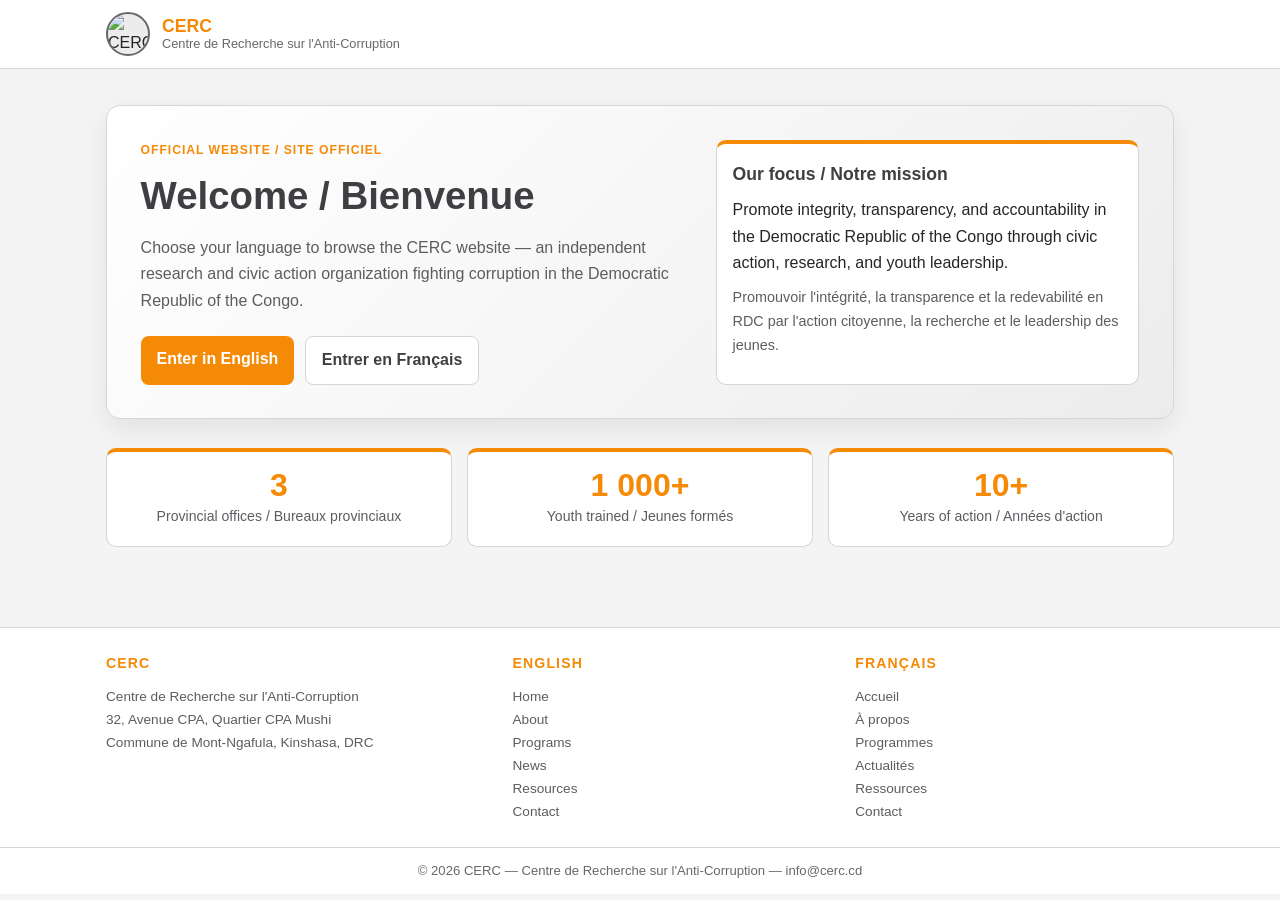
==== commit 71b00bd7: "Full bilingual CERC website with real content, news, resources, and enriched pages Agent-Logs-Url: h" ====
--- a/index.html
+++ b/index.html
@@ -3,7 +3,7 @@
 <head>
   <meta charset="UTF-8">
   <meta name="viewport" content="width=device-width, initial-scale=1.0">
-  <meta name="description" content="CERC official website in English and French.">
+  <meta name="description" content="CERC — Centre de Recherche sur l'Anti-Corruption. Official website in English and French.">
   <title>CERC | English & Français</title>
   <link rel="stylesheet" href="assets/styles.css">
 </head>
@@ -23,9 +23,9 @@
   <main class="page">
     <section class="hero">
       <div>
-        <p class="kicker">Official Website</p>
+        <p class="kicker">Official Website / Site officiel</p>
         <h1>Welcome / Bienvenue</h1>
-        <p class="lead">Choose your language to browse the new CERC multipage website.</p>
+        <p class="lead">Choose your language to browse the CERC website — an independent research and civic action organization fighting corruption in the Democratic Republic of the Congo.</p>
         <div class="actions">
           <a class="btn primary" href="en/index.html">Enter in English</a>
           <a class="btn ghost" href="fr/index.html">Entrer en Français</a>
@@ -34,12 +34,47 @@
       <aside class="hero-card">
         <h2>Our focus / Notre mission</h2>
         <p>Promote integrity, transparency, and accountability in the Democratic Republic of the Congo through civic action, research, and youth leadership.</p>
+        <p style="margin-top:0.6rem;font-size:0.9rem;color:var(--muted)">Promouvoir l'intégrité, la transparence et la redevabilité en RDC par l'action citoyenne, la recherche et le leadership des jeunes.</p>
       </aside>
     </section>
+
+    <div class="stat-bar">
+      <div class="stat"><strong>3</strong><span>Provincial offices / Bureaux provinciaux</span></div>
+      <div class="stat"><strong>1 000+</strong><span>Youth trained / Jeunes formés</span></div>
+      <div class="stat"><strong>10+</strong><span>Years of action / Années d'action</span></div>
+    </div>
   </main>
 
   <footer class="site-footer">
-    <div class="inner">© 2026 CERC — DRC</div>
+    <div class="footer-inner">
+      <div class="footer-col">
+        <h4>CERC</h4>
+        <p>Centre de Recherche sur l'Anti-Corruption<br>32, Avenue CPA, Quartier CPA Mushi<br>Commune de Mont-Ngafula, Kinshasa, DRC</p>
+      </div>
+      <div class="footer-col">
+        <h4>English</h4>
+        <p>
+          <a href="en/index.html">Home</a><br>
+          <a href="en/about.html">About</a><br>
+          <a href="en/programs.html">Programs</a><br>
+          <a href="en/news.html">News</a><br>
+          <a href="en/resources.html">Resources</a><br>
+          <a href="en/contact.html">Contact</a>
+        </p>
+      </div>
+      <div class="footer-col">
+        <h4>Français</h4>
+        <p>
+          <a href="fr/index.html">Accueil</a><br>
+          <a href="fr/a-propos.html">À propos</a><br>
+          <a href="fr/programmes.html">Programmes</a><br>
+          <a href="fr/actualites.html">Actualités</a><br>
+          <a href="fr/ressources.html">Ressources</a><br>
+          <a href="fr/contact.html">Contact</a>
+        </p>
+      </div>
+    </div>
+    <div class="footer-bottom">© 2026 CERC — Centre de Recherche sur l'Anti-Corruption — <a href="mailto:info@cerc.cd">info@cerc.cd</a></div>
   </footer>
 </body>
 </html>
--- a/assets/styles.css
+++ b/assets/styles.css
@@ -279,6 +279,215 @@
   }
 }
 
+/* ── stat bar ── */
+.stat-bar {
+  display: grid;
+  grid-template-columns: repeat(3, 1fr);
+  gap: 0.95rem;
+  margin-top: 1.8rem;
+}
+
+.stat {
+  background: var(--white);
+  border: 1px solid var(--border);
+  border-top: 4px solid var(--brand-orange);
+  border-radius: var(--radius);
+  padding: 1rem 1.2rem;
+  text-align: center;
+}
+
+.stat strong {
+  display: block;
+  font-size: 2rem;
+  color: var(--brand-orange);
+  line-height: 1.1;
+}
+
+.stat span {
+  font-size: 0.88rem;
+  color: var(--muted);
+}
+
+/* ── news / article list ── */
+.news-list {
+  display: grid;
+  gap: 1rem;
+  margin-top: 0.5rem;
+}
+
+.news-item {
+  background: var(--white);
+  border: 1px solid var(--border);
+  border-radius: var(--radius);
+  padding: 1.1rem 1.25rem;
+  display: grid;
+  grid-template-columns: 1fr auto;
+  gap: 0.5rem 1rem;
+  align-items: start;
+}
+
+.news-item h3 {
+  color: var(--brand-gray-dark);
+  font-size: 1rem;
+  margin-bottom: 0.3rem;
+  grid-column: 1;
+}
+
+.news-item p {
+  color: var(--muted);
+  font-size: 0.92rem;
+  grid-column: 1;
+}
+
+.news-date {
+  color: var(--brand-orange);
+  font-size: 0.8rem;
+  font-weight: 700;
+  white-space: nowrap;
+  grid-column: 2;
+  grid-row: 1;
+}
+
+/* ── team grid ── */
+.team-grid {
+  display: grid;
+  grid-template-columns: repeat(2, minmax(0, 1fr));
+  gap: 0.95rem;
+  margin-top: 0.5rem;
+}
+
+.team-card {
+  background: var(--white);
+  border: 1px solid var(--border);
+  border-radius: var(--radius);
+  padding: 1rem;
+}
+
+.team-card h3 {
+  color: var(--brand-gray-dark);
+  font-size: 1.02rem;
+  margin-bottom: 0.15rem;
+}
+
+.team-card .role {
+  color: var(--brand-orange);
+  font-size: 0.85rem;
+  font-weight: 600;
+  margin-bottom: 0.4rem;
+  display: block;
+}
+
+.team-card p {
+  color: var(--muted);
+  font-size: 0.88rem;
+}
+
+/* ── resource list ── */
+.resource-list {
+  list-style: none;
+  display: grid;
+  gap: 0.75rem;
+}
+
+.resource-list li {
+  background: var(--white);
+  border: 1px solid var(--border);
+  border-left: 4px solid var(--brand-orange);
+  border-radius: var(--radius);
+  padding: 0.9rem 1rem;
+}
+
+.resource-list li strong {
+  display: block;
+  color: var(--brand-gray-dark);
+  margin-bottom: 0.25rem;
+}
+
+.resource-list li span {
+  font-size: 0.88rem;
+  color: var(--muted);
+}
+
+/* ── partner logos row ── */
+.partners {
+  display: flex;
+  flex-wrap: wrap;
+  gap: 0.65rem;
+  margin-top: 0.5rem;
+}
+
+.partner-tag {
+  background: var(--white);
+  border: 1px solid var(--border);
+  border-radius: 6px;
+  padding: 0.45rem 0.85rem;
+  font-size: 0.88rem;
+  color: var(--brand-gray-dark);
+}
+
+/* ── page banner (inner page hero variant) ── */
+.page-banner {
+  background: linear-gradient(135deg, #fff 0%, #f7f7f7 45%, #ececec 100%);
+  border: 1px solid var(--border);
+  border-radius: 14px;
+  box-shadow: var(--shadow);
+  padding: 2.1rem;
+  margin-bottom: 1.8rem;
+}
+
+.page-banner .kicker { margin-bottom: 0.5rem; }
+
+.page-banner h1 { margin-bottom: 0.6rem; }
+
+.page-banner .lead { margin-bottom: 0; }
+
+/* ── footer extended ── */
+.site-footer .footer-inner {
+  max-width: 1100px;
+  margin: 0 auto;
+  padding: 1.5rem 1rem;
+  display: grid;
+  grid-template-columns: 1.2fr 1fr 1fr;
+  gap: 1.5rem;
+}
+
+.site-footer .footer-col h4 {
+  color: var(--brand-orange);
+  font-size: 0.88rem;
+  text-transform: uppercase;
+  letter-spacing: 0.08em;
+  margin-bottom: 0.6rem;
+}
+
+.site-footer .footer-col p,
+.site-footer .footer-col a {
+  color: var(--muted);
+  font-size: 0.85rem;
+  line-height: 1.7;
+}
+
+.site-footer .footer-col a:hover {
+  color: var(--brand-orange);
+}
+
+.site-footer .footer-bottom {
+  border-top: 1px solid var(--border);
+  text-align: center;
+  padding: 0.75rem 1rem;
+  color: var(--brand-gray);
+  font-size: 0.82rem;
+}
+
+@media (max-width: 900px) {
+  .site-footer .footer-inner {
+    grid-template-columns: 1fr 1fr;
+  }
+
+  .stat-bar {
+    grid-template-columns: repeat(3, 1fr);
+  }
+}
+
 @media (max-width: 700px) {
   .menu-toggle {
     display: inline-block;
@@ -306,4 +515,25 @@
   .grid {
     grid-template-columns: 1fr;
   }
-}
+
+  .stat-bar {
+    grid-template-columns: 1fr;
+  }
+
+  .team-grid {
+    grid-template-columns: 1fr;
+  }
+
+  .news-item {
+    grid-template-columns: 1fr;
+  }
+
+  .news-date {
+    grid-column: 1;
+    grid-row: auto;
+  }
+
+  .site-footer .footer-inner {
+    grid-template-columns: 1fr;
+  }
+}
